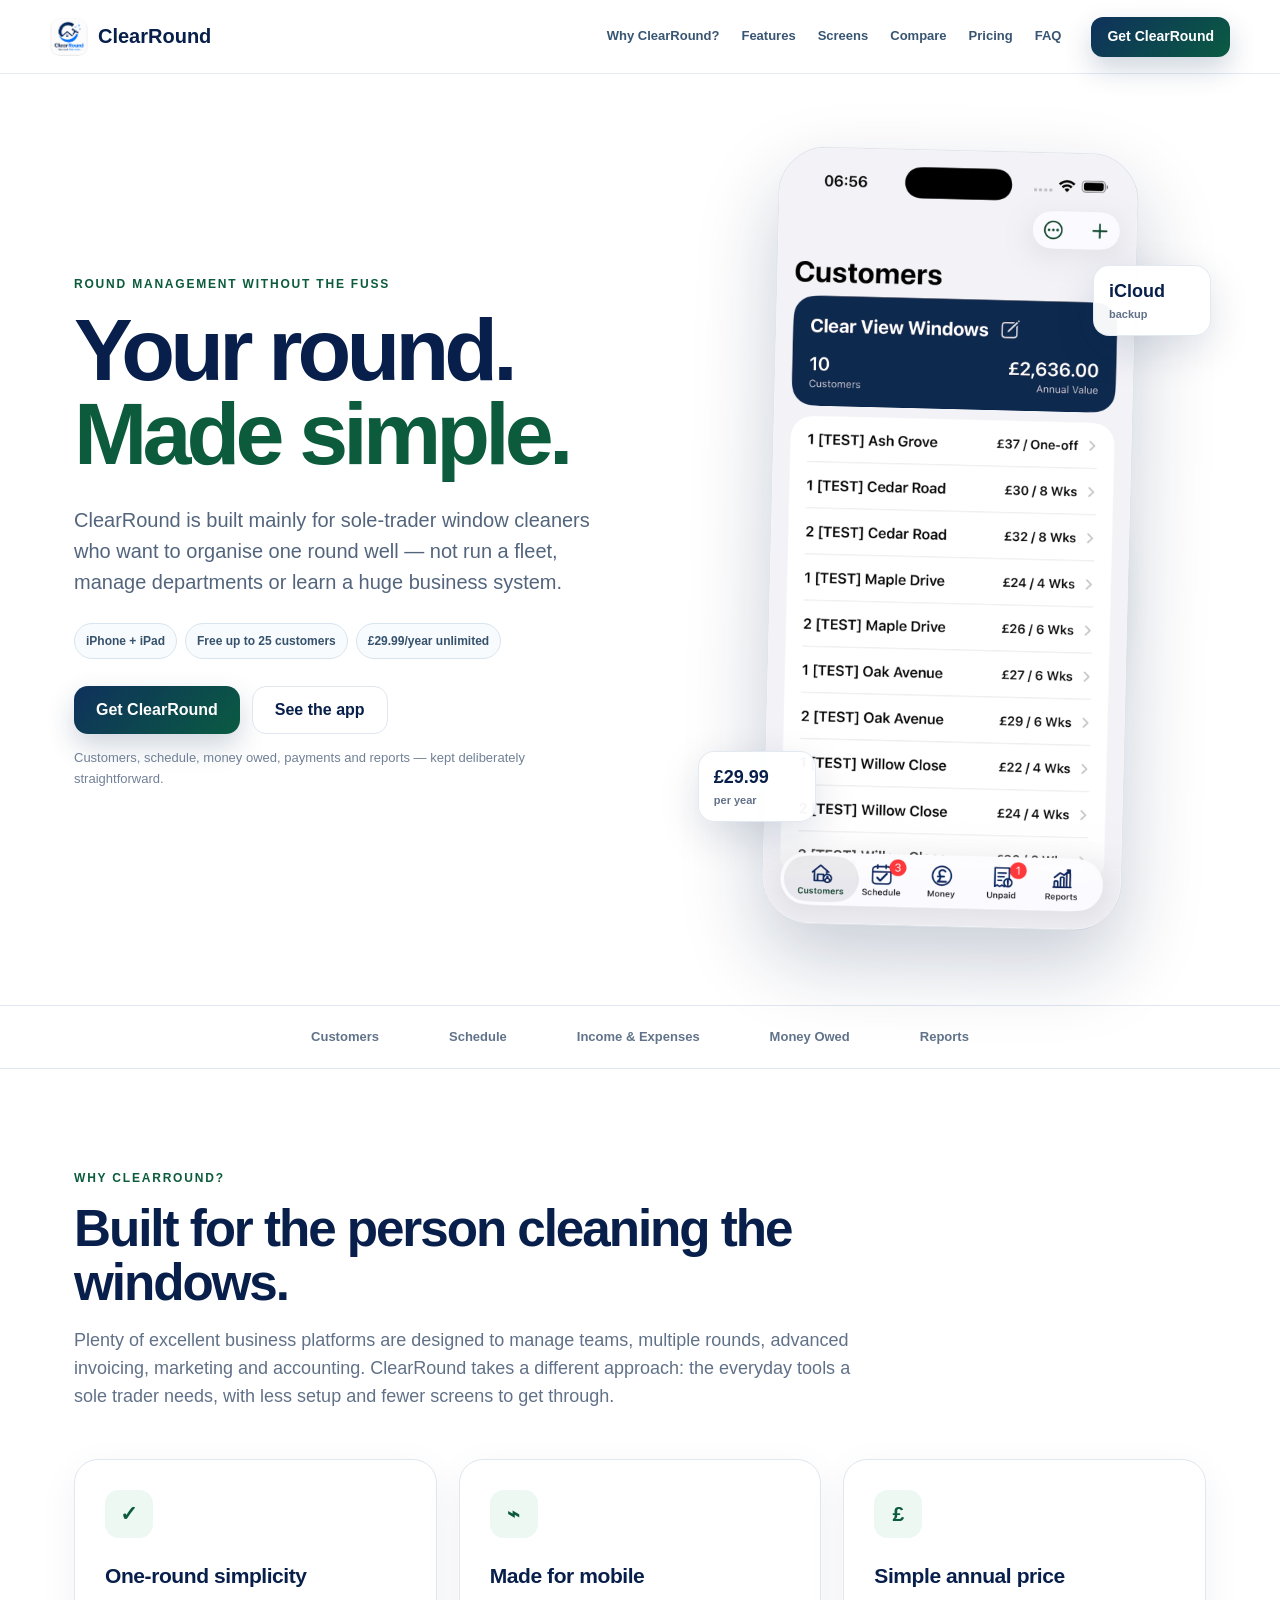
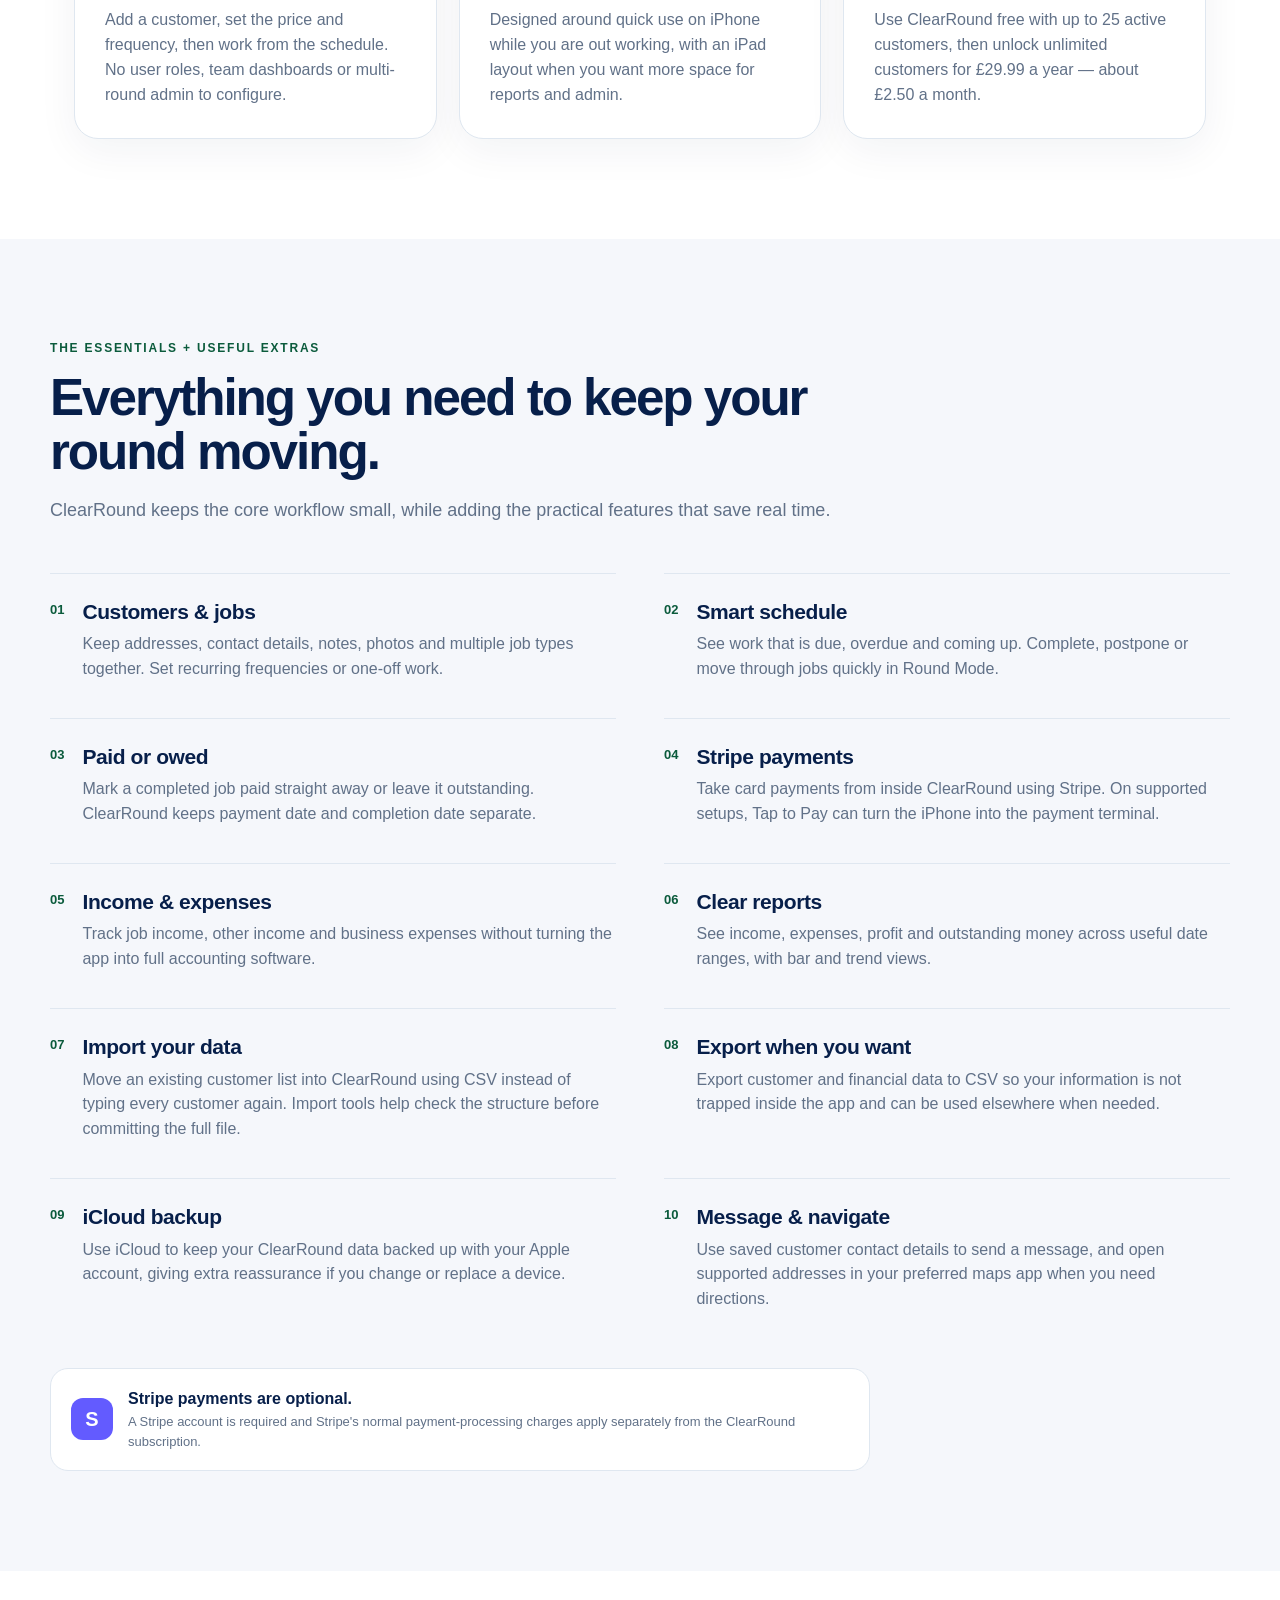
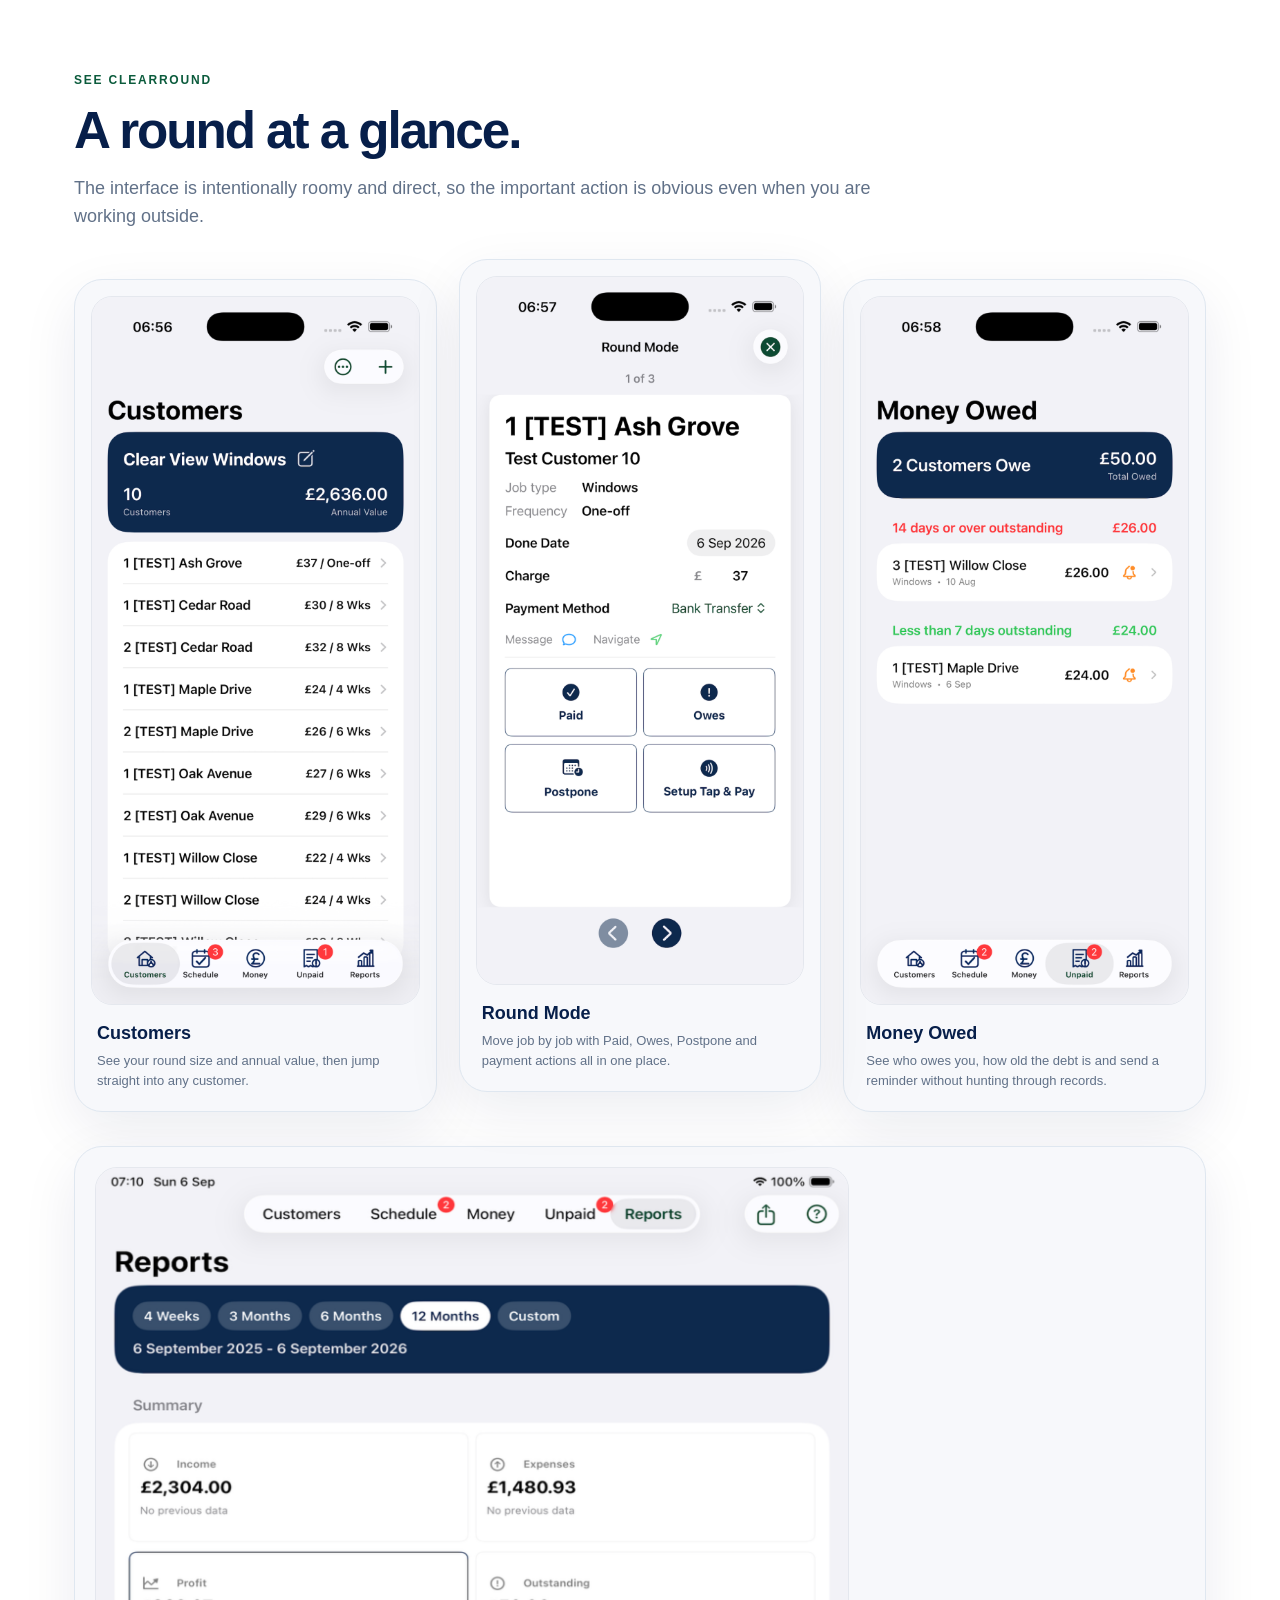
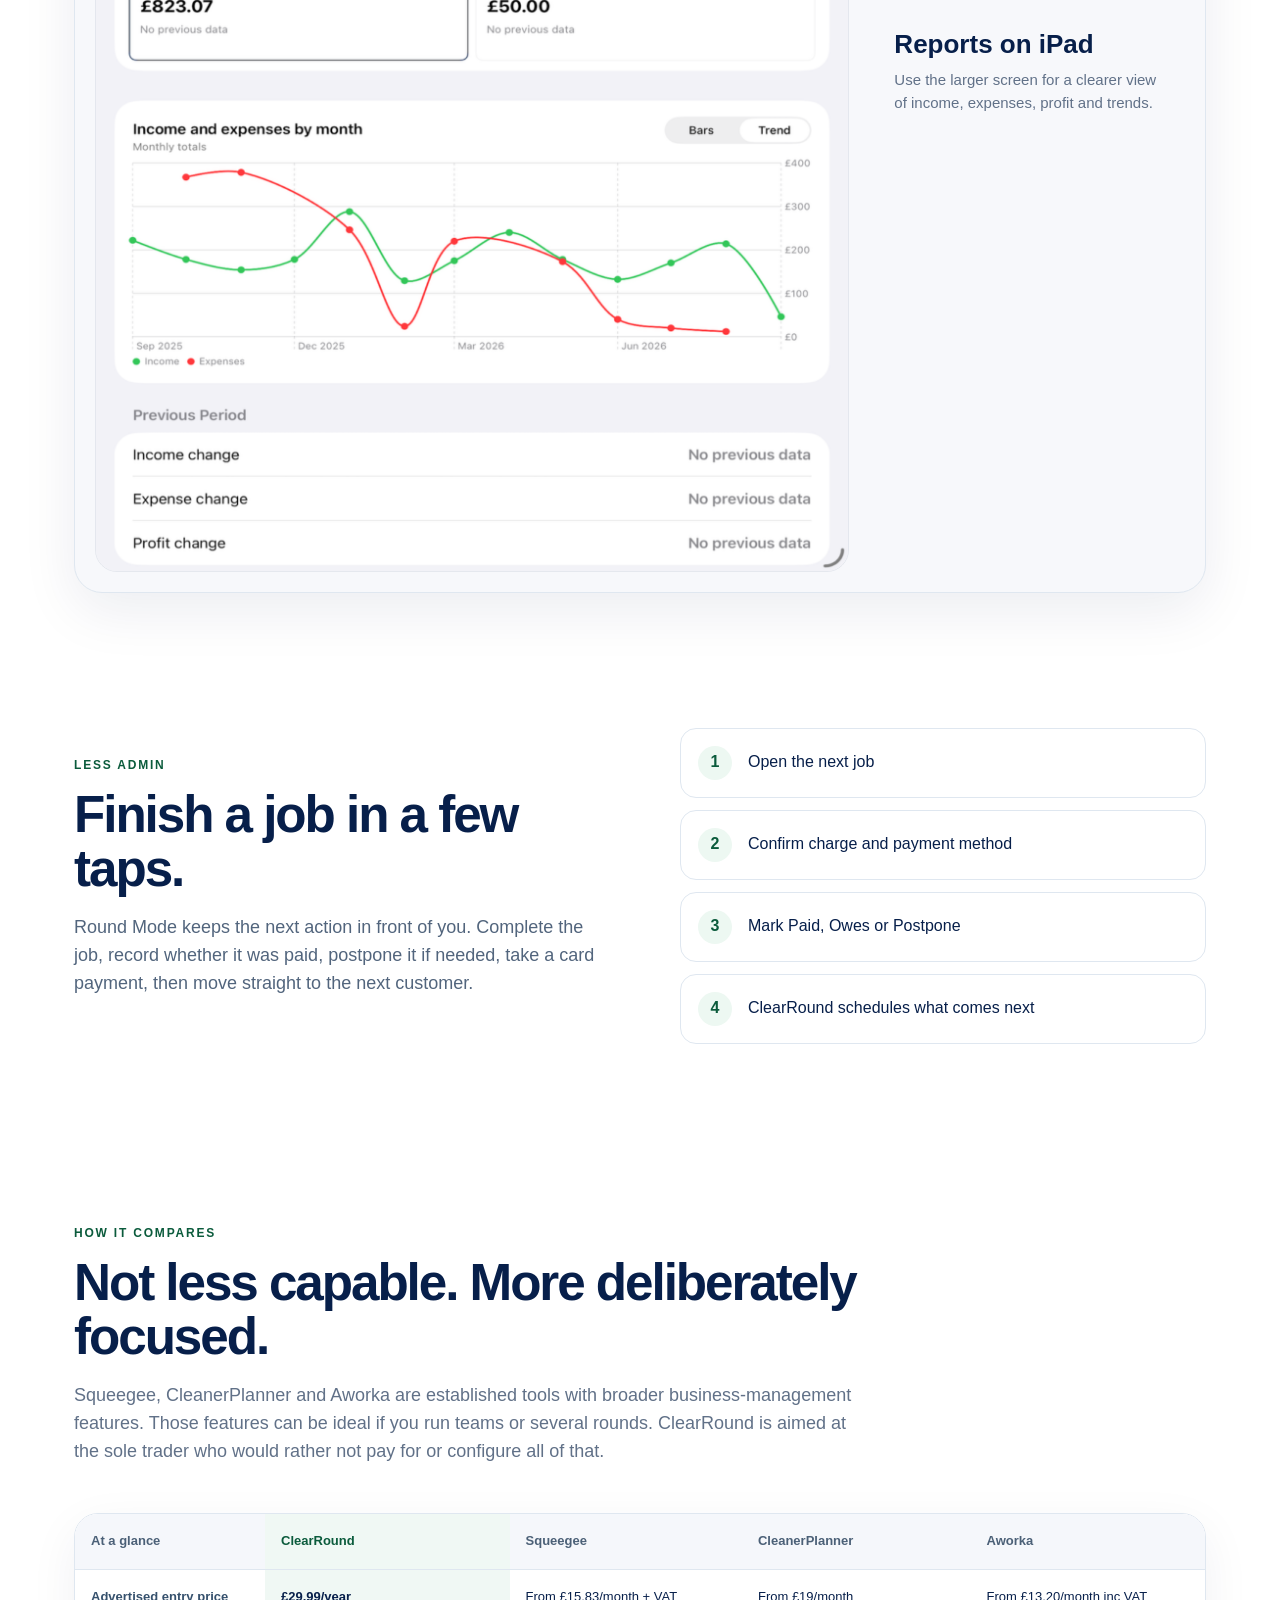
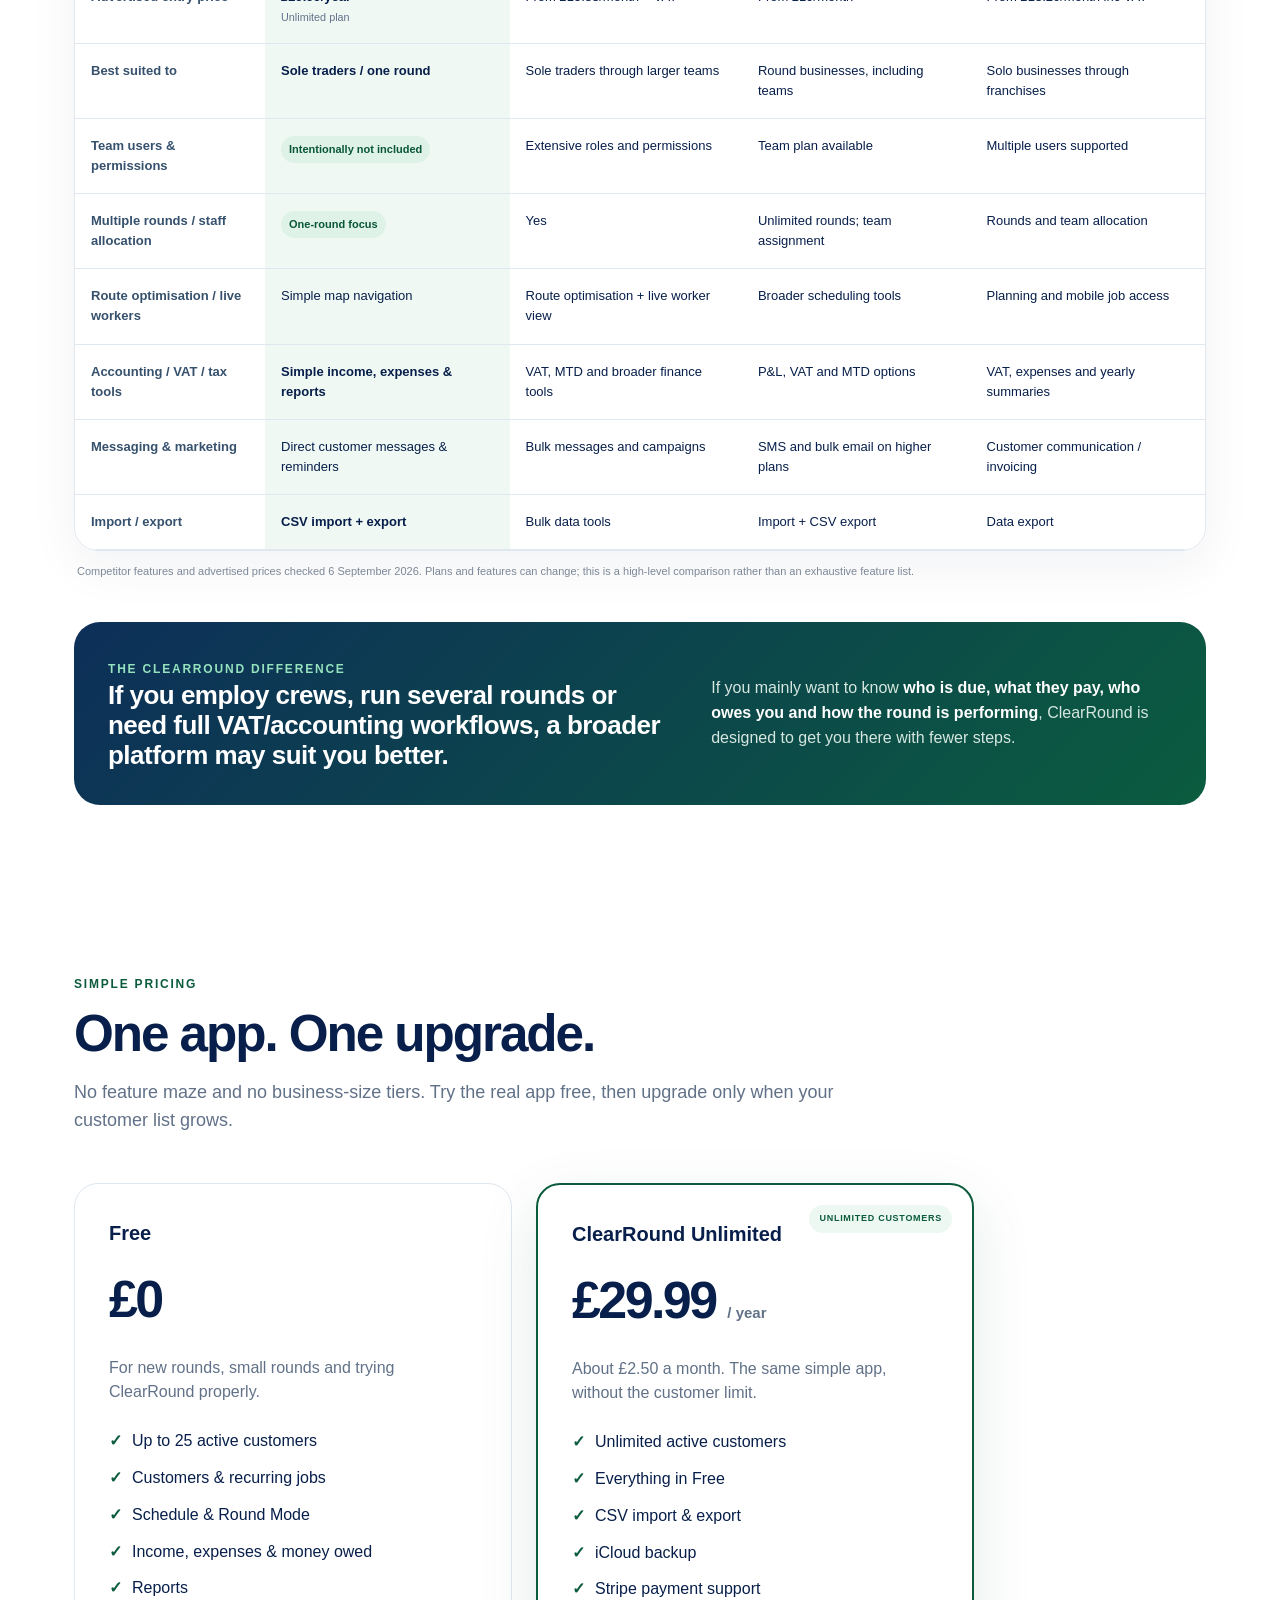
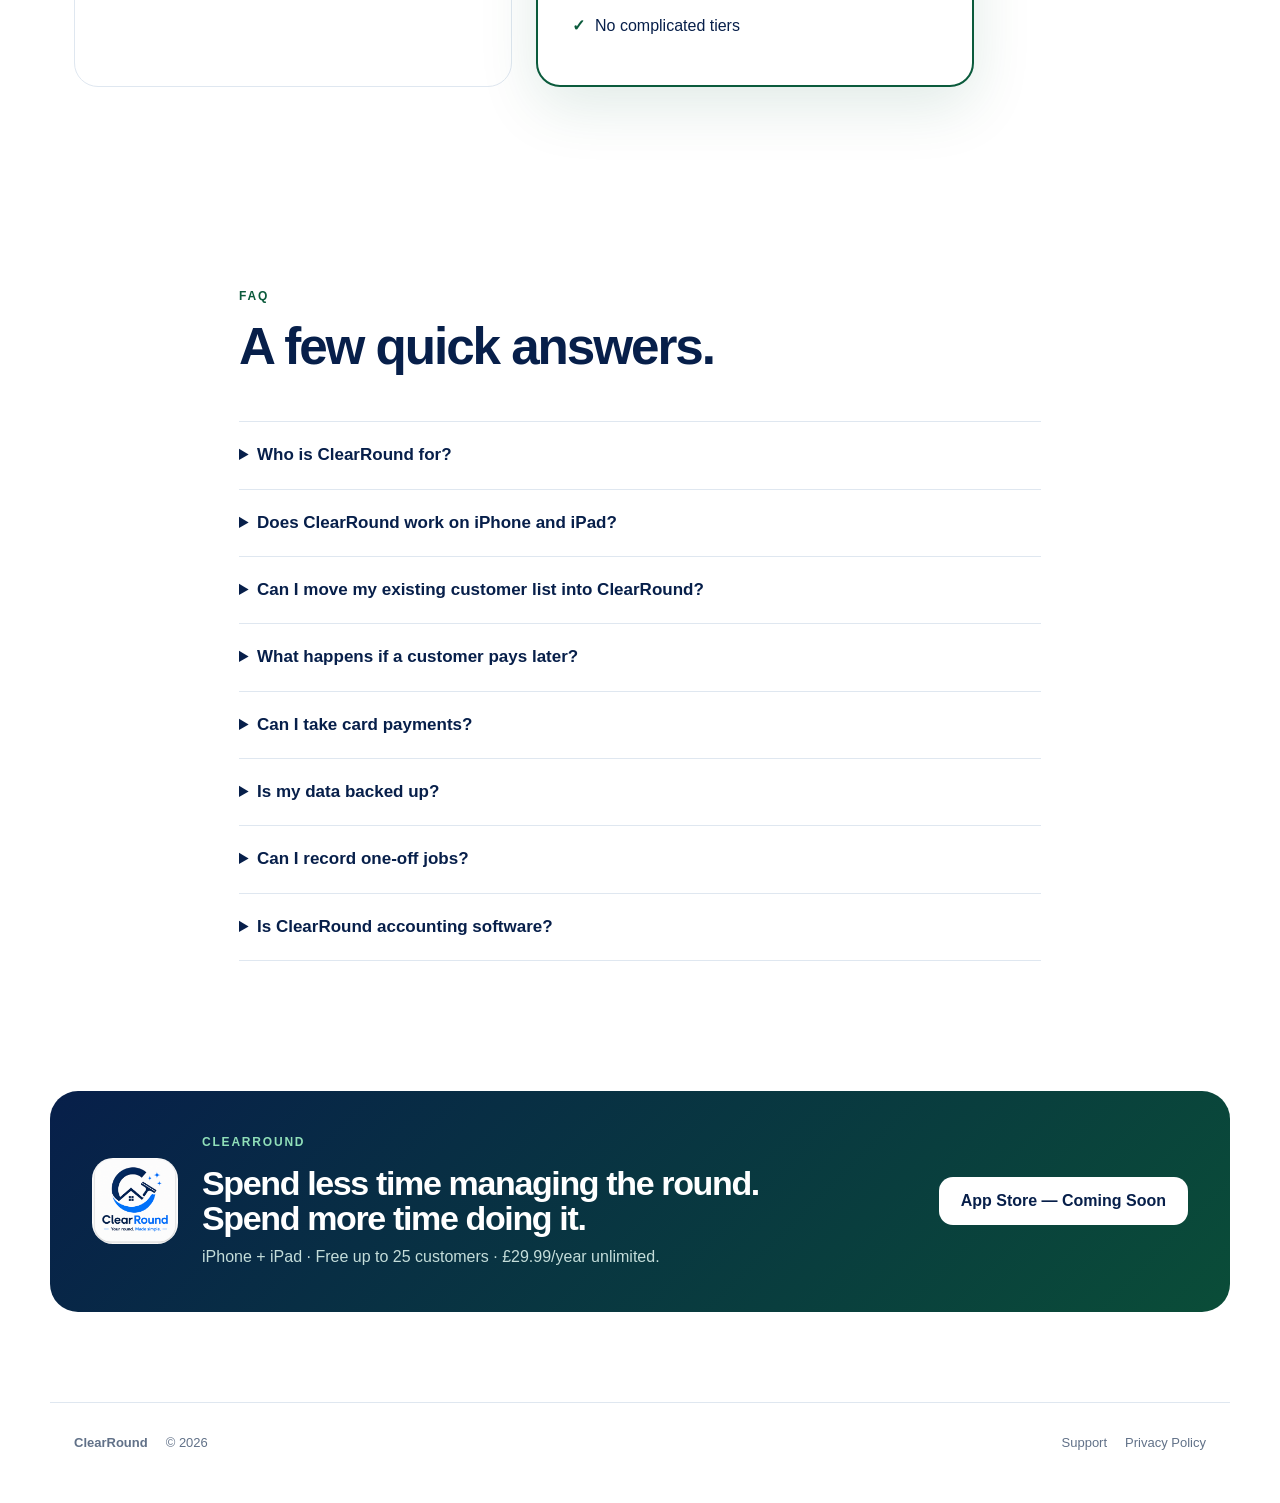
==== index.html @ 06ed22b6 "Add files via upload" ====
<!doctype html>
<html lang="en">
<head>
  <meta charset="utf-8" />
  <meta name="viewport" content="width=device-width, initial-scale=1" />
  <meta name="description" content="ClearRound is the simple iPhone and iPad round-management app for sole-trader window cleaners — customers, schedules, money owed, reports, CSV import/export, iCloud backup and Stripe payments without the business-software clutter." />
  <meta name="theme-color" content="#0f315c" />
  <title>ClearRound — Your round. Made simple.</title>
  <link rel="stylesheet" href="styles.css" />
</head>
<body>
  <header class="nav">
    <a class="brand" href="#top" aria-label="ClearRound home">
      <img src="clearround-logo.png" alt="ClearRound logo" />
      <span>ClearRound</span>
    </a>
    <nav aria-label="Main navigation">
      <a href="#why">Why ClearRound?</a>
      <a href="#features">Features</a>
      <a href="#screens">Screens</a>
      <a href="#compare">Compare</a>
      <a href="#pricing">Pricing</a>
      <a href="#faq">FAQ</a>
    </nav>
    <a class="button small" href="#download">Get ClearRound</a>
  </header>

  <main id="top">
    <section class="hero">
      <div class="hero-copy">
        <div class="eyebrow">ROUND MANAGEMENT WITHOUT THE FUSS</div>
        <h1>Your round.<br><span>Made simple.</span></h1>
        <p class="lead">
          ClearRound is built mainly for sole-trader window cleaners who want to organise one round well — not run a fleet, manage departments or learn a huge business system.
        </p>
        <div class="hero-badges" aria-label="Platform and pricing highlights">
          <span>iPhone + iPad</span>
          <span>Free up to 25 customers</span>
          <span>£29.99/year unlimited</span>
        </div>
        <div class="hero-actions">
          <a class="button" href="#download">Get ClearRound</a>
          <a class="button ghost" href="#screens">See the app</a>
        </div>
        <p class="micro">Customers, schedule, money owed, payments and reports — kept deliberately straightforward.</p>
      </div>

      <div class="hero-visual" aria-label="ClearRound Customers screen on iPhone">
        <div class="device-shadow"></div>
        <img class="hero-shot" src="assets/customers.png" alt="ClearRound Customers screen showing round value, customer addresses and job frequencies" />
        <div class="floating-card float-one"><strong>£29.99</strong><span>per year</span></div>
        <div class="floating-card float-two"><strong>iCloud</strong><span>backup</span></div>
      </div>
    </section>

    <section class="trust" aria-label="Core ClearRound areas">
      <span>Customers</span><span>Schedule</span><span>Income & Expenses</span><span>Money Owed</span><span>Reports</span>
    </section>

    <section class="section" id="why">
      <div class="section-heading">
        <div class="eyebrow">WHY CLEARROUND?</div>
        <h2>Built for the person cleaning the windows.</h2>
        <p>
          Plenty of excellent business platforms are designed to manage teams, multiple rounds, advanced invoicing, marketing and accounting. ClearRound takes a different approach: the everyday tools a sole trader needs, with less setup and fewer screens to get through.
        </p>
      </div>

      <div class="cards three">
        <article class="card">
          <div class="icon">✓</div>
          <h3>One-round simplicity</h3>
          <p>Add a customer, set the price and frequency, then work from the schedule. No user roles, team dashboards or multi-round admin to configure.</p>
        </article>
        <article class="card">
          <div class="icon">⌁</div>
          <h3>Made for mobile</h3>
          <p>Designed around quick use on iPhone while you are out working, with an iPad layout when you want more space for reports and admin.</p>
        </article>
        <article class="card">
          <div class="icon">£</div>
          <h3>Simple annual price</h3>
          <p>Use ClearRound free with up to 25 active customers, then unlock unlimited customers for £29.99 a year — about £2.50 a month.</p>
        </article>
      </div>
    </section>

    <section class="section shaded" id="features">
      <div class="section-heading">
        <div class="eyebrow">THE ESSENTIALS + USEFUL EXTRAS</div>
        <h2>Everything you need to keep your round moving.</h2>
        <p>ClearRound keeps the core workflow small, while adding the practical features that save real time.</p>
      </div>

      <div class="features-grid">
        <article><span>01</span><div><h3>Customers & jobs</h3><p>Keep addresses, contact details, notes, photos and multiple job types together. Set recurring frequencies or one-off work.</p></div></article>
        <article><span>02</span><div><h3>Smart schedule</h3><p>See work that is due, overdue and coming up. Complete, postpone or move through jobs quickly in Round Mode.</p></div></article>
        <article><span>03</span><div><h3>Paid or owed</h3><p>Mark a completed job paid straight away or leave it outstanding. ClearRound keeps payment date and completion date separate.</p></div></article>
        <article><span>04</span><div><h3>Stripe payments</h3><p>Take card payments from inside ClearRound using Stripe. On supported setups, Tap to Pay can turn the iPhone into the payment terminal.</p></div></article>
        <article><span>05</span><div><h3>Income & expenses</h3><p>Track job income, other income and business expenses without turning the app into full accounting software.</p></div></article>
        <article><span>06</span><div><h3>Clear reports</h3><p>See income, expenses, profit and outstanding money across useful date ranges, with bar and trend views.</p></div></article>
        <article><span>07</span><div><h3>Import your data</h3><p>Move an existing customer list into ClearRound using CSV instead of typing every customer again. Import tools help check the structure before committing the full file.</p></div></article>
        <article><span>08</span><div><h3>Export when you want</h3><p>Export customer and financial data to CSV so your information is not trapped inside the app and can be used elsewhere when needed.</p></div></article>
        <article><span>09</span><div><h3>iCloud backup</h3><p>Use iCloud to keep your ClearRound data backed up with your Apple account, giving extra reassurance if you change or replace a device.</p></div></article>
        <article><span>10</span><div><h3>Message & navigate</h3><p>Use saved customer contact details to send a message, and open supported addresses in your preferred maps app when you need directions.</p></div></article>
      </div>

      <div class="stripe-note">
        <div class="stripe-mark">S</div>
        <div><strong>Stripe payments are optional.</strong><span>A Stripe account is required and Stripe's normal payment-processing charges apply separately from the ClearRound subscription.</span></div>
      </div>
    </section>

    <section class="section screens" id="screens">
      <div class="section-heading">
        <div class="eyebrow">SEE CLEARROUND</div>
        <h2>A round at a glance.</h2>
        <p>The interface is intentionally roomy and direct, so the important action is obvious even when you are working outside.</p>
      </div>

      <div class="screen-grid">
        <figure class="screen-card tall">
          <img src="assets/customers.png" alt="ClearRound customer list on iPhone" loading="lazy" />
          <figcaption><strong>Customers</strong><span>See your round size and annual value, then jump straight into any customer.</span></figcaption>
        </figure>
        <figure class="screen-card tall featured-shot">
          <img src="assets/round-mode.png" alt="ClearRound Round Mode on iPhone" loading="lazy" />
          <figcaption><strong>Round Mode</strong><span>Move job by job with Paid, Owes, Postpone and payment actions all in one place.</span></figcaption>
        </figure>
        <figure class="screen-card tall">
          <img src="assets/unpaid.png" alt="ClearRound Money Owed screen on iPhone" loading="lazy" />
          <figcaption><strong>Money Owed</strong><span>See who owes you, how old the debt is and send a reminder without hunting through records.</span></figcaption>
        </figure>
        <figure class="screen-card wide">
          <img src="assets/reports-ipad.png" alt="ClearRound Reports screen on iPad showing income, expenses, profit and trend chart" loading="lazy" />
          <figcaption><strong>Reports on iPad</strong><span>Use the larger screen for a clearer view of income, expenses, profit and trends.</span></figcaption>
        </figure>
      </div>
    </section>

    <section class="section split less-admin">
      <div>
        <div class="eyebrow">LESS ADMIN</div>
        <h2>Finish a job in a few taps.</h2>
        <p class="lead smaller">
          Round Mode keeps the next action in front of you. Complete the job, record whether it was paid, postpone it if needed, take a card payment, then move straight to the next customer.
        </p>
      </div>
      <div class="flow">
        <div><b>1</b><span>Open the next job</span></div>
        <div><b>2</b><span>Confirm charge and payment method</span></div>
        <div><b>3</b><span>Mark Paid, Owes or Postpone</span></div>
        <div><b>4</b><span>ClearRound schedules what comes next</span></div>
      </div>
    </section>

    <section class="section compare" id="compare">
      <div class="section-heading">
        <div class="eyebrow">HOW IT COMPARES</div>
        <h2>Not less capable. More deliberately focused.</h2>
        <p>
          Squeegee, CleanerPlanner and Aworka are established tools with broader business-management features. Those features can be ideal if you run teams or several rounds. ClearRound is aimed at the sole trader who would rather not pay for or configure all of that.
        </p>
      </div>

      <div class="comparison-wrap" role="region" aria-label="ClearRound competitor comparison" tabindex="0">
        <table class="comparison-table">
          <thead>
            <tr>
              <th>At a glance</th>
              <th class="clearround-col">ClearRound</th>
              <th>Squeegee</th>
              <th>CleanerPlanner</th>
              <th>Aworka</th>
            </tr>
          </thead>
          <tbody>
            <tr>
              <th>Advertised entry price</th>
              <td class="clearround-col"><strong>£29.99/year</strong><small>Unlimited plan</small></td>
              <td>From £15.83/month + VAT</td>
              <td>From £19/month</td>
              <td>From £13.20/month inc VAT</td>
            </tr>
            <tr>
              <th>Best suited to</th>
              <td class="clearround-col"><strong>Sole traders / one round</strong></td>
              <td>Sole traders through larger teams</td>
              <td>Round businesses, including teams</td>
              <td>Solo businesses through franchises</td>
            </tr>
            <tr>
              <th>Team users & permissions</th>
              <td class="clearround-col"><span class="simple-badge">Intentionally not included</span></td>
              <td>Extensive roles and permissions</td>
              <td>Team plan available</td>
              <td>Multiple users supported</td>
            </tr>
            <tr>
              <th>Multiple rounds / staff allocation</th>
              <td class="clearround-col"><span class="simple-badge">One-round focus</span></td>
              <td>Yes</td>
              <td>Unlimited rounds; team assignment</td>
              <td>Rounds and team allocation</td>
            </tr>
            <tr>
              <th>Route optimisation / live workers</th>
              <td class="clearround-col">Simple map navigation</td>
              <td>Route optimisation + live worker view</td>
              <td>Broader scheduling tools</td>
              <td>Planning and mobile job access</td>
            </tr>
            <tr>
              <th>Accounting / VAT / tax tools</th>
              <td class="clearround-col"><strong>Simple income, expenses & reports</strong></td>
              <td>VAT, MTD and broader finance tools</td>
              <td>P&amp;L, VAT and MTD options</td>
              <td>VAT, expenses and yearly summaries</td>
            </tr>
            <tr>
              <th>Messaging & marketing</th>
              <td class="clearround-col">Direct customer messages & reminders</td>
              <td>Bulk messages and campaigns</td>
              <td>SMS and bulk email on higher plans</td>
              <td>Customer communication / invoicing</td>
            </tr>
            <tr>
              <th>Import / export</th>
              <td class="clearround-col"><strong>CSV import + export</strong></td>
              <td>Bulk data tools</td>
              <td>Import + CSV export</td>
              <td>Data export</td>
            </tr>
          </tbody>
        </table>
      </div>
      <p class="comparison-note">Competitor features and advertised prices checked 6 September 2026. Plans and features can change; this is a high-level comparison rather than an exhaustive feature list.</p>

      <div class="focus-banner">
        <div><span class="eyebrow">THE CLEARROUND DIFFERENCE</span><h3>If you employ crews, run several rounds or need full VAT/accounting workflows, a broader platform may suit you better.</h3></div>
        <p>If you mainly want to know <strong>who is due, what they pay, who owes you and how the round is performing</strong>, ClearRound is designed to get you there with fewer steps.</p>
      </div>
    </section>

    <section class="section pricing" id="pricing">
      <div class="section-heading">
        <div class="eyebrow">SIMPLE PRICING</div>
        <h2>One app. One upgrade.</h2>
        <p>No feature maze and no business-size tiers. Try the real app free, then upgrade only when your customer list grows.</p>
      </div>
      <div class="pricing-grid">
        <article class="price-card">
          <p class="plan">Free</p>
          <div class="price">£0</div>
          <p>For new rounds, small rounds and trying ClearRound properly.</p>
          <ul>
            <li>Up to 25 active customers</li>
            <li>Customers & recurring jobs</li>
            <li>Schedule & Round Mode</li>
            <li>Income, expenses & money owed</li>
            <li>Reports</li>
          </ul>
        </article>
        <article class="price-card featured">
          <div class="pill">UNLIMITED CUSTOMERS</div>
          <p class="plan">ClearRound Unlimited</p>
          <div class="price">£29.99 <small>/ year</small></div>
          <p>About £2.50 a month. The same simple app, without the customer limit.</p>
          <ul>
            <li>Unlimited active customers</li>
            <li>Everything in Free</li>
            <li>CSV import & export</li>
            <li>iCloud backup</li>
            <li>Stripe payment support</li>
            <li>No complicated tiers</li>
          </ul>
        </article>
      </div>
    </section>

    <section class="section faq" id="faq">
      <div class="section-heading">
        <div class="eyebrow">FAQ</div>
        <h2>A few quick answers.</h2>
      </div>
      <details>
        <summary>Who is ClearRound for?</summary>
        <p>ClearRound is built mainly for independent window cleaners and sole traders running their own round. It is deliberately not trying to be staff-management software for businesses operating several rounds.</p>
      </details>
      <details>
        <summary>Does ClearRound work on iPhone and iPad?</summary>
        <p>Yes. ClearRound works on iPhone and iPad. The iPhone experience is designed for day-to-day use on the round, while iPad gives more room for areas such as reports.</p>
      </details>
      <details>
        <summary>Can I move my existing customer list into ClearRound?</summary>
        <p>Yes. ClearRound supports CSV import so you can bring customer data across instead of entering every customer manually. You can also export data back out to CSV when required.</p>
      </details>
      <details>
        <summary>What happens if a customer pays later?</summary>
        <p>Mark the job as Owes. It remains in the Money Owed list until you record payment, with the payment date kept separate from the job completion date.</p>
      </details>
      <details>
        <summary>Can I take card payments?</summary>
        <p>Yes. ClearRound can use Stripe to take card payments inside the app. You need a Stripe account, and Stripe's own transaction charges apply separately.</p>
      </details>
      <details>
        <summary>Is my data backed up?</summary>
        <p>ClearRound supports iCloud backup using your Apple account. CSV export also gives you a portable copy of key data when you want one.</p>
      </details>
      <details>
        <summary>Can I record one-off jobs?</summary>
        <p>Yes. A job can be recurring or one-off, so occasional gutter, fascia, conservatory or other work can sit alongside regular window-cleaning jobs.</p>
      </details>
      <details>
        <summary>Is ClearRound accounting software?</summary>
        <p>No. It tracks the figures a sole trader commonly wants to see — income, expenses, profit and money owed — and lets you export data. It is intentionally simpler than full bookkeeping, VAT or MTD software.</p>
      </details>
    </section>

    <section class="cta" id="download">
      <img src="clearround-logo.png" alt="" />
      <div>
        <div class="eyebrow">CLEARROUND</div>
        <h2>Spend less time managing the round.<br>Spend more time doing it.</h2>
        <p>iPhone + iPad · Free up to 25 customers · £29.99/year unlimited.</p>
      </div>
      <a class="button inverse" href="#" onclick="return false;">App Store — Coming Soon</a>
    </section>
  </main>

  <footer>
    <div><strong>ClearRound</strong> <span>© <span id="year"></span></span></div>
    <div>
      <a href="mailto:mail@clearroundapp.com">Support</a>
      <a href="privacy.html">Privacy Policy</a>
    </div>
  </footer>

  <script>
    document.getElementById('year').textContent = new Date().getFullYear();
  </script>
</body>
</html>
---- styles.css ----
:root {
  --ink: #0d2d57;
  --ink-deep: #071f4a;
  --green: #0b5b3c;
  --blue: #1678e8;
  --sky: #eef7ff;
  --muted: #617188;
  --line: #dfe7f0;
  --bg: #f5f7fb;
  --white: #ffffff;
  --soft-green: #edf8f2;
  --shadow: 0 24px 70px rgba(7,31,74,.12);
}
* { box-sizing: border-box; }
html { scroll-behavior: smooth; }
body {
  margin: 0;
  font-family: -apple-system, BlinkMacSystemFont, "Segoe UI", Inter, Helvetica, Arial, sans-serif;
  color: var(--ink-deep);
  background: white;
  line-height: 1.55;
  -webkit-font-smoothing: antialiased;
}
a { color: inherit; text-decoration: none; }
img { display: block; max-width: 100%; }
.nav {
  position: sticky; top: 0; z-index: 30;
  min-height: 74px; display: flex; align-items: center; gap: 30px;
  padding: 10px max(24px, calc((100vw - 1180px)/2));
  background: rgba(255,255,255,.90); backdrop-filter: blur(18px);
  border-bottom: 1px solid rgba(223,232,242,.85);
}
.brand { display:flex; align-items:center; gap:10px; font-weight:850; font-size:20px; margin-right:auto; }
.brand img { width:38px; height:38px; object-fit:cover; border-radius:10px; }
nav { display:flex; gap:22px; font-size:13px; font-weight:700; color:#385572; }
nav a:hover { color:var(--green); }
.button {
  display:inline-flex; align-items:center; justify-content:center;
  background:linear-gradient(135deg,#0f315c,#0a5b42); color:white;
  min-height:48px; padding:0 22px; border-radius:14px; font-weight:800;
  box-shadow:0 12px 28px rgba(15,49,92,.20);
  transition: transform .18s ease, box-shadow .18s ease;
}
.button:hover { transform: translateY(-1px); box-shadow:0 16px 34px rgba(15,49,92,.24); }
.button.small { min-height:40px; padding:0 16px; border-radius:12px; font-size:14px; }
.button.ghost { color:var(--ink-deep); background:white; border:1px solid var(--line); box-shadow:none; }
.hero {
  max-width:1180px; margin:0 auto; padding:76px 24px 78px;
  display:grid; grid-template-columns:1.03fr .97fr; align-items:center; gap:76px;
}
.eyebrow { letter-spacing:.15em; font-size:12px; font-weight:900; color:var(--green); margin-bottom:14px; }
h1 { font-size:clamp(54px,7vw,88px); line-height:.96; letter-spacing:-.055em; margin:0 0 28px; }
h1 span { color:var(--green); }
h2 { font-size:clamp(34px,4vw,54px); line-height:1.05; letter-spacing:-.04em; margin:0 0 18px; }
h3 { margin:0 0 8px; font-size:21px; letter-spacing:-.02em; }
.lead { font-size:20px; color:#52657d; max-width:660px; }
.lead.smaller { font-size:18px; }
.hero-badges { display:flex; gap:8px; flex-wrap:wrap; margin:25px 0 0; }
.hero-badges span { border:1px solid #d8e4ee; background:#f8fbfd; border-radius:999px; padding:8px 11px; font-size:12px; font-weight:800; color:#36526d; }
.hero-actions { display:flex; gap:12px; margin:27px 0 14px; flex-wrap:wrap; }
.micro { color:#718096; font-size:13px; }
.hero-visual { position:relative; display:flex; justify-content:center; align-items:center; min-height:650px; }
.hero-shot {
  width:min(360px, 80vw); border-radius:48px; position:relative; z-index:2;
  box-shadow:0 35px 80px rgba(7,31,74,.22); border:1px solid rgba(13,45,87,.12);
  transform:rotate(1.4deg);
}
.device-shadow { position:absolute; width:330px; height:500px; border-radius:50%; background:radial-gradient(circle, rgba(49,107,84,.18), rgba(49,107,84,0) 68%); filter:blur(8px); transform:translate(20px,60px); }
.floating-card {
  position:absolute; z-index:3; background:rgba(255,255,255,.96); border:1px solid rgba(223,231,240,.9);
  box-shadow:0 14px 40px rgba(7,31,74,.13); border-radius:16px; padding:12px 15px; min-width:118px;
  display:flex; flex-direction:column;
}
.floating-card strong { font-size:18px; color:var(--ink-deep); }
.floating-card span { font-size:11px; color:var(--muted); font-weight:700; }
.float-one { left:4px; bottom:105px; }
.float-two { right:-5px; top:115px; }
.trust {
  border-top:1px solid var(--line); border-bottom:1px solid var(--line);
  display:flex; justify-content:center; gap:clamp(18px,6vw,70px); padding:21px 24px;
  color:#61738a; font-size:13px; font-weight:750; flex-wrap:wrap;
}
.section { max-width:1180px; margin:0 auto; padding:100px 24px; }
.section-heading { max-width:800px; margin-bottom:48px; }
.section-heading p { font-size:18px; color:var(--muted); }
.cards { display:grid; gap:22px; }
.cards.three { grid-template-columns:repeat(3,1fr); }
.card { border:1px solid var(--line); border-radius:24px; padding:30px; box-shadow:0 12px 40px rgba(7,31,74,.055); background:#fff; }
.card p, .features-grid p { color:var(--muted); margin-bottom:0; }
.icon {
  width:48px; height:48px; border-radius:14px; display:grid; place-items:center;
  background:var(--soft-green); color:var(--green); font-weight:900; font-size:21px; margin-bottom:22px;
}
.shaded { max-width:none; background:var(--bg); padding-left:max(24px,calc((100vw - 1180px)/2)); padding-right:max(24px,calc((100vw - 1180px)/2)); }
.features-grid { display:grid; grid-template-columns:repeat(2,1fr); gap:14px 48px; }
.features-grid article { display:flex; gap:18px; padding:22px 0; border-top:1px solid var(--line); }
.features-grid > article > span { color:var(--green); font-weight:900; font-size:13px; margin-top:4px; }
.features-grid h3 { margin-bottom:4px; }
.features-grid p { margin-top:0; }
.stripe-note {
  display:flex; align-items:center; gap:15px; background:white; border:1px solid var(--line); border-radius:18px; padding:18px 20px; margin-top:34px; max-width:820px;
}
.stripe-mark { width:42px; height:42px; border-radius:12px; display:grid; place-items:center; background:#635bff; color:#fff; font-weight:900; font-size:20px; flex:0 0 auto; }
.stripe-note div:last-child { display:flex; flex-direction:column; }
.stripe-note span { color:var(--muted); font-size:13px; }
.screens { padding-bottom:80px; }
.screen-grid { display:grid; grid-template-columns:repeat(3,1fr); gap:22px; align-items:start; }
.screen-card { margin:0; border:1px solid var(--line); background:#f7f8fb; border-radius:28px; padding:16px; box-shadow:0 18px 55px rgba(7,31,74,.08); overflow:hidden; }
.screen-card img { width:100%; border-radius:21px; border:1px solid rgba(13,45,87,.08); }
.screen-card figcaption { display:flex; flex-direction:column; gap:3px; padding:15px 6px 3px; }
.screen-card figcaption strong { font-size:18px; }
.screen-card figcaption span { color:var(--muted); font-size:13px; }
.screen-card.featured-shot { transform:translateY(-20px); }
.screen-card.wide { grid-column:1 / -1; display:grid; grid-template-columns:minmax(0,1.7fr) minmax(220px,.7fr); gap:25px; align-items:center; padding:20px; margin-top:12px; }
.screen-card.wide img { border-radius:22px; }
.screen-card.wide figcaption { padding:20px; }
.screen-card.wide figcaption strong { font-size:26px; }
.screen-card.wide figcaption span { font-size:15px; }
.split { display:grid; grid-template-columns:1fr 1fr; gap:80px; align-items:center; }
.less-admin { padding-top:55px; }
.flow { display:grid; gap:12px; }
.flow div { display:flex; align-items:center; gap:16px; border:1px solid var(--line); padding:17px; border-radius:16px; }
.flow b { width:34px;height:34px;border-radius:50%;background:var(--soft-green);color:var(--green);display:grid;place-items:center; flex:0 0 auto; }
.compare { padding-top:80px; }
.comparison-wrap { border:1px solid var(--line); border-radius:24px; overflow:auto; box-shadow:0 15px 50px rgba(7,31,74,.06); }
.comparison-table { width:100%; border-collapse:collapse; min-width:930px; background:#fff; font-size:13px; }
.comparison-table th, .comparison-table td { padding:17px 16px; text-align:left; border-bottom:1px solid var(--line); vertical-align:top; }
.comparison-table thead th { background:#f5f7fb; font-size:13px; color:#4b6077; }
.comparison-table tbody th { width:190px; font-size:13px; color:#36516d; }
.comparison-table .clearround-col { background:#f0f8f4; }
.comparison-table thead .clearround-col { color:var(--green); }
.comparison-table td small { display:block; color:var(--muted); margin-top:2px; }
.simple-badge { display:inline-block; border-radius:999px; padding:5px 8px; background:#dff2e7; color:#095639; font-weight:800; font-size:11px; }
.comparison-note { color:#7c8898; font-size:11px; margin:12px 3px 0; }
.focus-banner { margin-top:42px; border-radius:26px; padding:34px; background:linear-gradient(135deg,#0d2f59,#0b5c3f); color:white; display:grid; grid-template-columns:1.1fr .9fr; gap:40px; align-items:center; }
.focus-banner .eyebrow { color:#95e2bf; margin-bottom:10px; }
.focus-banner h3 { font-size:26px; line-height:1.15; margin:0; }
.focus-banner p { color:#d6e7e0; margin:0; font-size:16px; }
.focus-banner p strong { color:#fff; }
.pricing { padding-top:70px; }
.pricing-grid { display:grid; grid-template-columns:1fr 1fr; gap:24px; max-width:900px; }
.price-card { border:1px solid var(--line); border-radius:24px; padding:34px; position:relative; background:#fff; }
.price-card.featured { border:2px solid var(--green); box-shadow:0 20px 60px rgba(11,91,60,.12); }
.plan { font-weight:850; font-size:20px; margin:0; }
.price { font-size:52px; font-weight:900; letter-spacing:-.05em; margin:10px 0; }
.price small { font-size:15px; color:var(--muted); letter-spacing:0; }
.price-card > p:not(.plan) { color:var(--muted); }
.price-card ul { list-style:none; padding:0; margin:24px 0 0; }
.price-card li { margin:12px 0; }
.price-card li:before { content:"✓"; color:var(--green); font-weight:900; margin-right:10px; }
.pill { position:absolute; right:20px; top:20px; background:var(--soft-green); color:var(--green); border-radius:999px; font-size:9px; font-weight:900; letter-spacing:.08em; padding:7px 10px; }
.faq { max-width:850px; }
details { border-top:1px solid var(--line); padding:20px 0; }
details:last-child { border-bottom:1px solid var(--line); }
summary { cursor:pointer; font-weight:800; font-size:17px; }
details p { color:var(--muted); max-width:720px; }
.cta {
  max-width:1180px; margin:30px auto 90px; padding:42px; border-radius:28px;
  background:linear-gradient(135deg,#071f4a,#0a4d38); color:white; display:grid;
  grid-template-columns:auto 1fr auto; gap:24px; align-items:center;
}
.cta img { width:86px; height:86px; border-radius:21px; object-fit:cover; }
.cta .eyebrow { color:#90dfb9; }
.cta h2 { font-size:34px; margin-bottom:8px; }
.cta p { color:#c4ddda; margin:0; }
.button.inverse { background:white;color:var(--ink-deep);box-shadow:none; }
footer {
  max-width:1180px; margin:0 auto; padding:30px 24px 50px; border-top:1px solid var(--line);
  display:flex; justify-content:space-between; color:var(--muted); font-size:13px;
}
footer div { display:flex; gap:18px; }

@media (max-width: 1040px) {
  nav { gap:14px; }
  nav a:nth-child(4) { display:none; }
  .hero { gap:42px; }
  .float-one { left:-8px; }
  .float-two { right:-8px; }
}
@media (max-width: 850px) {
  .nav nav { display:none; }
  .hero { grid-template-columns:1fr; padding-top:55px; text-align:center; gap:38px; }
  .hero-copy .lead { margin-left:auto; margin-right:auto; }
  .hero-actions, .hero-badges { justify-content:center; }
  .hero-visual { min-height:auto; padding:20px 0 35px; }
  .hero-shot { width:min(330px, 78vw); }
  .float-one { left:calc(50% - 210px); bottom:80px; }
  .float-two { right:calc(50% - 205px); top:80px; }
  .cards.three, .features-grid, .split, .pricing-grid { grid-template-columns:1fr; }
  .split { gap:40px; }
  .screen-grid { grid-template-columns:1fr 1fr; }
  .screen-card.featured-shot { transform:none; }
  .screen-card.wide { grid-template-columns:1fr; }
  .focus-banner { grid-template-columns:1fr; gap:18px; }
  .cta { margin:20px 16px 70px; grid-template-columns:1fr; text-align:center; }
  .cta img { margin:auto; }
}
@media (max-width: 560px) {
  .nav { min-height:66px; padding:8px 16px; }
  .brand span { font-size:18px; }
  .nav .button.small { display:none; }
  .hero { padding:48px 18px 52px; }
  h1 { font-size:54px; }
  .hero-visual { overflow:visible; }
  .hero-shot { width:286px; border-radius:39px; }
  .floating-card { padding:9px 11px; min-width:100px; }
  .floating-card strong { font-size:15px; }
  .float-one { left:2px; bottom:70px; }
  .float-two { right:0; top:62px; }
  .section { padding:75px 18px; }
  .shaded { padding-left:18px; padding-right:18px; }
  .screen-grid { grid-template-columns:1fr; }
  .screen-card { max-width:390px; width:100%; margin-left:auto; margin-right:auto; }
  .screen-card.wide { grid-column:auto; max-width:none; }
  .screen-card.wide figcaption { padding:8px 4px 3px; }
  .screen-card.wide figcaption strong { font-size:20px; }
  .focus-banner { padding:26px; }
  .focus-banner h3 { font-size:22px; }
  .price { font-size:46px; }
  .pill { position:static; display:inline-block; margin-bottom:14px; }
  .cta h2 { font-size:28px; }
  footer { margin:0 18px; padding-left:0; padding-right:0; flex-direction:column; gap:14px; }
}
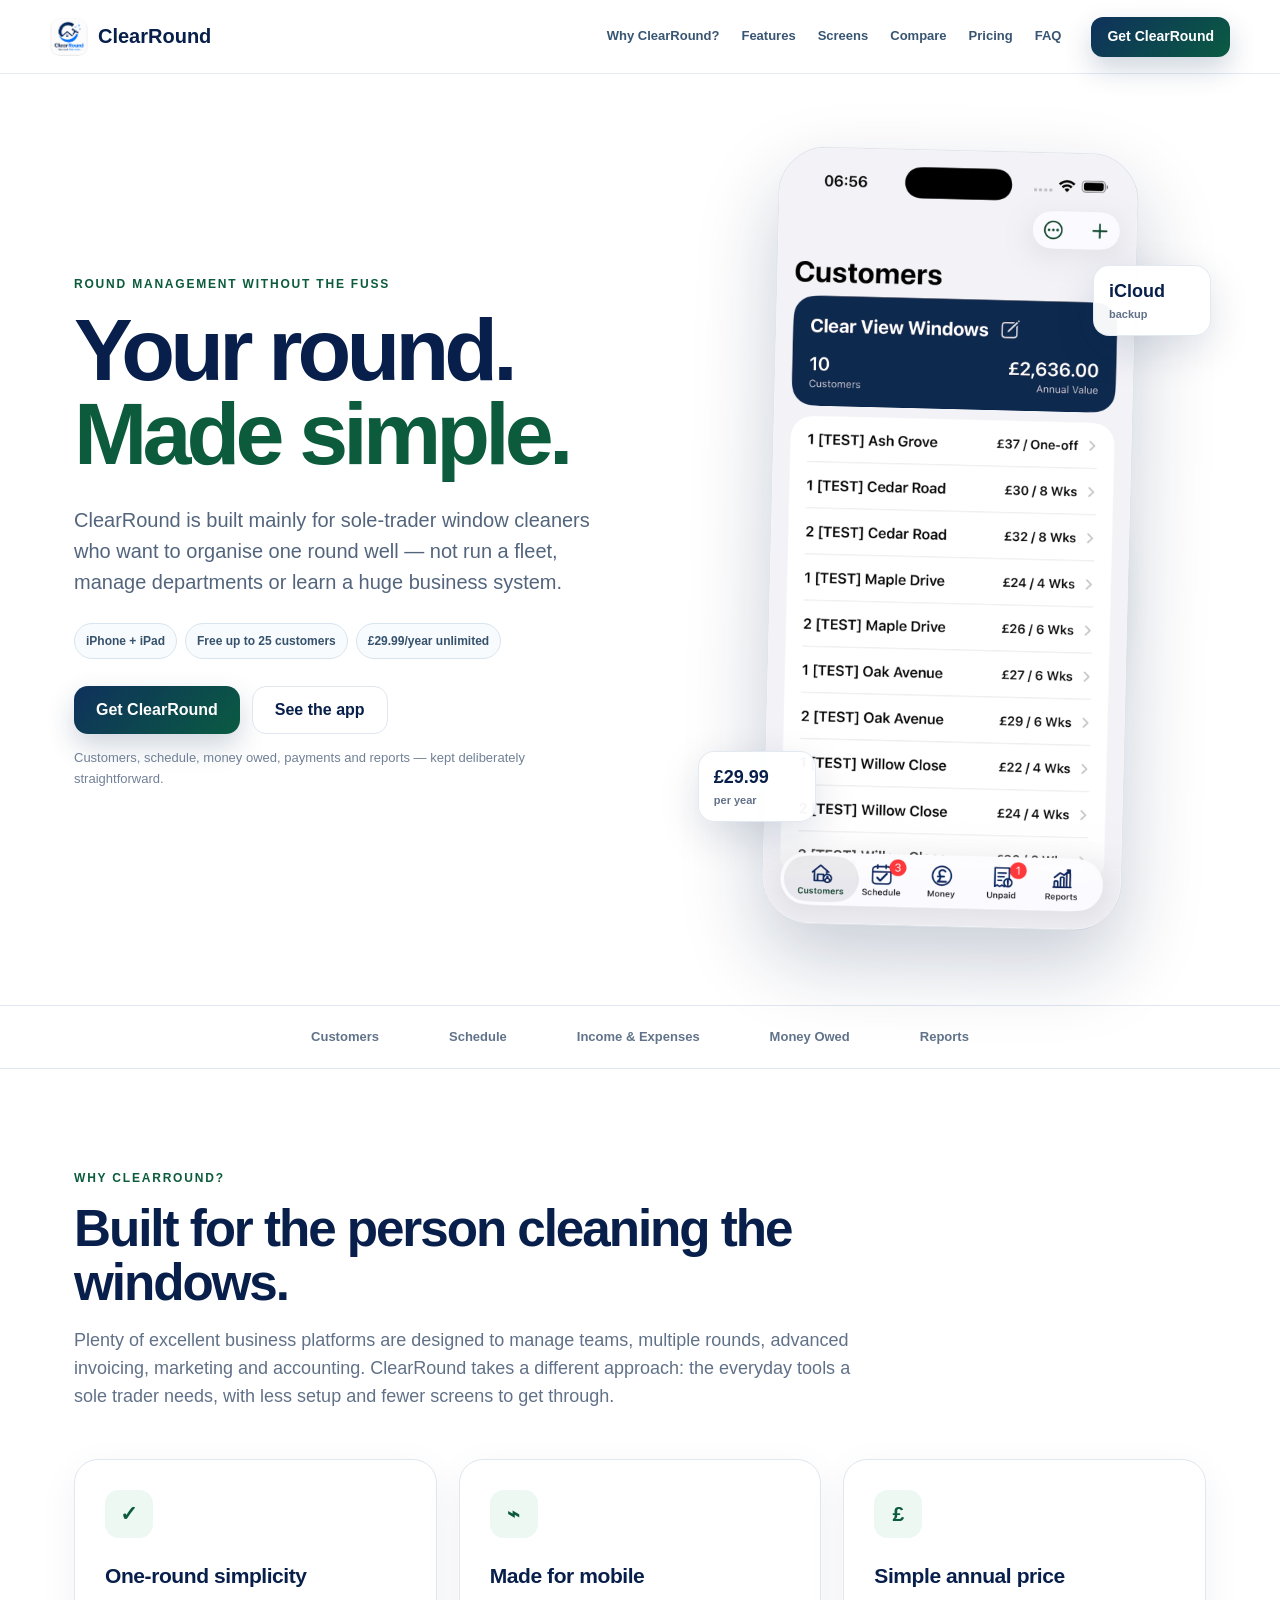
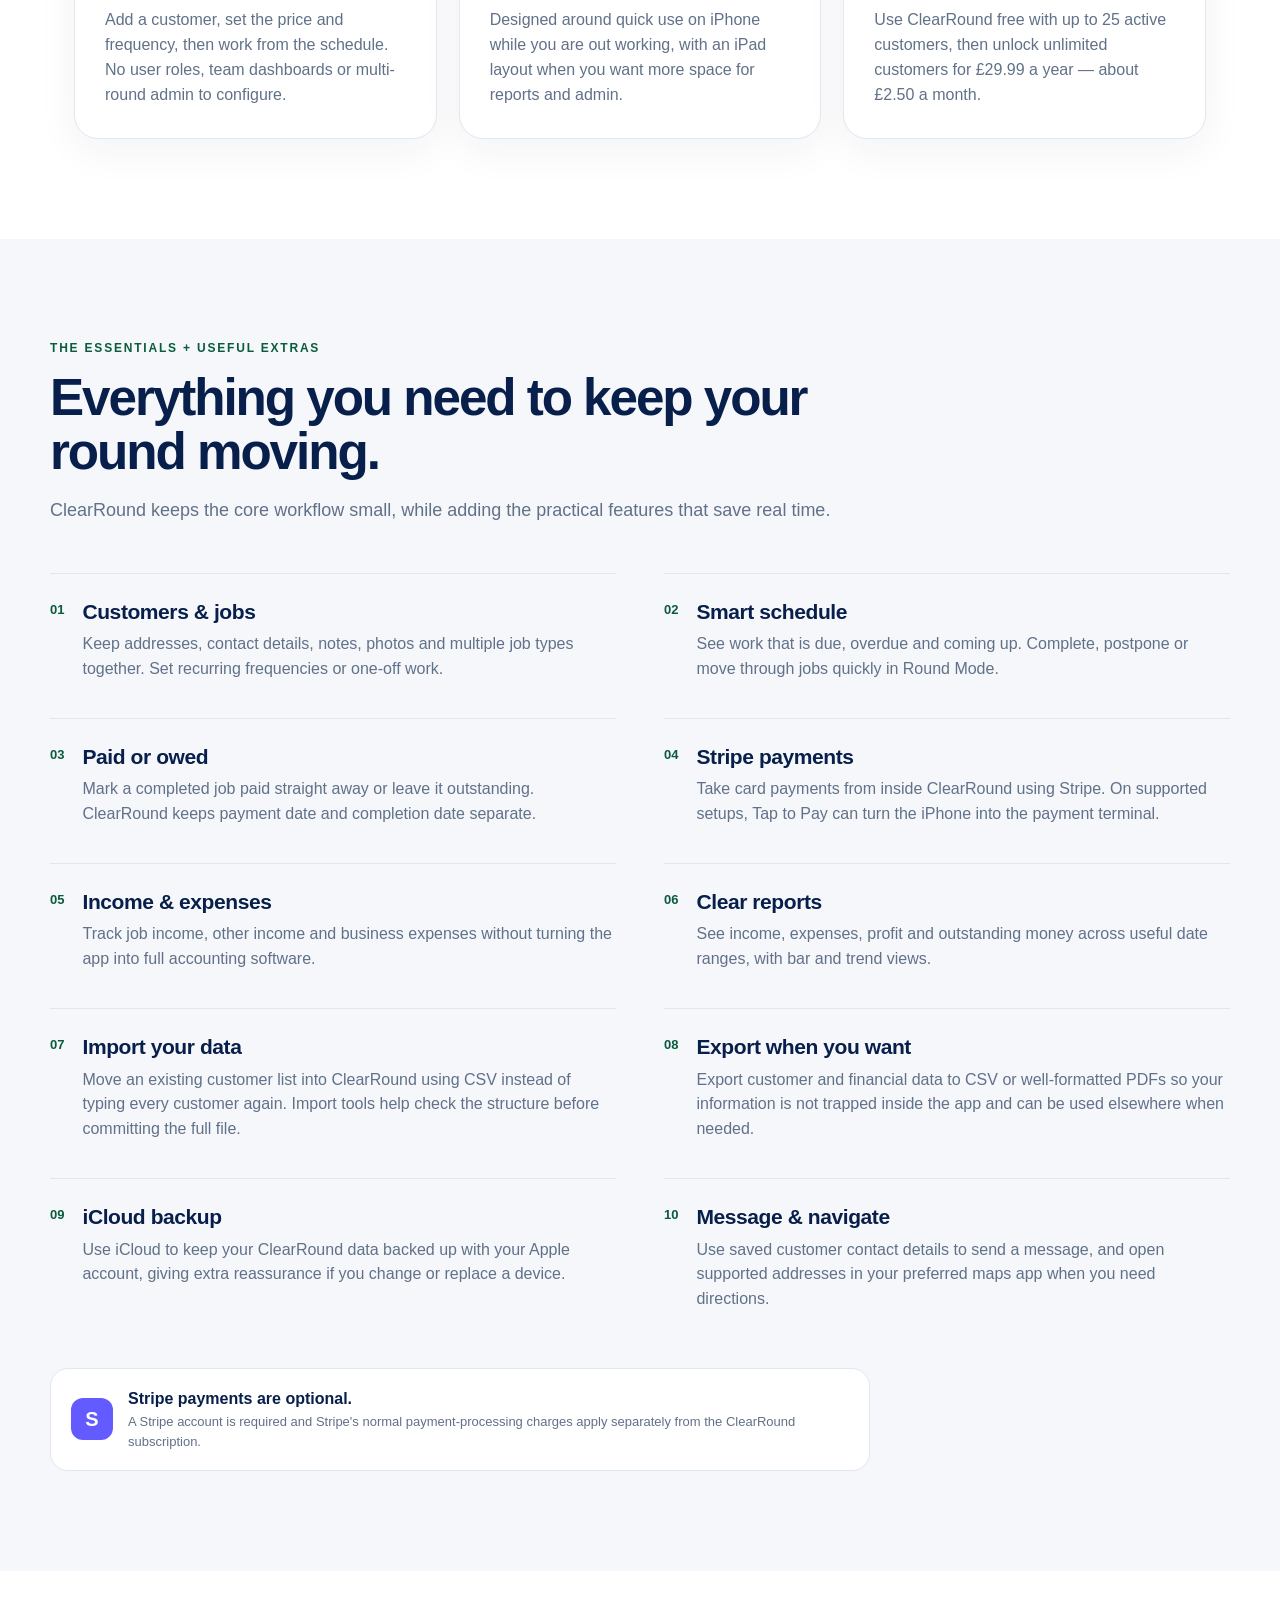
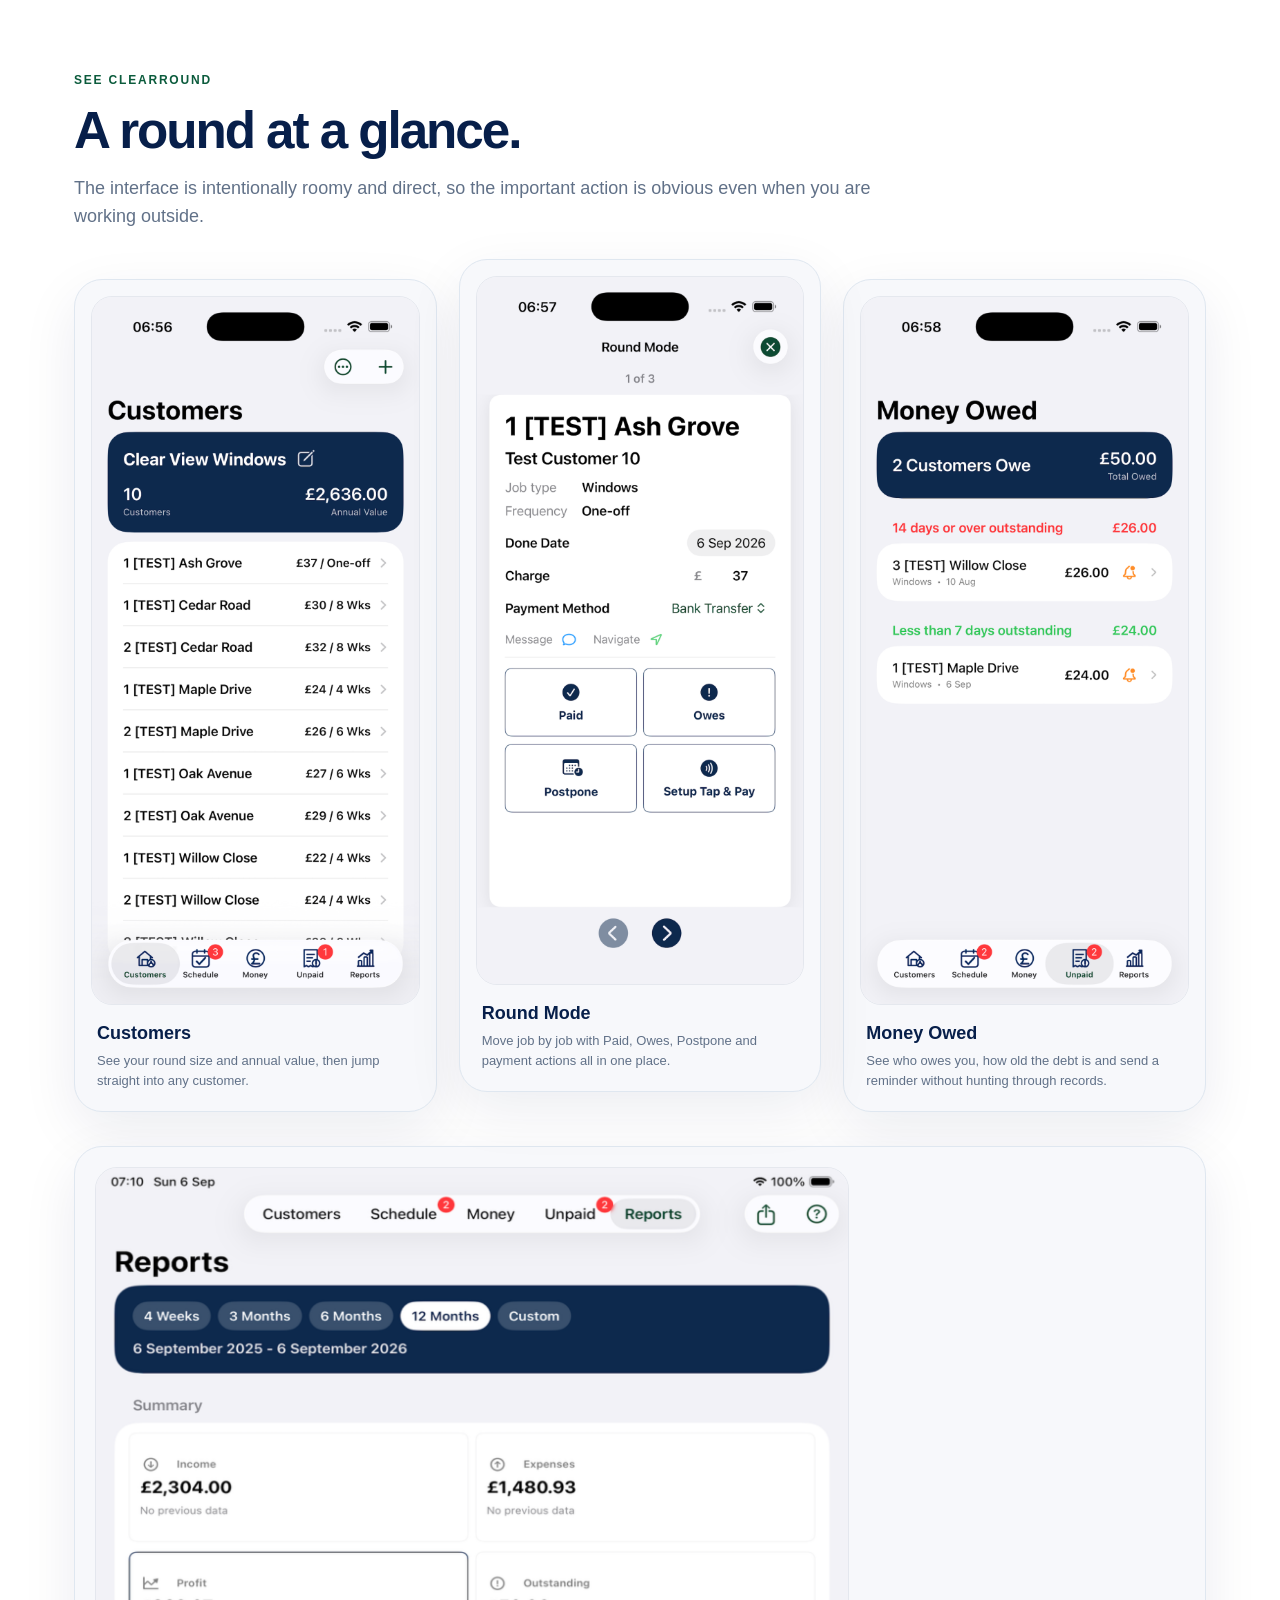
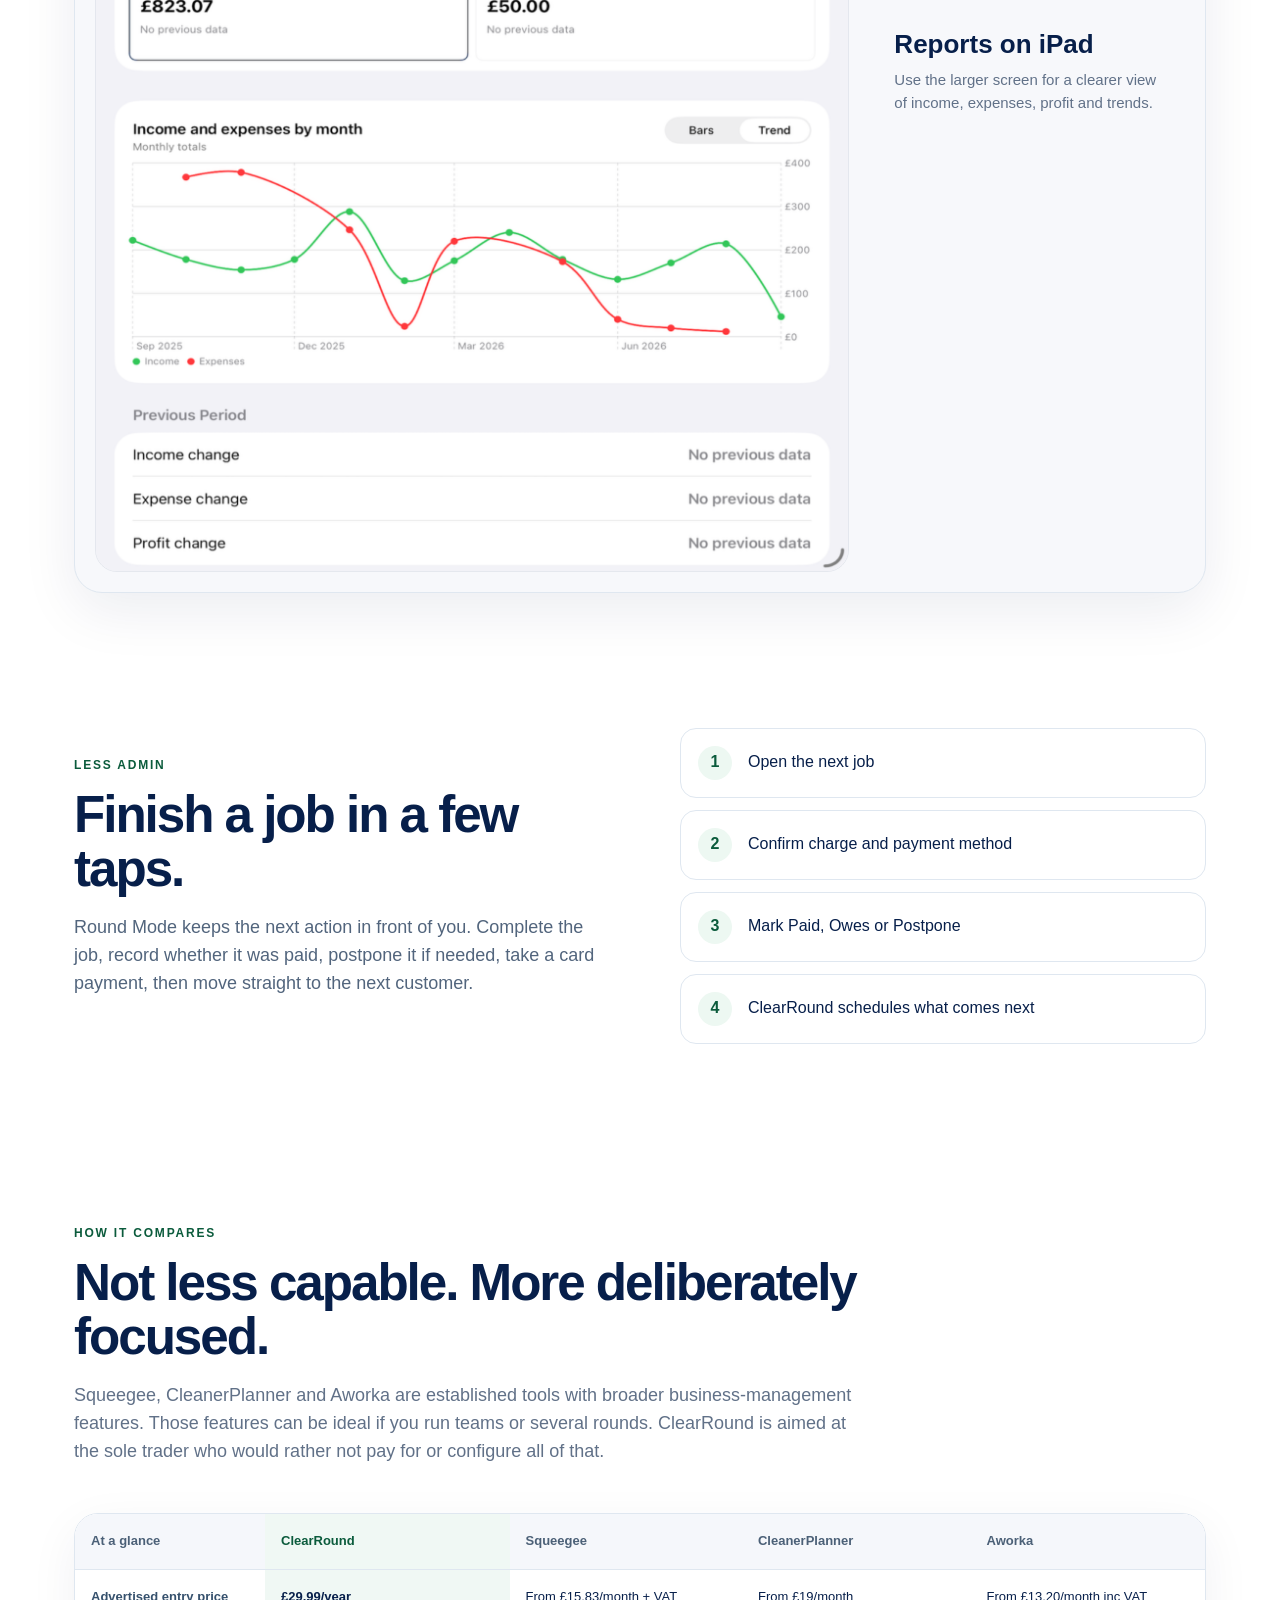
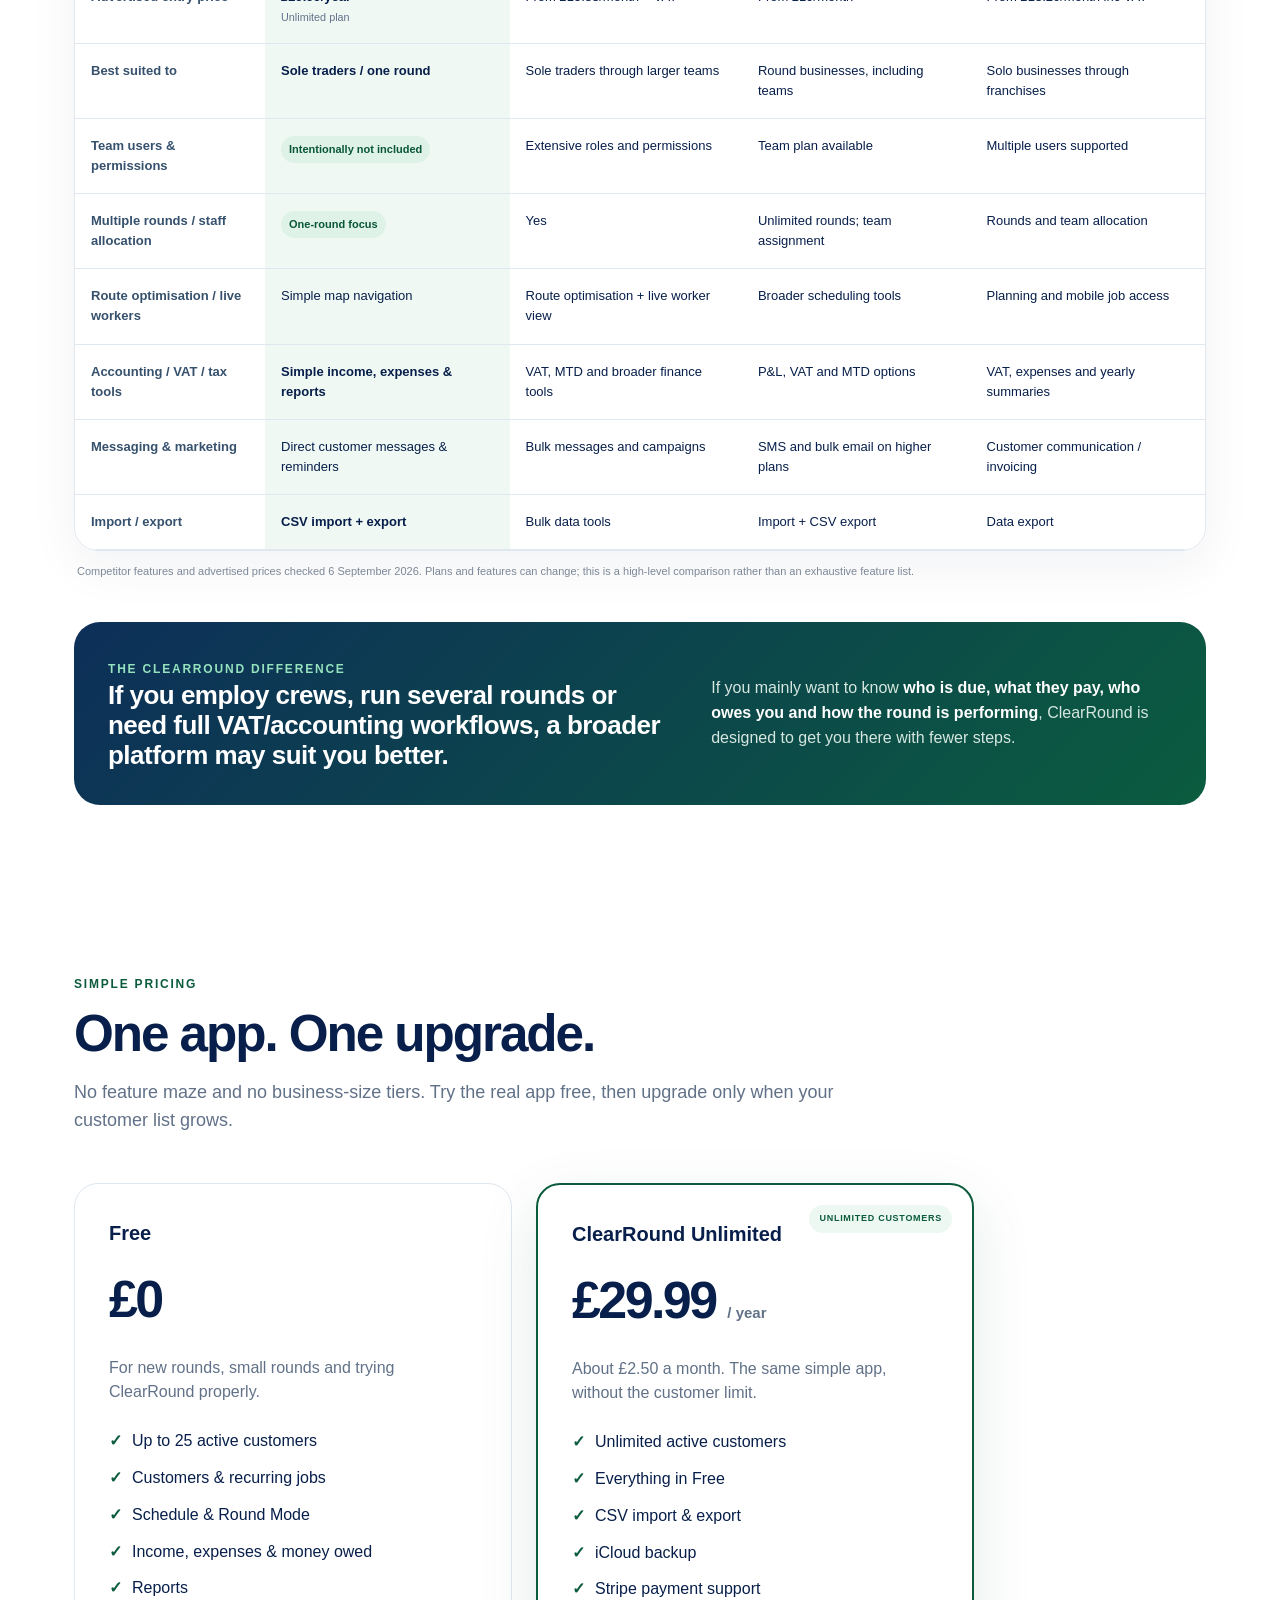
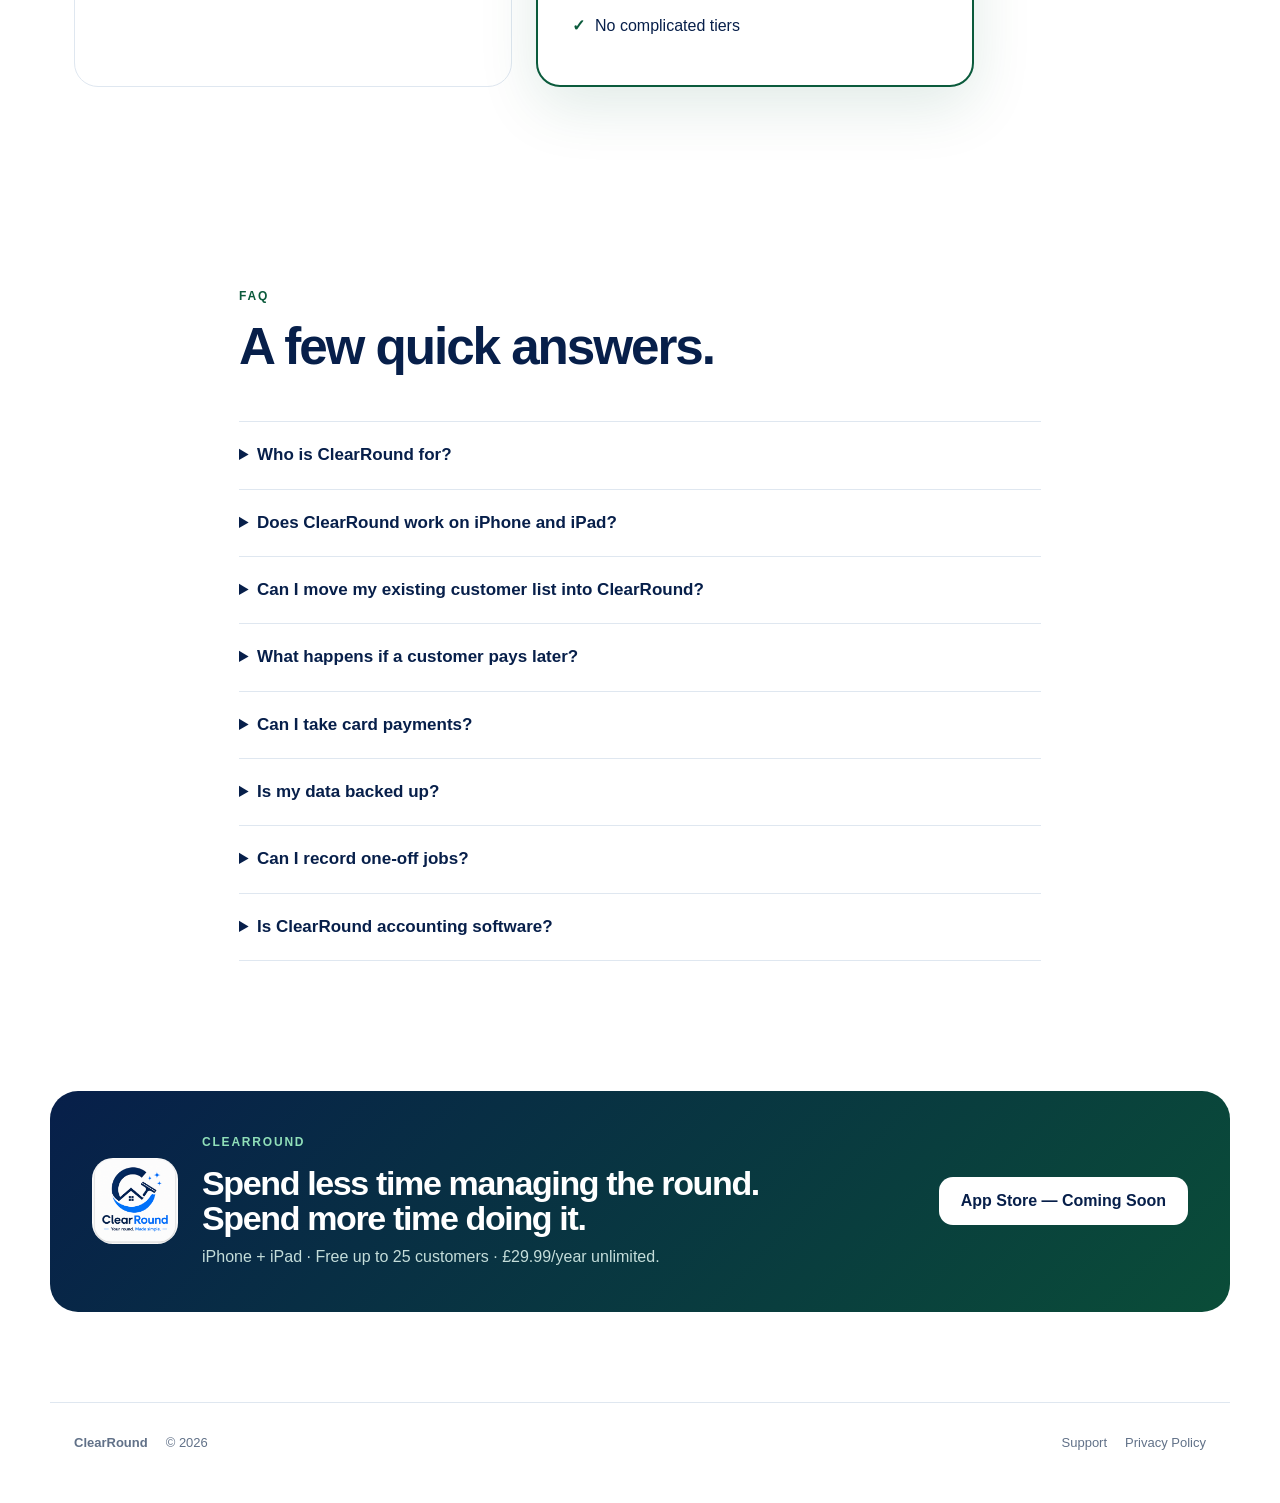
==== commit ddfd0a1d: "Update index.html" ====
--- a/index.html
+++ b/index.html
@@ -100,7 +100,7 @@
         <article><span>05</span><div><h3>Income & expenses</h3><p>Track job income, other income and business expenses without turning the app into full accounting software.</p></div></article>
         <article><span>06</span><div><h3>Clear reports</h3><p>See income, expenses, profit and outstanding money across useful date ranges, with bar and trend views.</p></div></article>
         <article><span>07</span><div><h3>Import your data</h3><p>Move an existing customer list into ClearRound using CSV instead of typing every customer again. Import tools help check the structure before committing the full file.</p></div></article>
-        <article><span>08</span><div><h3>Export when you want</h3><p>Export customer and financial data to CSV so your information is not trapped inside the app and can be used elsewhere when needed.</p></div></article>
+        <article><span>08</span><div><h3>Export when you want</h3><p>Export customer and financial data to CSV or well-formatted PDFs so your information is not trapped inside the app and can be used elsewhere when needed.</p></div></article>
         <article><span>09</span><div><h3>iCloud backup</h3><p>Use iCloud to keep your ClearRound data backed up with your Apple account, giving extra reassurance if you change or replace a device.</p></div></article>
         <article><span>10</span><div><h3>Message & navigate</h3><p>Use saved customer contact details to send a message, and open supported addresses in your preferred maps app when you need directions.</p></div></article>
       </div>
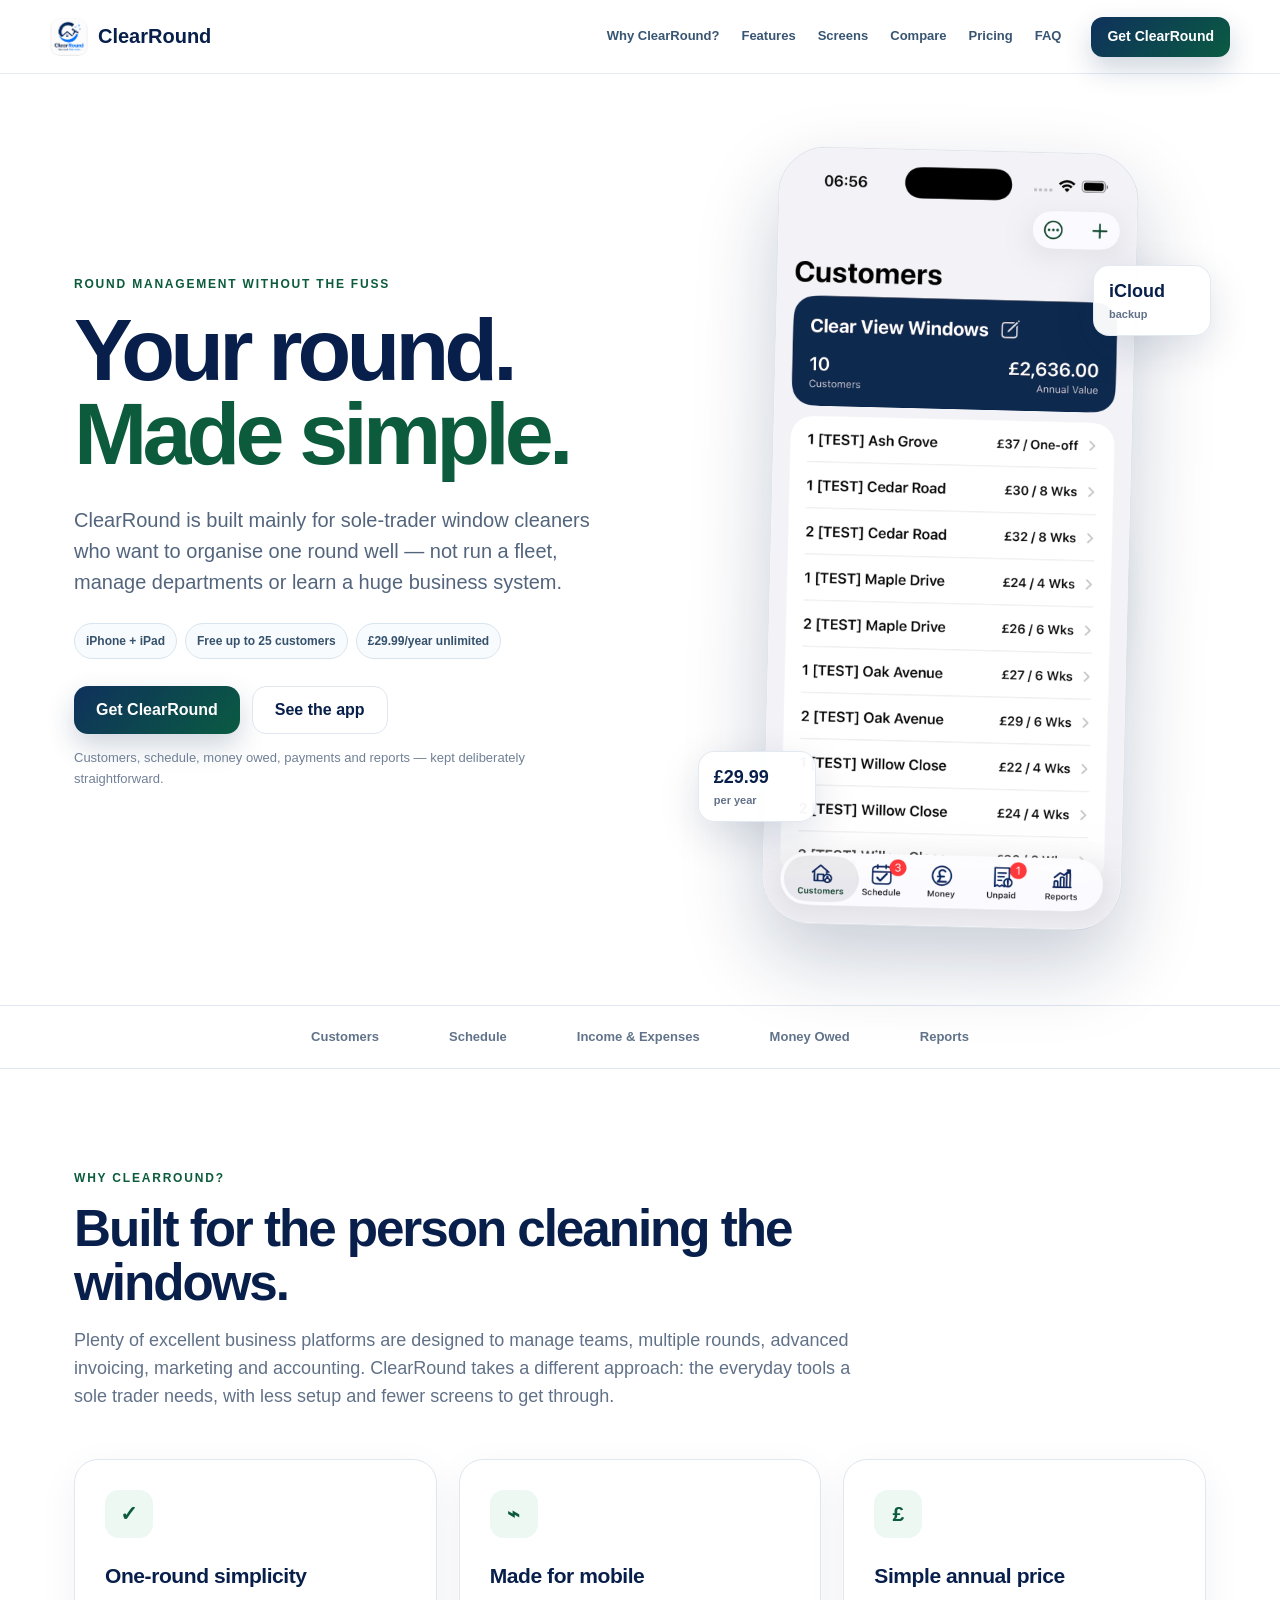
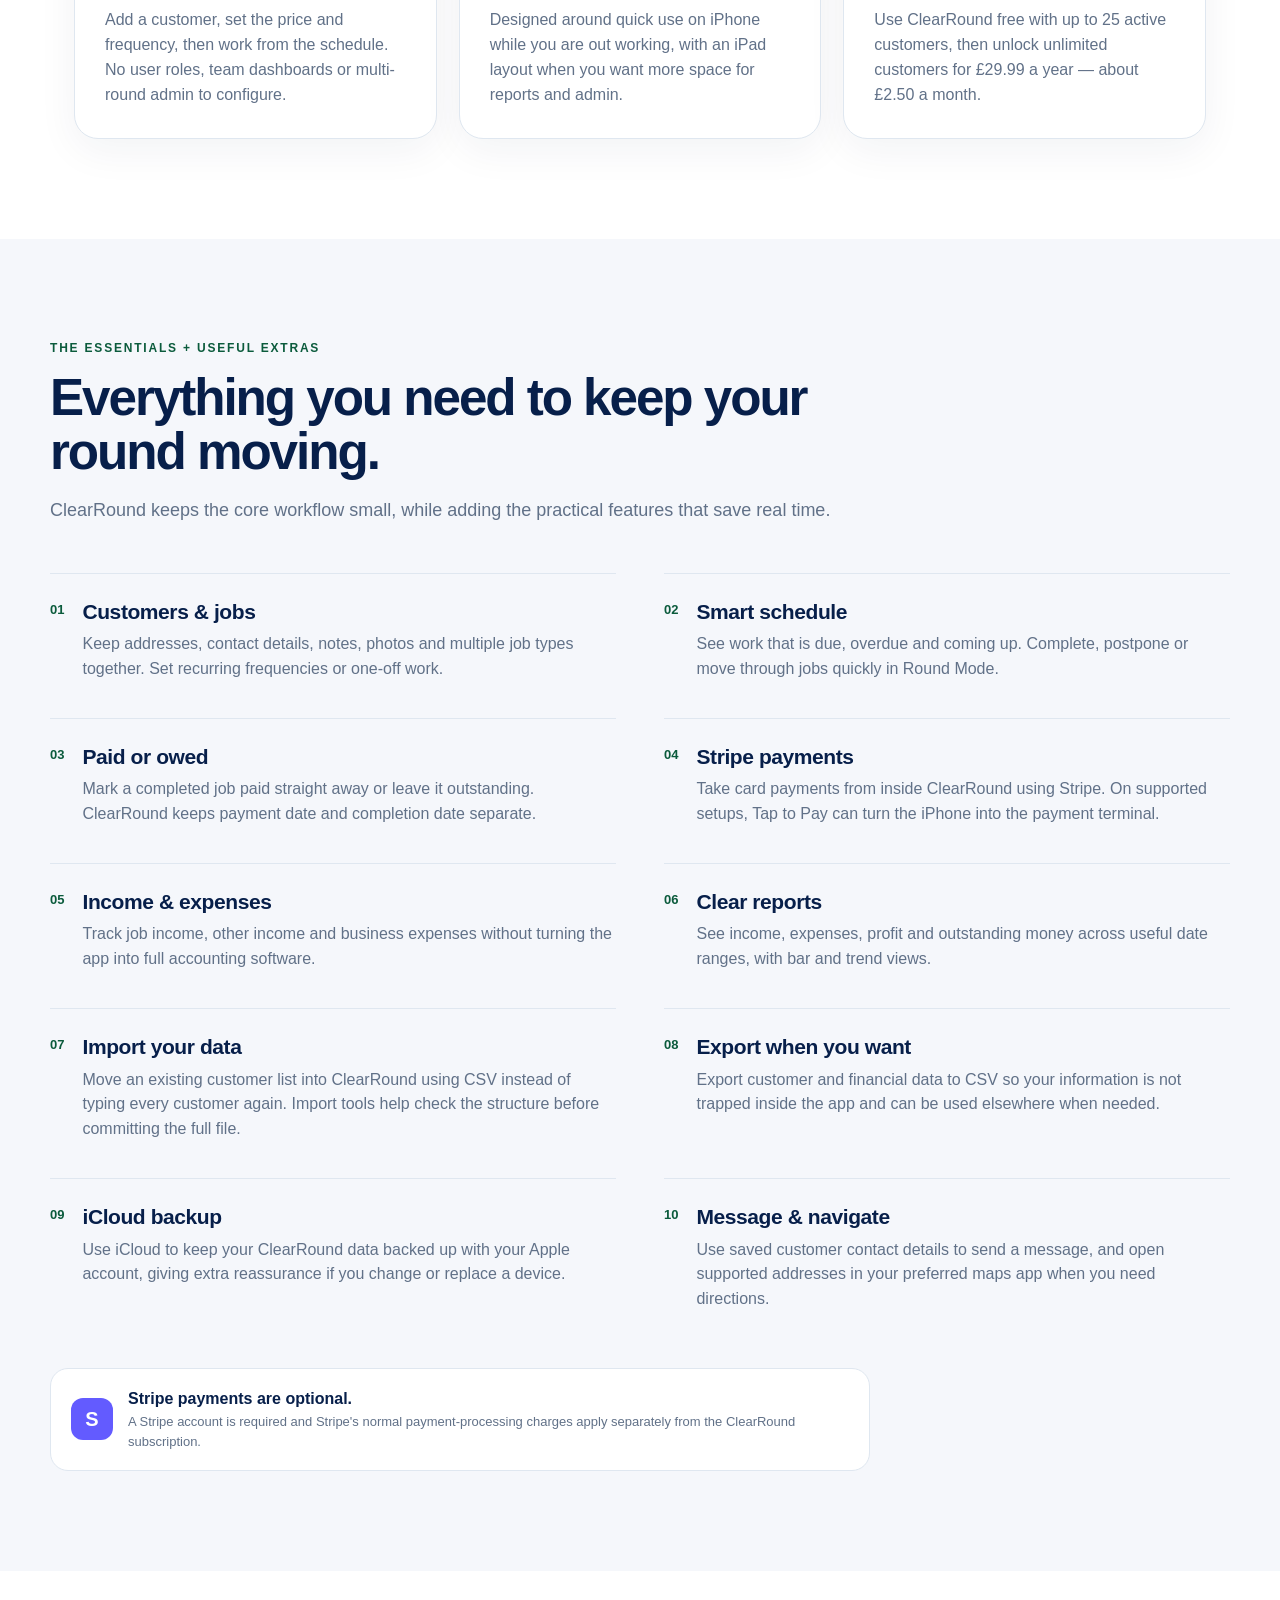
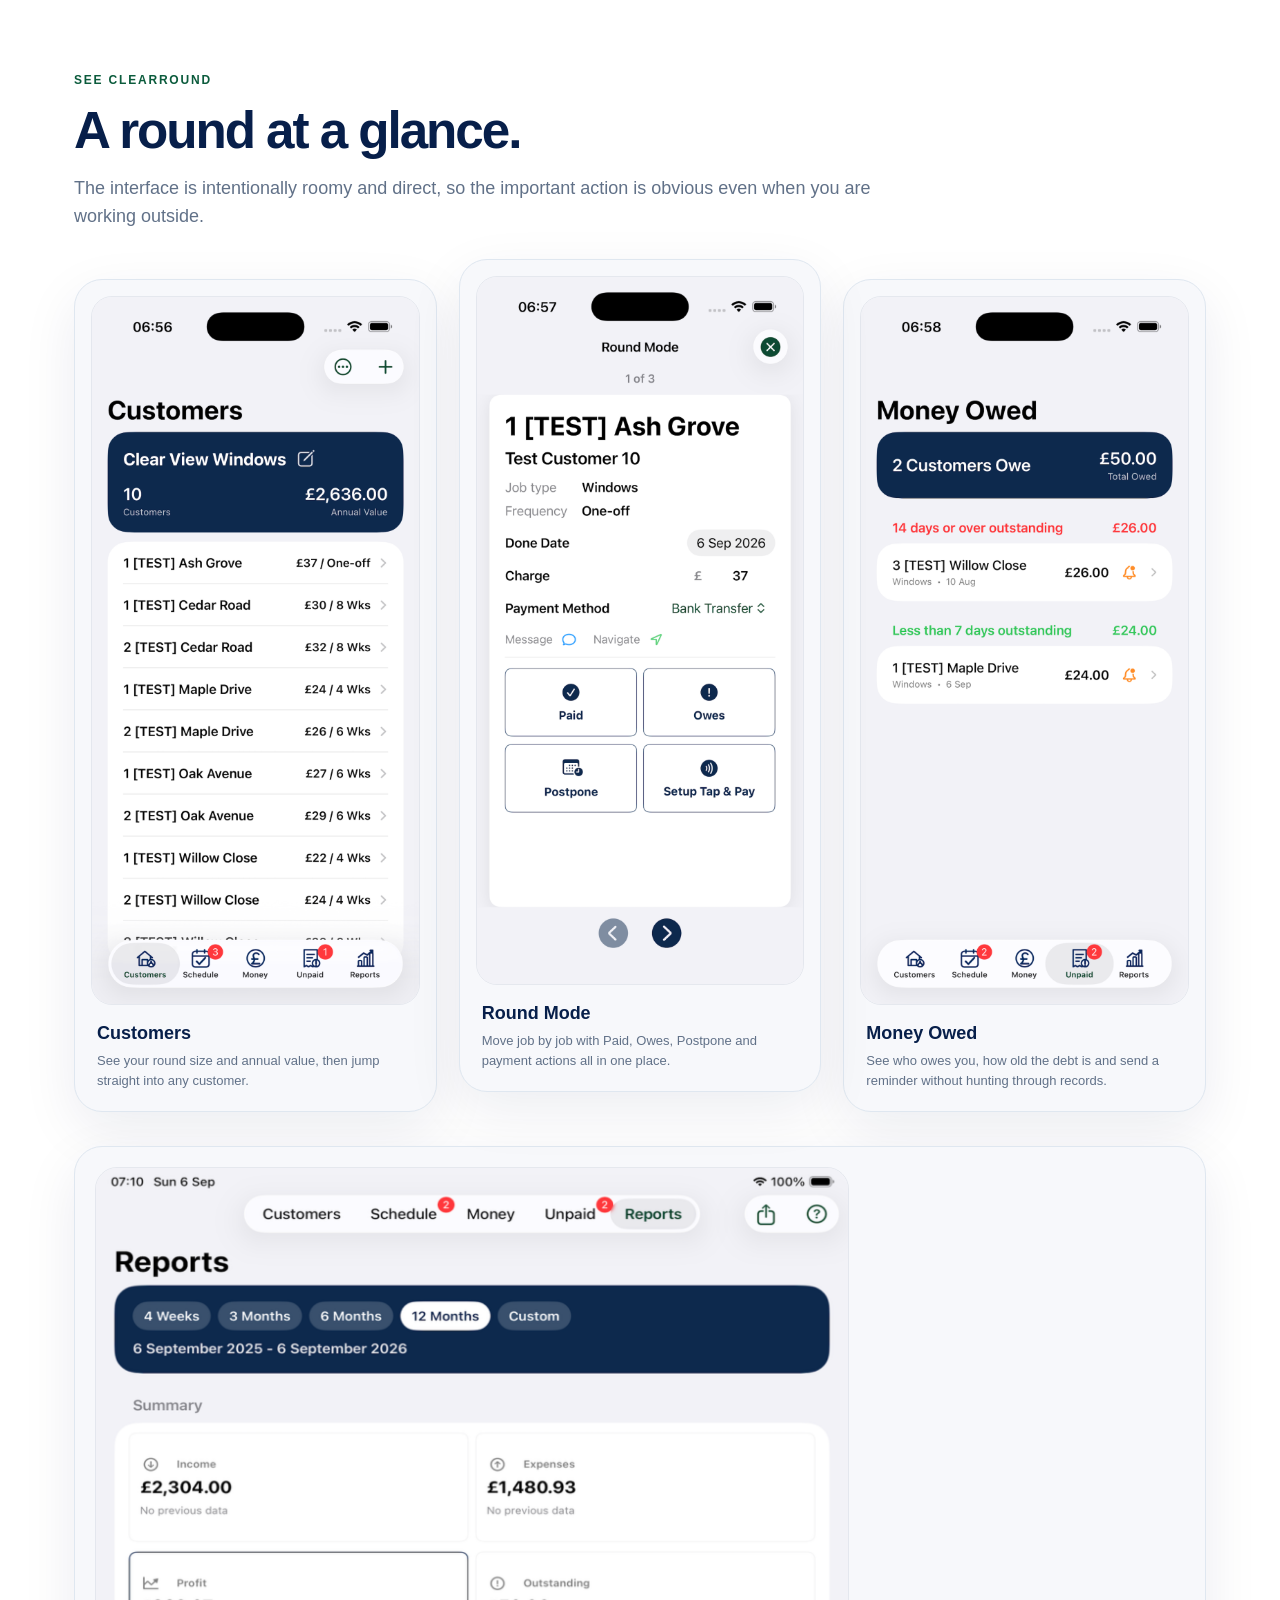
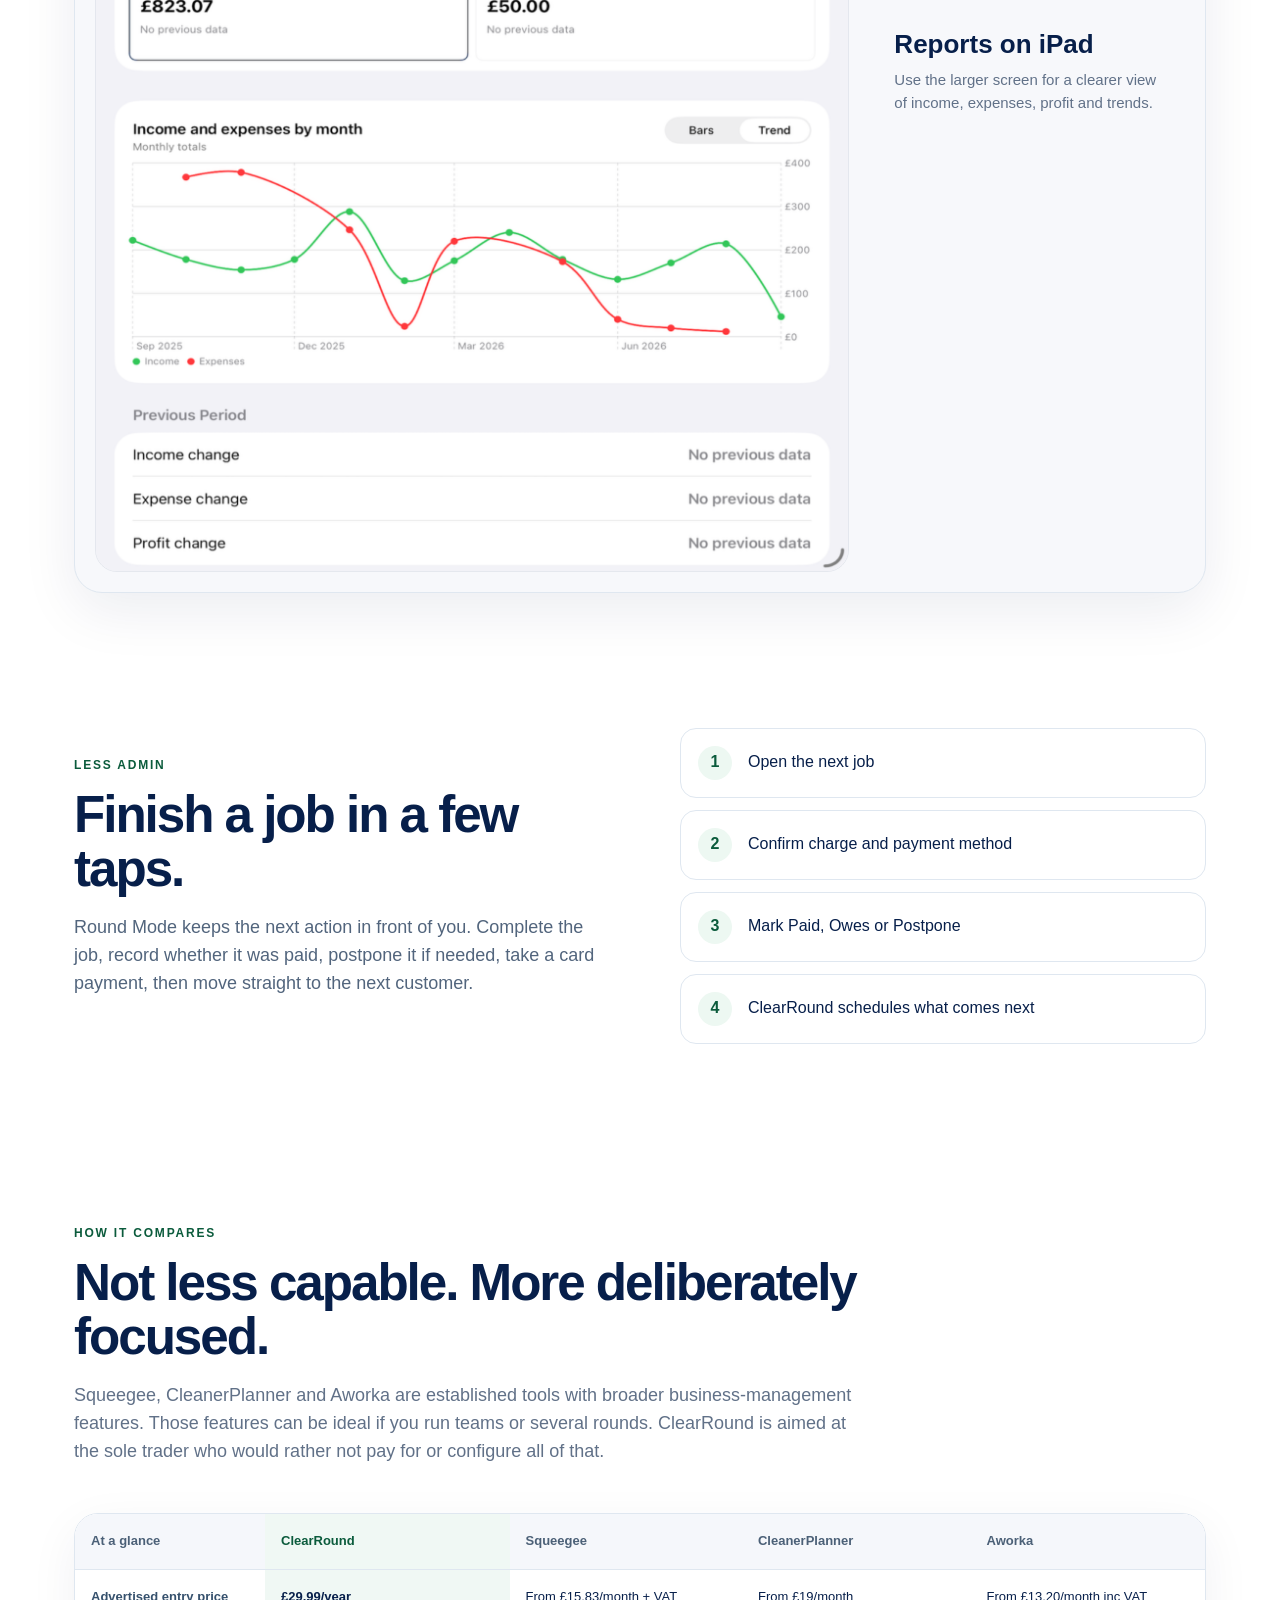
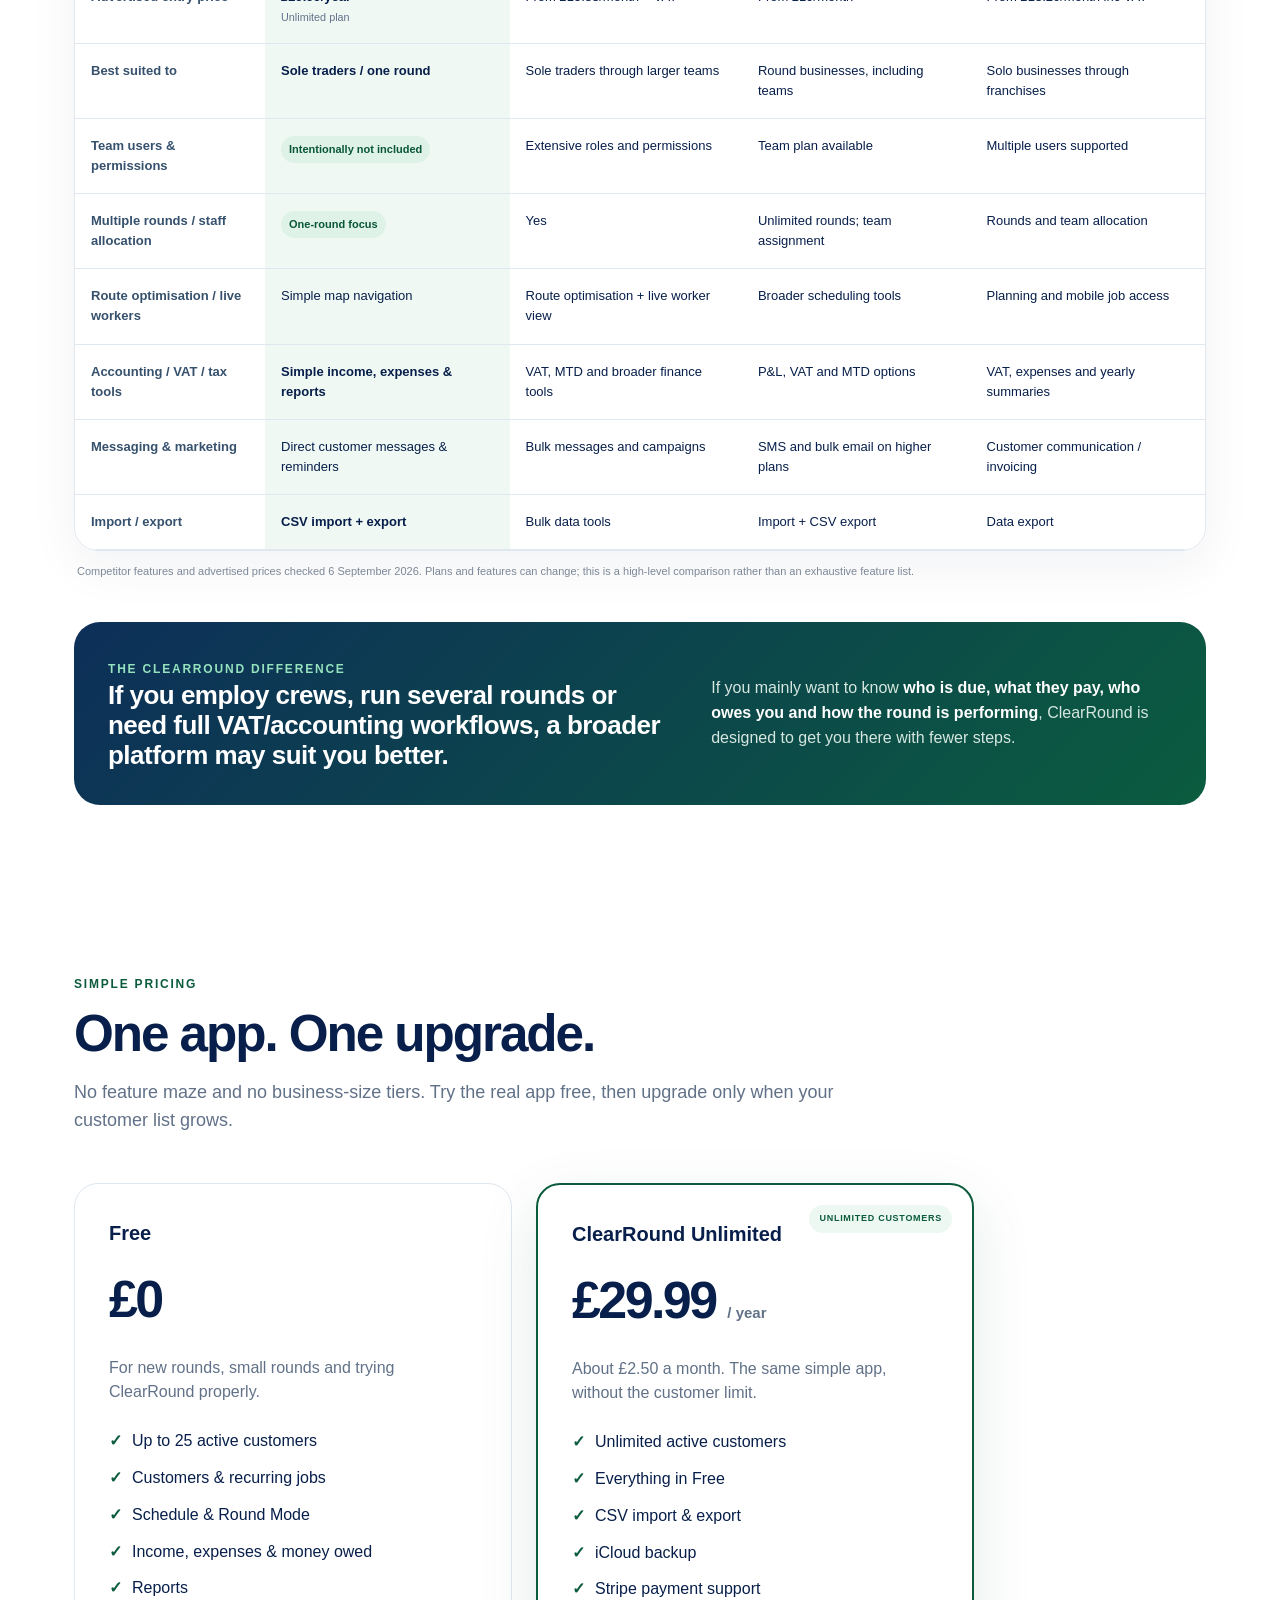
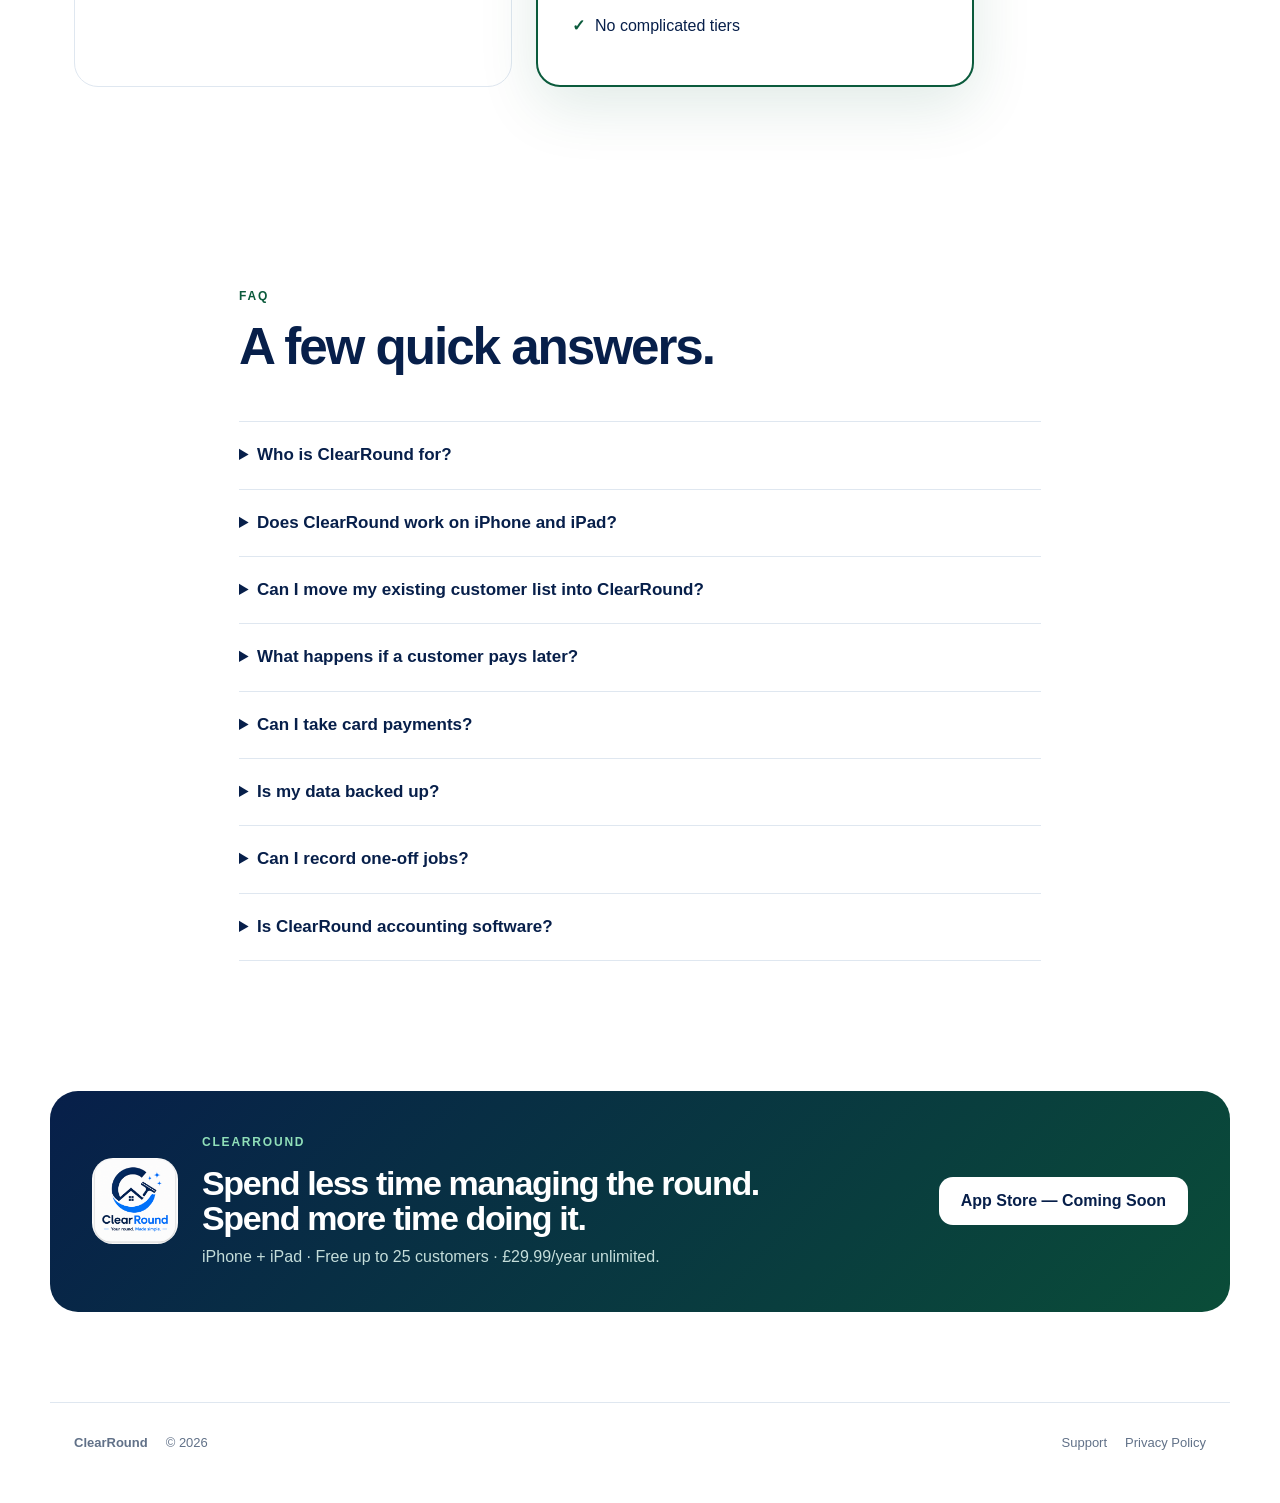
==== commit 92d9cf42: "Add files via upload" ====
--- a/index.html
+++ b/index.html
@@ -100,7 +100,7 @@
         <article><span>05</span><div><h3>Income & expenses</h3><p>Track job income, other income and business expenses without turning the app into full accounting software.</p></div></article>
         <article><span>06</span><div><h3>Clear reports</h3><p>See income, expenses, profit and outstanding money across useful date ranges, with bar and trend views.</p></div></article>
         <article><span>07</span><div><h3>Import your data</h3><p>Move an existing customer list into ClearRound using CSV instead of typing every customer again. Import tools help check the structure before committing the full file.</p></div></article>
-        <article><span>08</span><div><h3>Export when you want</h3><p>Export customer and financial data to CSV or well-formatted PDFs so your information is not trapped inside the app and can be used elsewhere when needed.</p></div></article>
+        <article><span>08</span><div><h3>Export when you want</h3><p>Export customer and financial data to CSV so your information is not trapped inside the app and can be used elsewhere when needed.</p></div></article>
         <article><span>09</span><div><h3>iCloud backup</h3><p>Use iCloud to keep your ClearRound data backed up with your Apple account, giving extra reassurance if you change or replace a device.</p></div></article>
         <article><span>10</span><div><h3>Message & navigate</h3><p>Use saved customer contact details to send a message, and open supported addresses in your preferred maps app when you need directions.</p></div></article>
       </div>
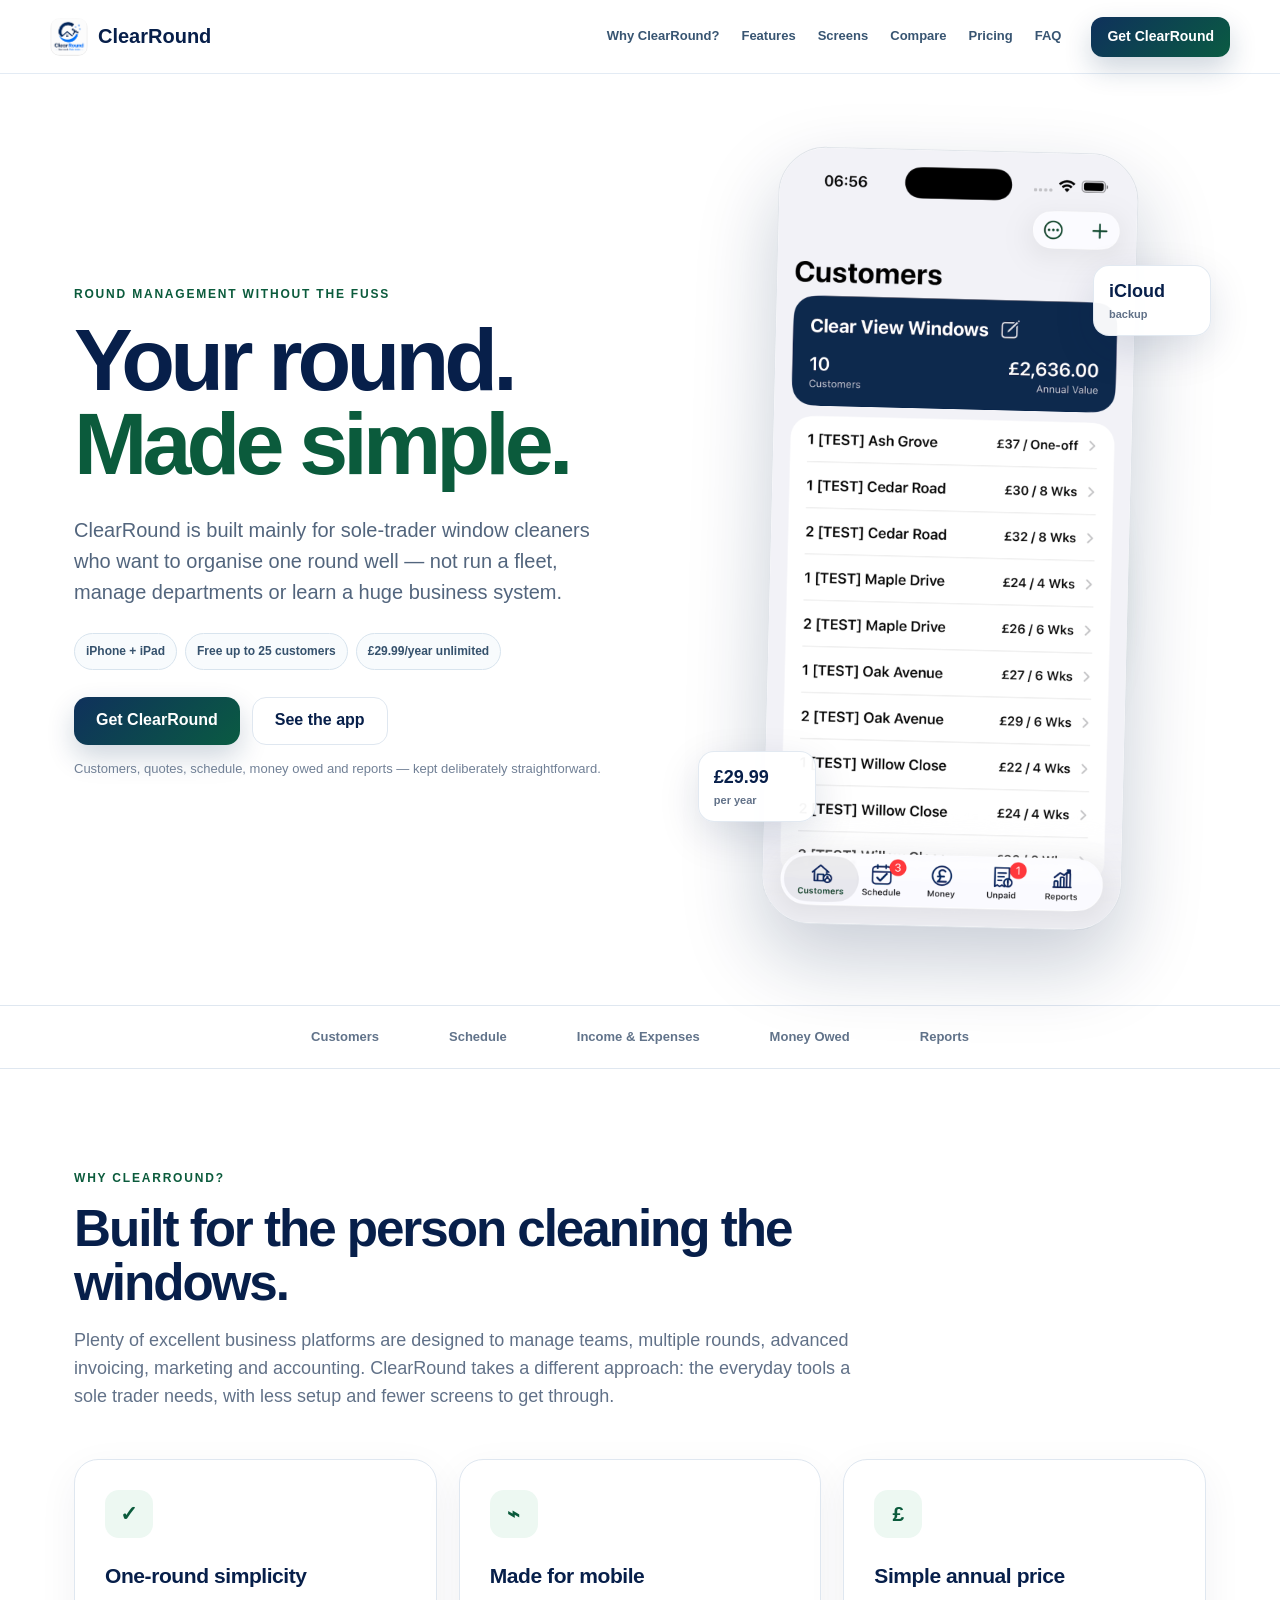
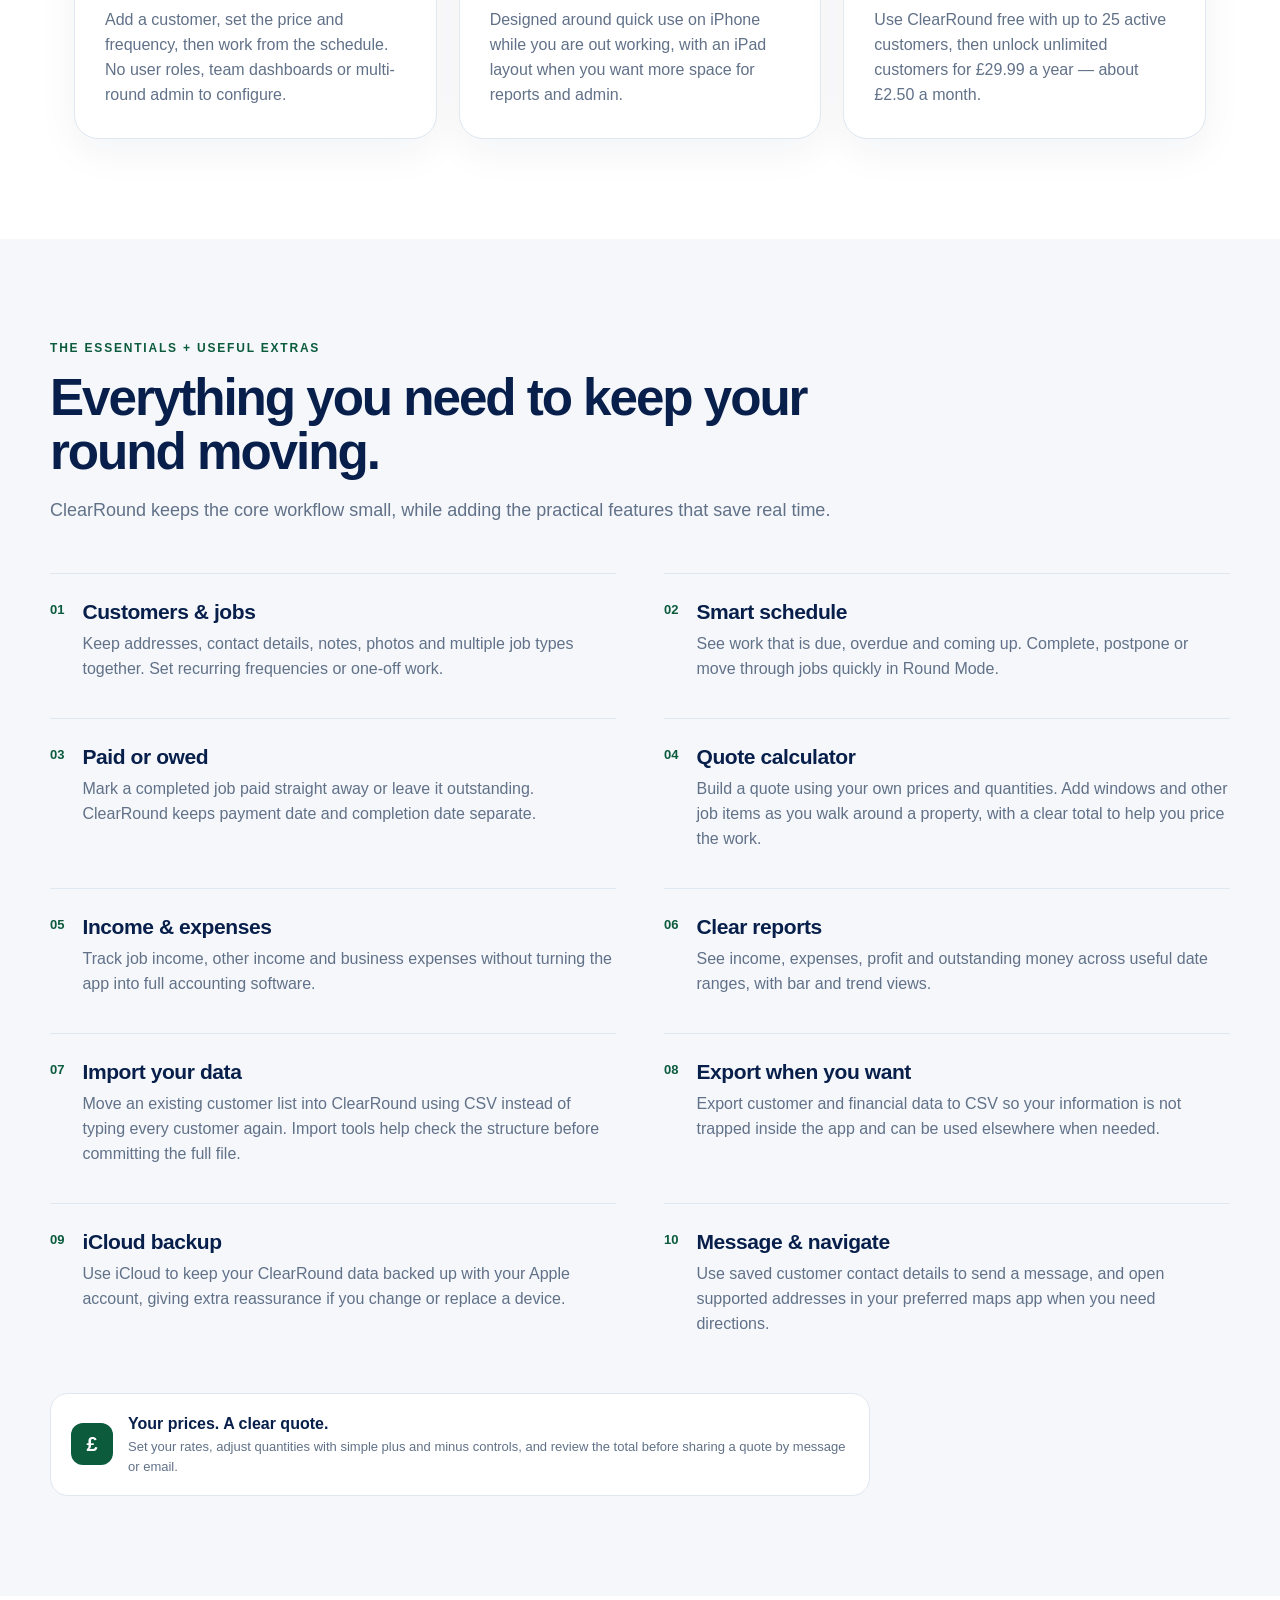
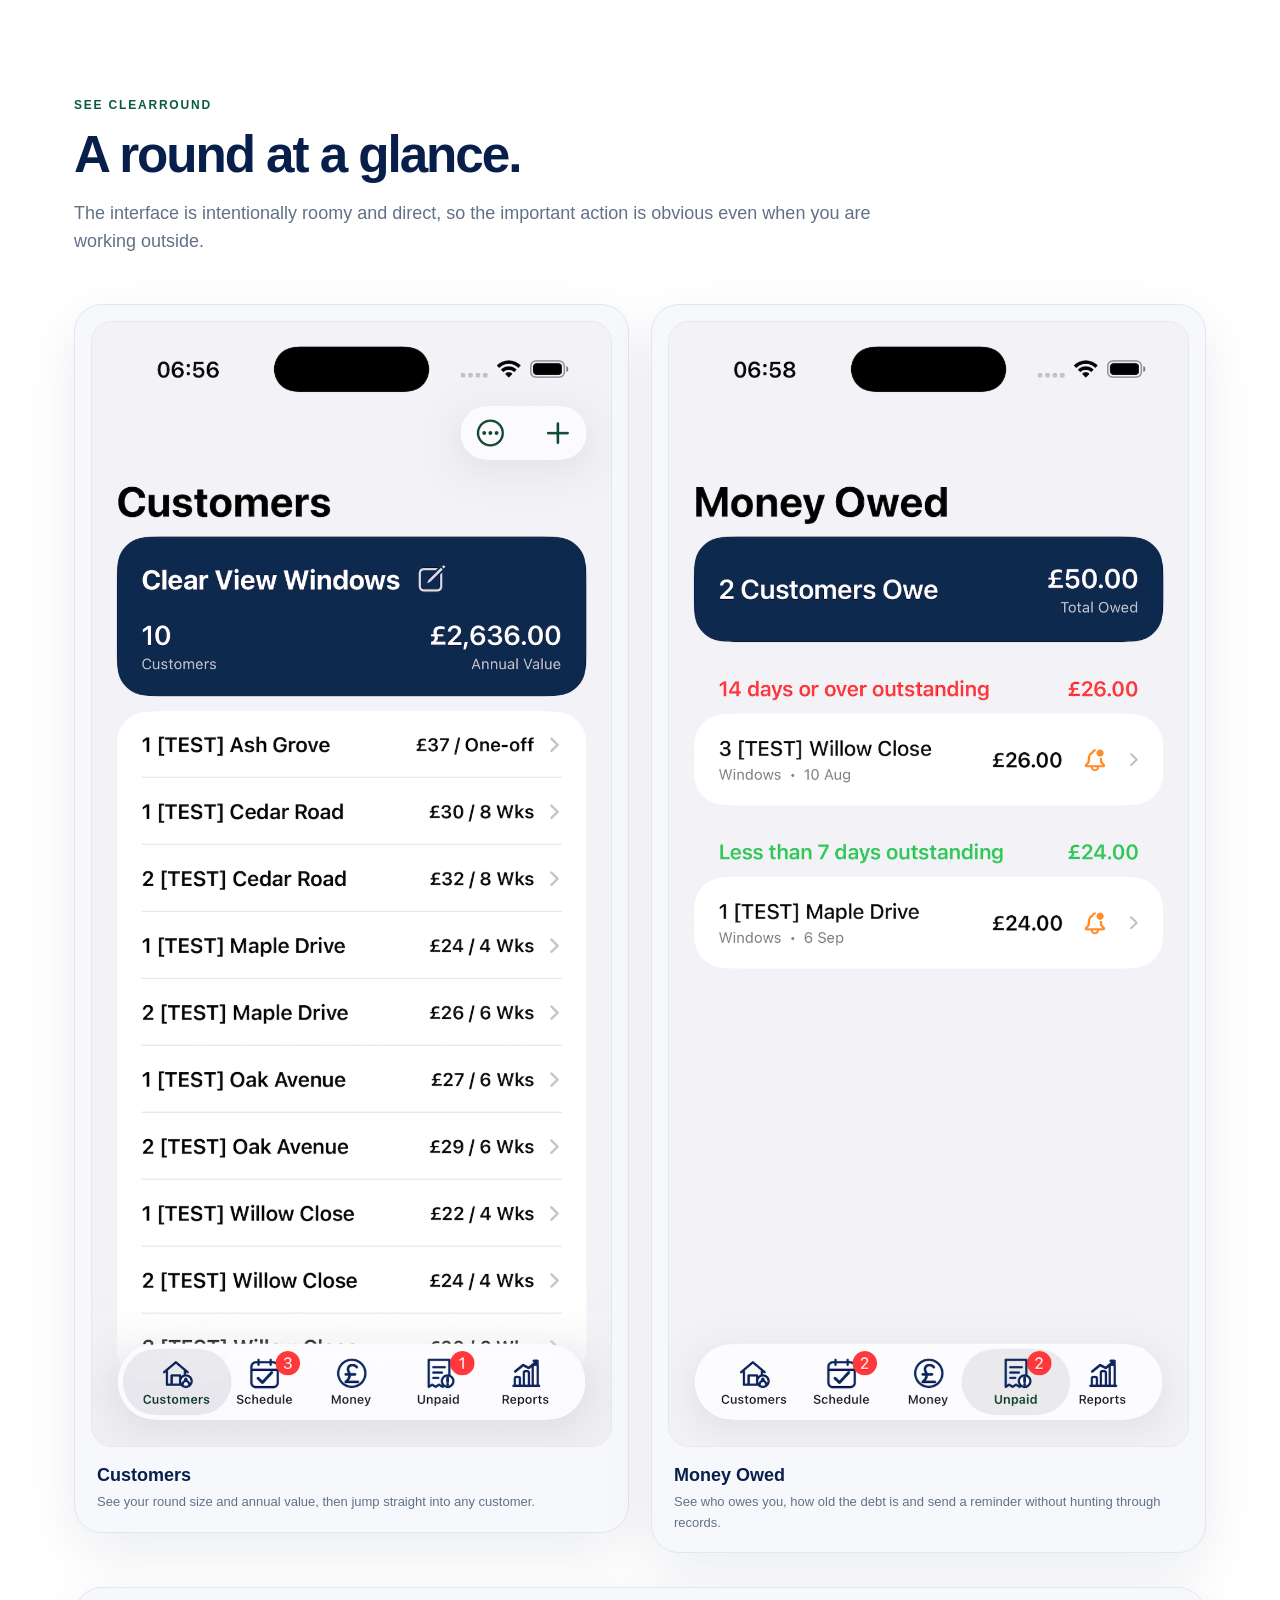
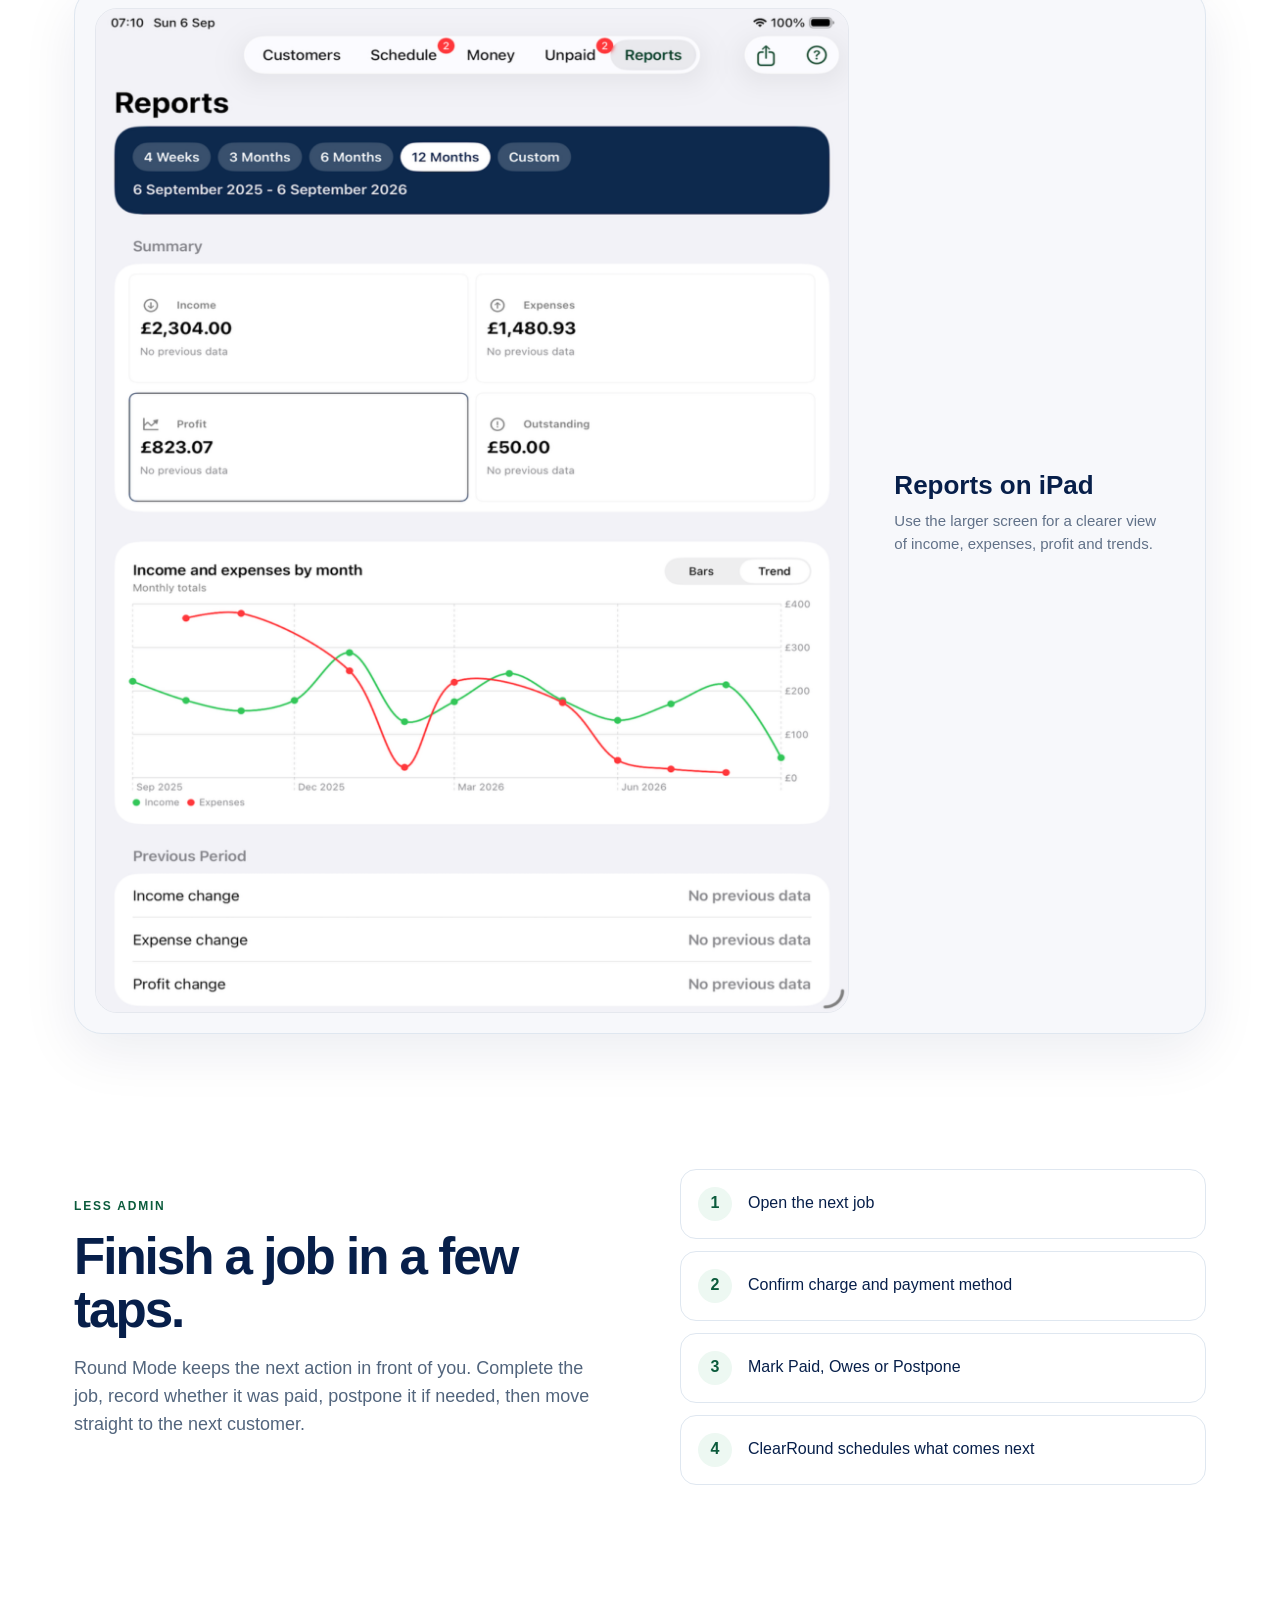
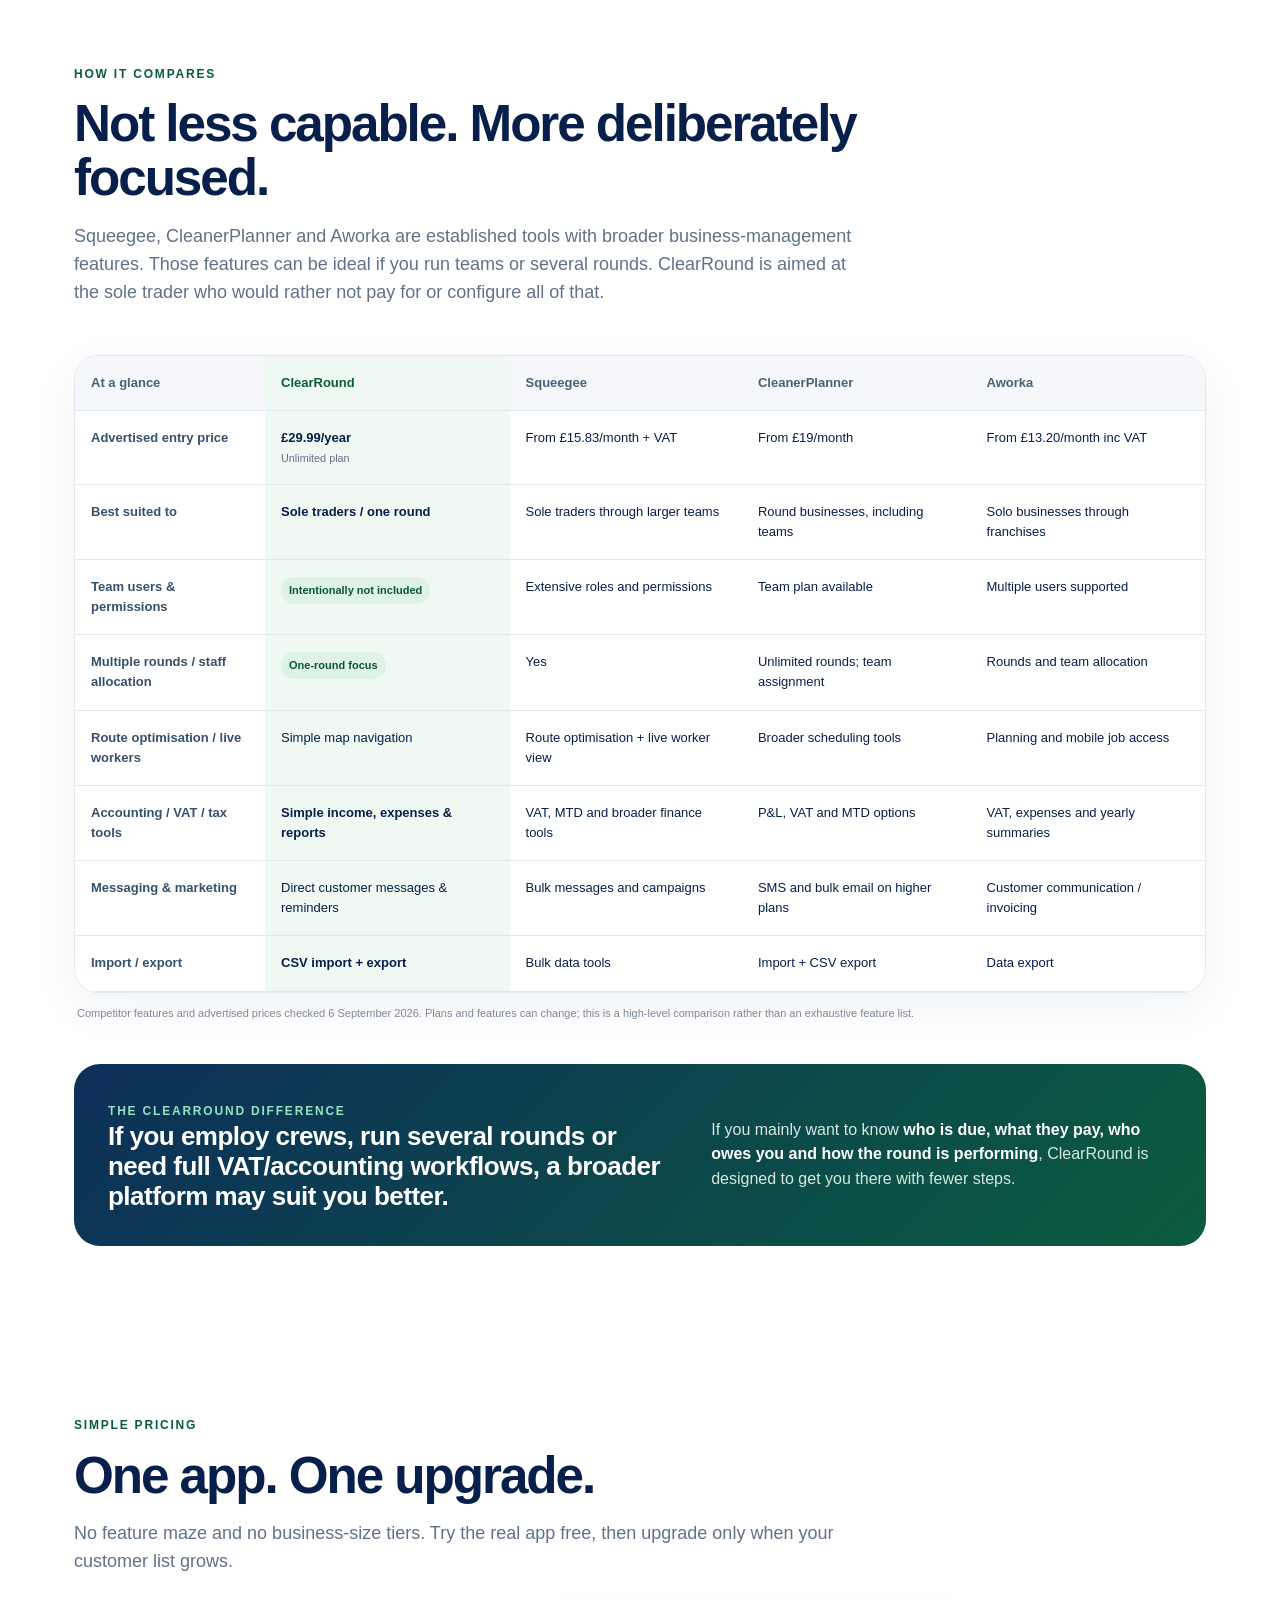
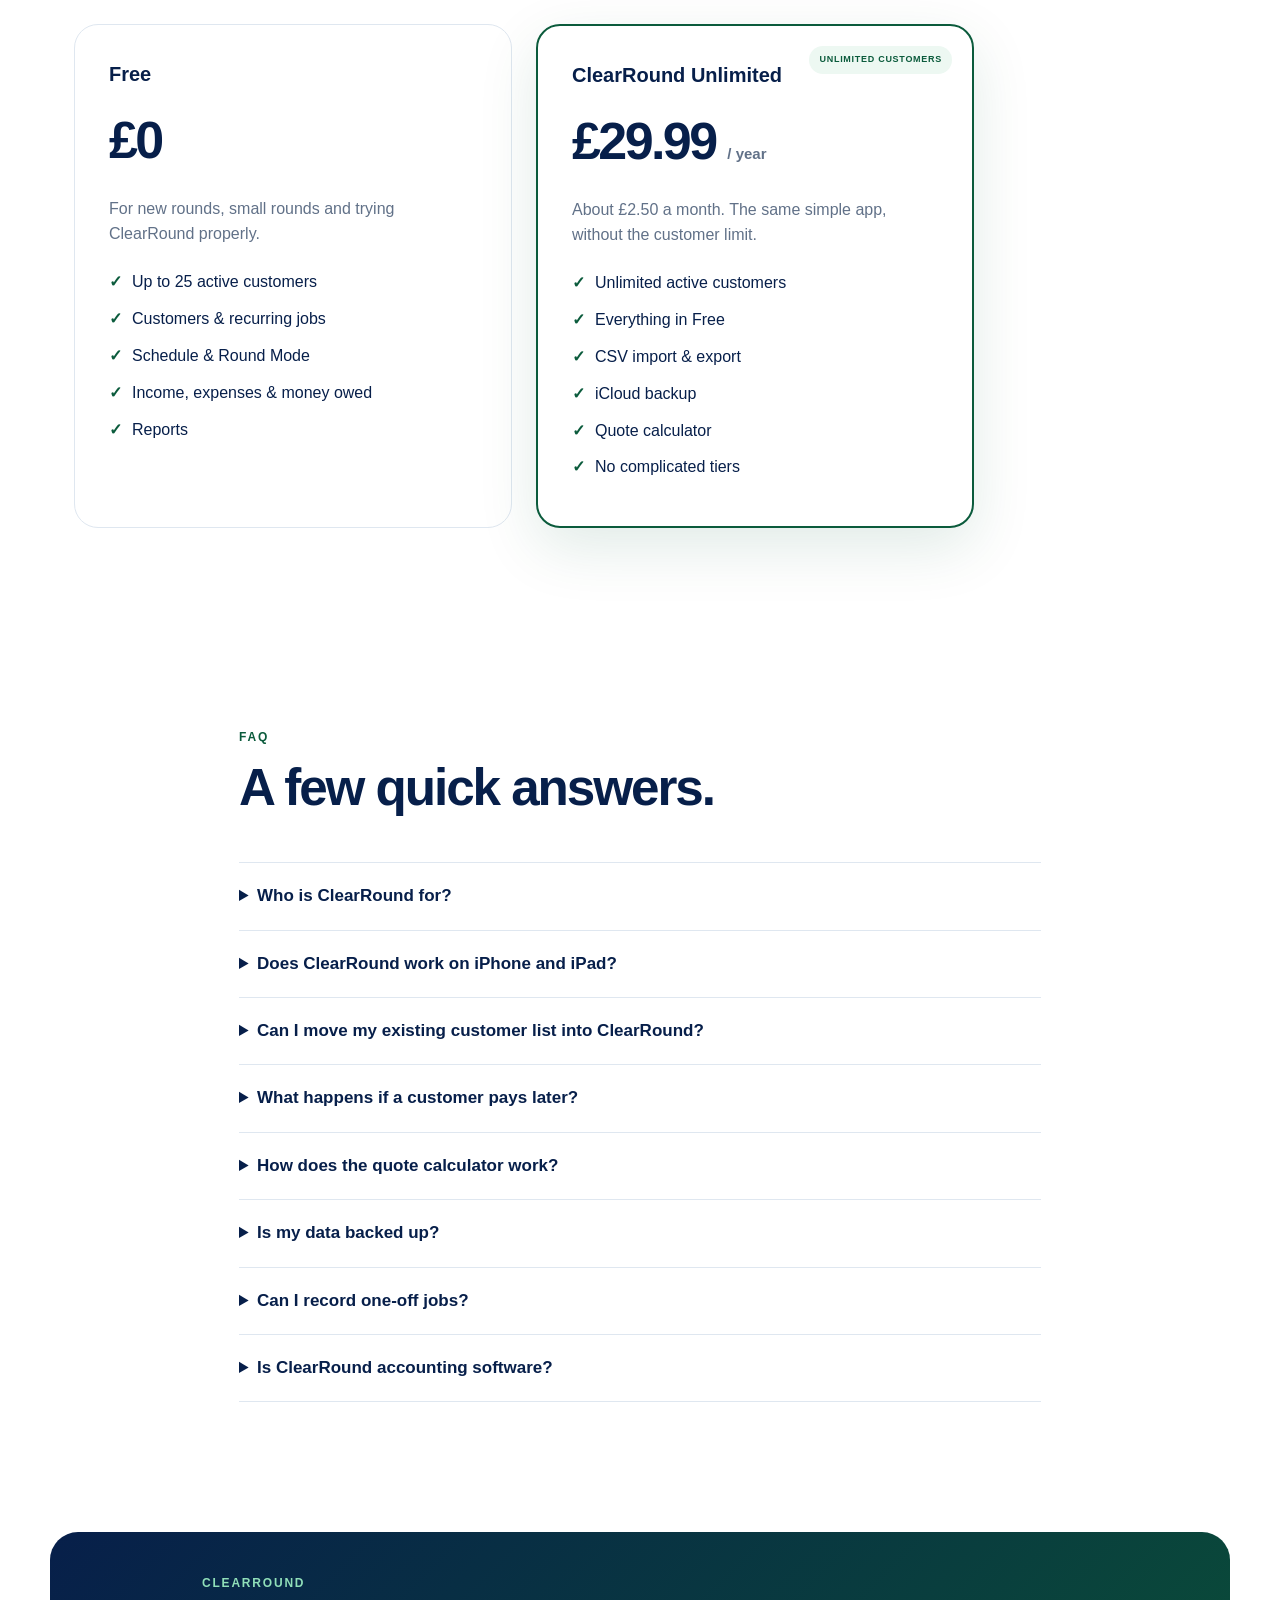
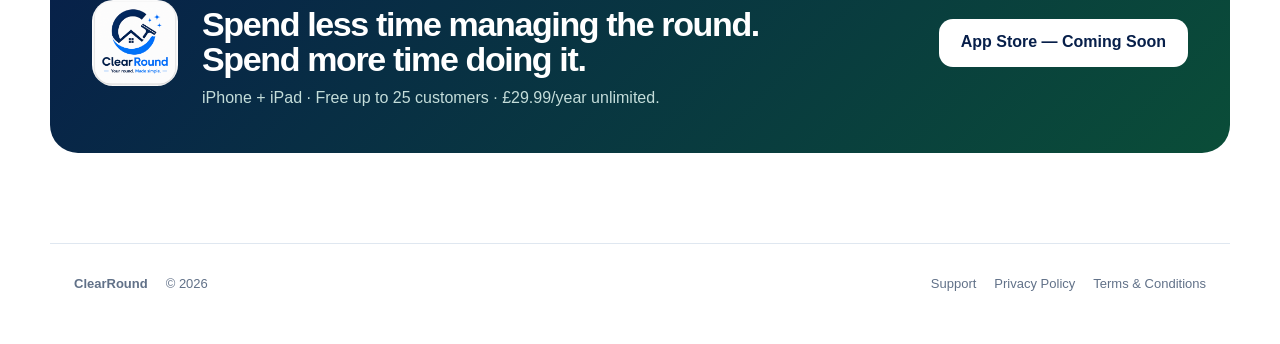
==== commit 2c682da9: "Replace payment integration marketing with quote calculator; update privacy and add terms" ====
--- a/index.html
+++ b/index.html
@@ -3,7 +3,7 @@
 <head>
   <meta charset="utf-8" />
   <meta name="viewport" content="width=device-width, initial-scale=1" />
-  <meta name="description" content="ClearRound is the simple iPhone and iPad round-management app for sole-trader window cleaners — customers, schedules, money owed, reports, CSV import/export, iCloud backup and Stripe payments without the business-software clutter." />
+  <meta name="description" content="ClearRound is the simple iPhone and iPad round-management app for sole-trader window cleaners — customers, schedules, money owed, reports, CSV import/export, iCloud backup and a simple quote calculator without the business-software clutter." />
   <meta name="theme-color" content="#0f315c" />
   <title>ClearRound — Your round. Made simple.</title>
   <link rel="stylesheet" href="styles.css" />
@@ -42,7 +42,7 @@
           <a class="button" href="#download">Get ClearRound</a>
           <a class="button ghost" href="#screens">See the app</a>
         </div>
-        <p class="micro">Customers, schedule, money owed, payments and reports — kept deliberately straightforward.</p>
+        <p class="micro">Customers, quotes, schedule, money owed and reports — kept deliberately straightforward.</p>
       </div>
 
       <div class="hero-visual" aria-label="ClearRound Customers screen on iPhone">
@@ -96,7 +96,7 @@
         <article><span>01</span><div><h3>Customers & jobs</h3><p>Keep addresses, contact details, notes, photos and multiple job types together. Set recurring frequencies or one-off work.</p></div></article>
         <article><span>02</span><div><h3>Smart schedule</h3><p>See work that is due, overdue and coming up. Complete, postpone or move through jobs quickly in Round Mode.</p></div></article>
         <article><span>03</span><div><h3>Paid or owed</h3><p>Mark a completed job paid straight away or leave it outstanding. ClearRound keeps payment date and completion date separate.</p></div></article>
-        <article><span>04</span><div><h3>Stripe payments</h3><p>Take card payments from inside ClearRound using Stripe. On supported setups, Tap to Pay can turn the iPhone into the payment terminal.</p></div></article>
+        <article><span>04</span><div><h3>Quote calculator</h3><p>Build a quote using your own prices and quantities. Add windows and other job items as you walk around a property, with a clear total to help you price the work.</p></div></article>
         <article><span>05</span><div><h3>Income & expenses</h3><p>Track job income, other income and business expenses without turning the app into full accounting software.</p></div></article>
         <article><span>06</span><div><h3>Clear reports</h3><p>See income, expenses, profit and outstanding money across useful date ranges, with bar and trend views.</p></div></article>
         <article><span>07</span><div><h3>Import your data</h3><p>Move an existing customer list into ClearRound using CSV instead of typing every customer again. Import tools help check the structure before committing the full file.</p></div></article>
@@ -105,9 +105,9 @@
         <article><span>10</span><div><h3>Message & navigate</h3><p>Use saved customer contact details to send a message, and open supported addresses in your preferred maps app when you need directions.</p></div></article>
       </div>
 
-      <div class="stripe-note">
-        <div class="stripe-mark">S</div>
-        <div><strong>Stripe payments are optional.</strong><span>A Stripe account is required and Stripe's normal payment-processing charges apply separately from the ClearRound subscription.</span></div>
+      <div class="quote-note">
+        <div class="quote-mark">£</div>
+        <div><strong>Your prices. A clear quote.</strong><span>Set your rates, adjust quantities with simple plus and minus controls, and review the total before sharing a quote by message or email.</span></div>
       </div>
     </section>
 
@@ -122,10 +122,6 @@
         <figure class="screen-card tall">
           <img src="assets/customers.png" alt="ClearRound customer list on iPhone" loading="lazy" />
           <figcaption><strong>Customers</strong><span>See your round size and annual value, then jump straight into any customer.</span></figcaption>
-        </figure>
-        <figure class="screen-card tall featured-shot">
-          <img src="assets/round-mode.png" alt="ClearRound Round Mode on iPhone" loading="lazy" />
-          <figcaption><strong>Round Mode</strong><span>Move job by job with Paid, Owes, Postpone and payment actions all in one place.</span></figcaption>
         </figure>
         <figure class="screen-card tall">
           <img src="assets/unpaid.png" alt="ClearRound Money Owed screen on iPhone" loading="lazy" />
@@ -143,7 +139,7 @@
         <div class="eyebrow">LESS ADMIN</div>
         <h2>Finish a job in a few taps.</h2>
         <p class="lead smaller">
-          Round Mode keeps the next action in front of you. Complete the job, record whether it was paid, postpone it if needed, take a card payment, then move straight to the next customer.
+          Round Mode keeps the next action in front of you. Complete the job, record whether it was paid, postpone it if needed, then move straight to the next customer.
         </p>
       </div>
       <div class="flow">
@@ -271,7 +267,7 @@
             <li>Everything in Free</li>
             <li>CSV import & export</li>
             <li>iCloud backup</li>
-            <li>Stripe payment support</li>
+            <li>Quote calculator</li>
             <li>No complicated tiers</li>
           </ul>
         </article>
@@ -300,8 +296,8 @@
         <p>Mark the job as Owes. It remains in the Money Owed list until you record payment, with the payment date kept separate from the job completion date.</p>
       </details>
       <details>
-        <summary>Can I take card payments?</summary>
-        <p>Yes. ClearRound can use Stripe to take card payments inside the app. You need a Stripe account, and Stripe's own transaction charges apply separately.</p>
+        <summary>How does the quote calculator work?</summary>
+        <p>Set your own prices, add quantities for windows and other job items, and adjust them with plus and minus controls as you assess a property. Review the total and share your quote by message or email. You stay in control of the final price.</p>
       </details>
       <details>
         <summary>Is my data backed up?</summary>
@@ -333,6 +329,7 @@
     <div>
       <a href="mailto:mail@clearroundapp.com">Support</a>
       <a href="privacy.html">Privacy Policy</a>
+      <a href="terms.html">Terms &amp; Conditions</a>
     </div>
   </footer>
 
--- a/styles.css
+++ b/styles.css
@@ -97,12 +97,12 @@
 .features-grid > article > span { color:var(--green); font-weight:900; font-size:13px; margin-top:4px; }
 .features-grid h3 { margin-bottom:4px; }
 .features-grid p { margin-top:0; }
-.stripe-note {
+.quote-note {
   display:flex; align-items:center; gap:15px; background:white; border:1px solid var(--line); border-radius:18px; padding:18px 20px; margin-top:34px; max-width:820px;
 }
-.stripe-mark { width:42px; height:42px; border-radius:12px; display:grid; place-items:center; background:#635bff; color:#fff; font-weight:900; font-size:20px; flex:0 0 auto; }
-.stripe-note div:last-child { display:flex; flex-direction:column; }
-.stripe-note span { color:var(--muted); font-size:13px; }
+.quote-mark { width:42px; height:42px; border-radius:12px; display:grid; place-items:center; background:var(--green); color:#fff; font-weight:900; font-size:20px; flex:0 0 auto; }
+.quote-note div:last-child { display:flex; flex-direction:column; }
+.quote-note span { color:var(--muted); font-size:13px; }
 .screens { padding-bottom:80px; }
 .screen-grid { display:grid; grid-template-columns:repeat(3,1fr); gap:22px; align-items:start; }
 .screen-card { margin:0; border:1px solid var(--line); background:#f7f8fb; border-radius:28px; padding:16px; box-shadow:0 18px 55px rgba(7,31,74,.08); overflow:hidden; }
@@ -221,3 +221,7 @@
   .cta h2 { font-size:28px; }
   footer { margin:0 18px; padding-left:0; padding-right:0; flex-direction:column; gap:14px; }
 }
+
+/* Two current phone screenshots; reports retain a full-width row. */
+.screen-grid { grid-template-columns: repeat(2, minmax(0, 1fr)); }
+@media (max-width: 640px) { .screen-grid { grid-template-columns: 1fr; } }
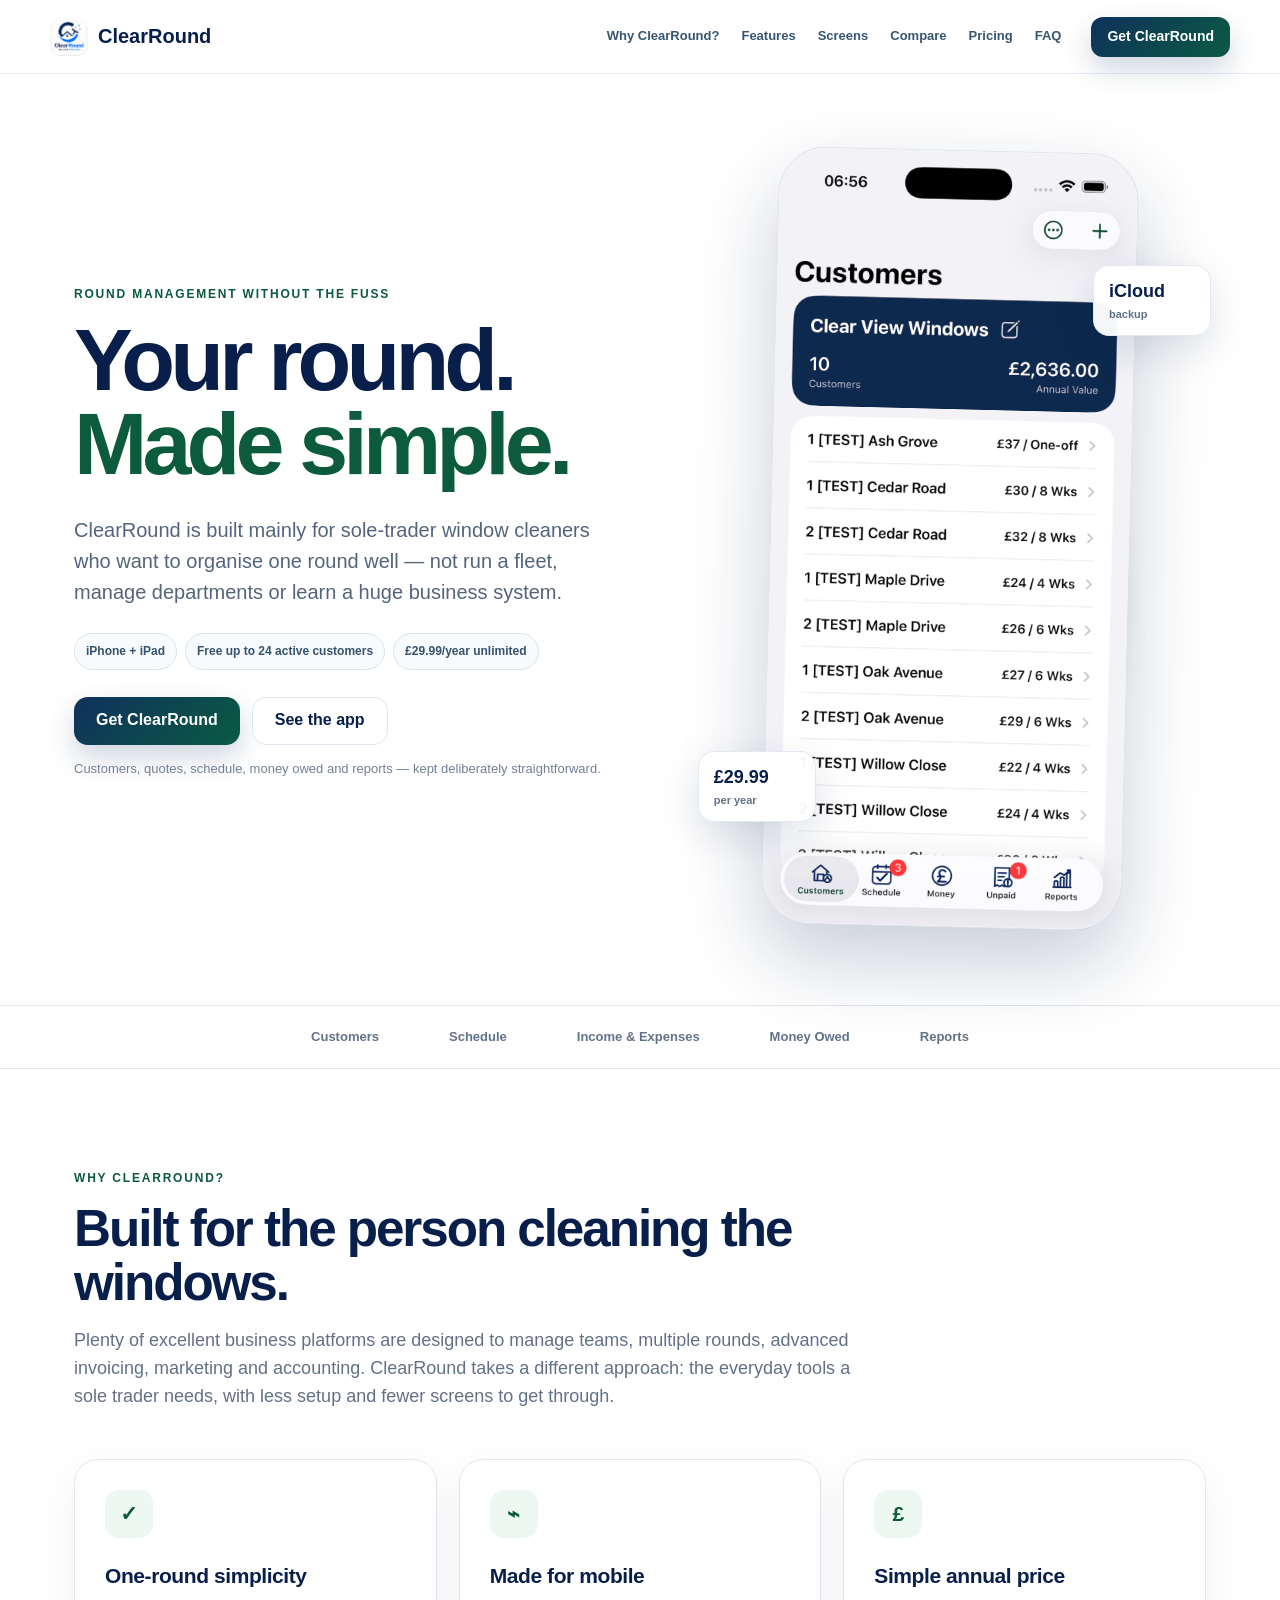
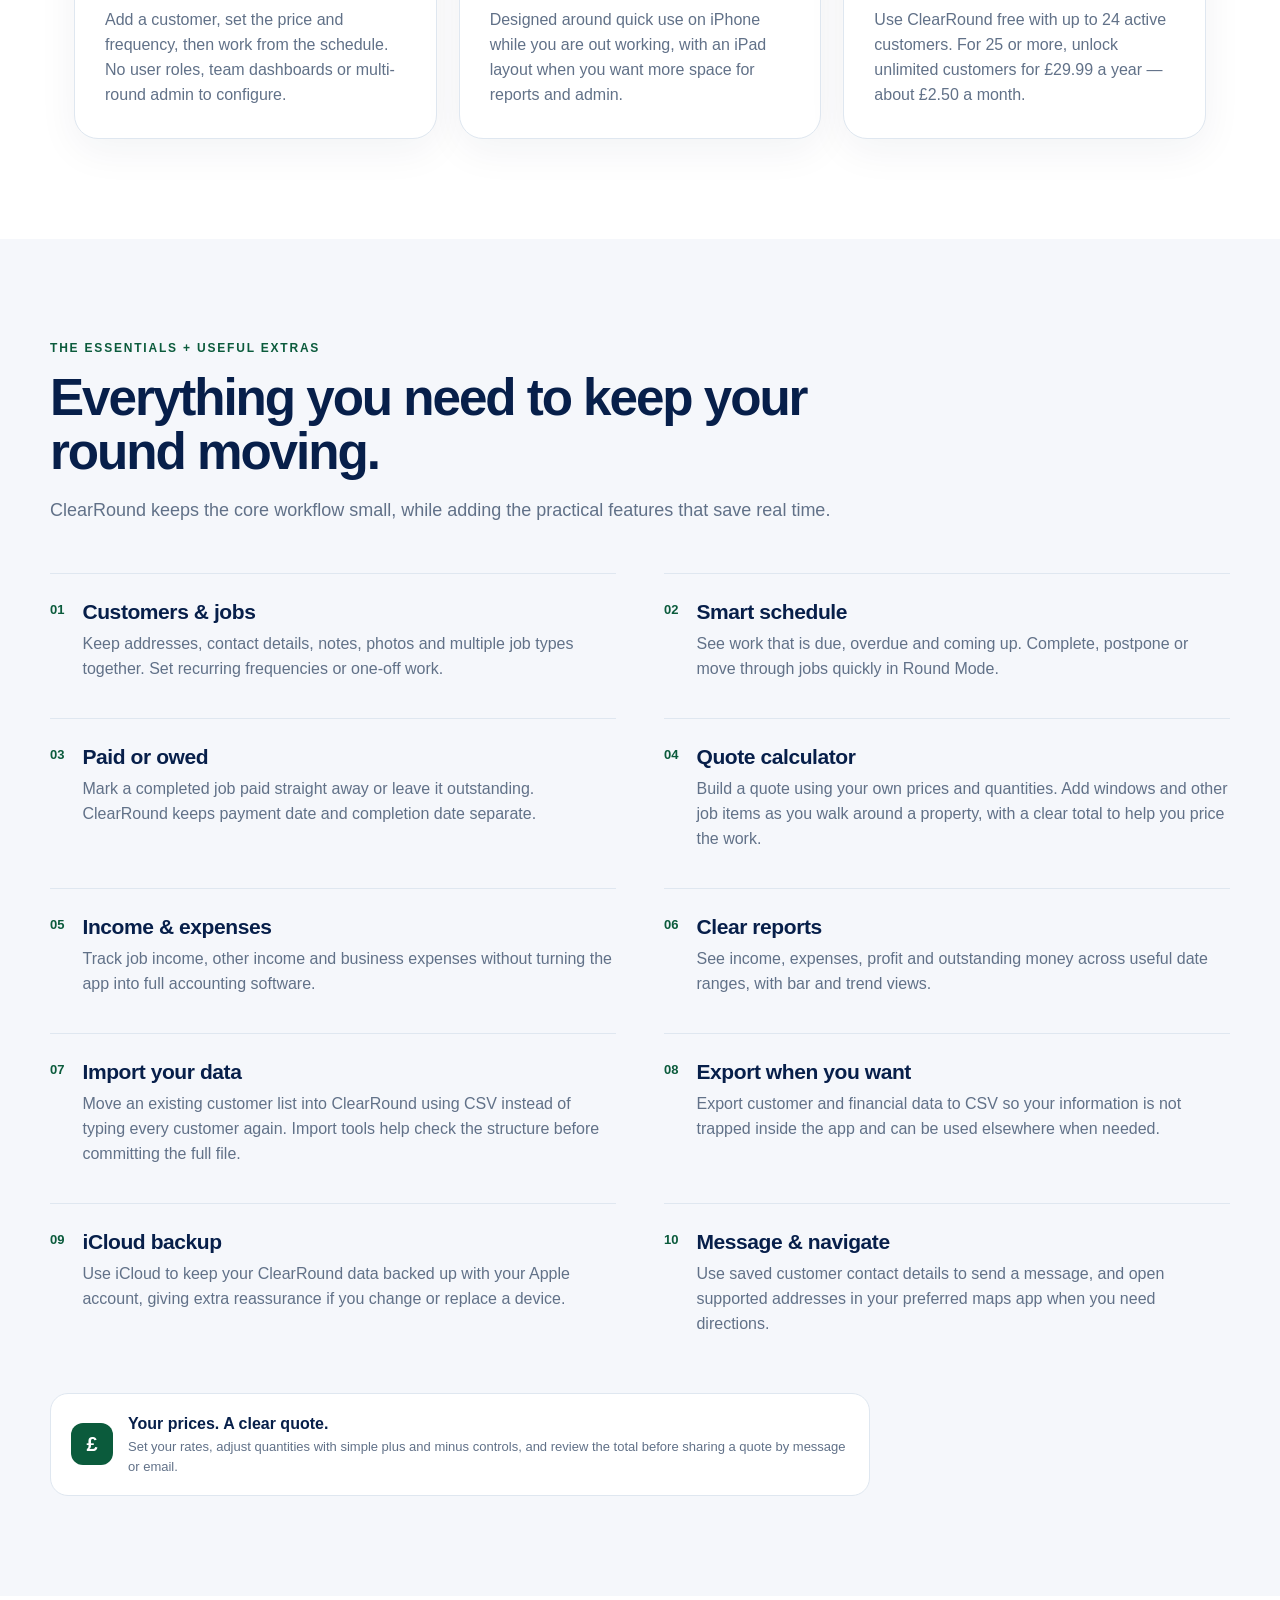
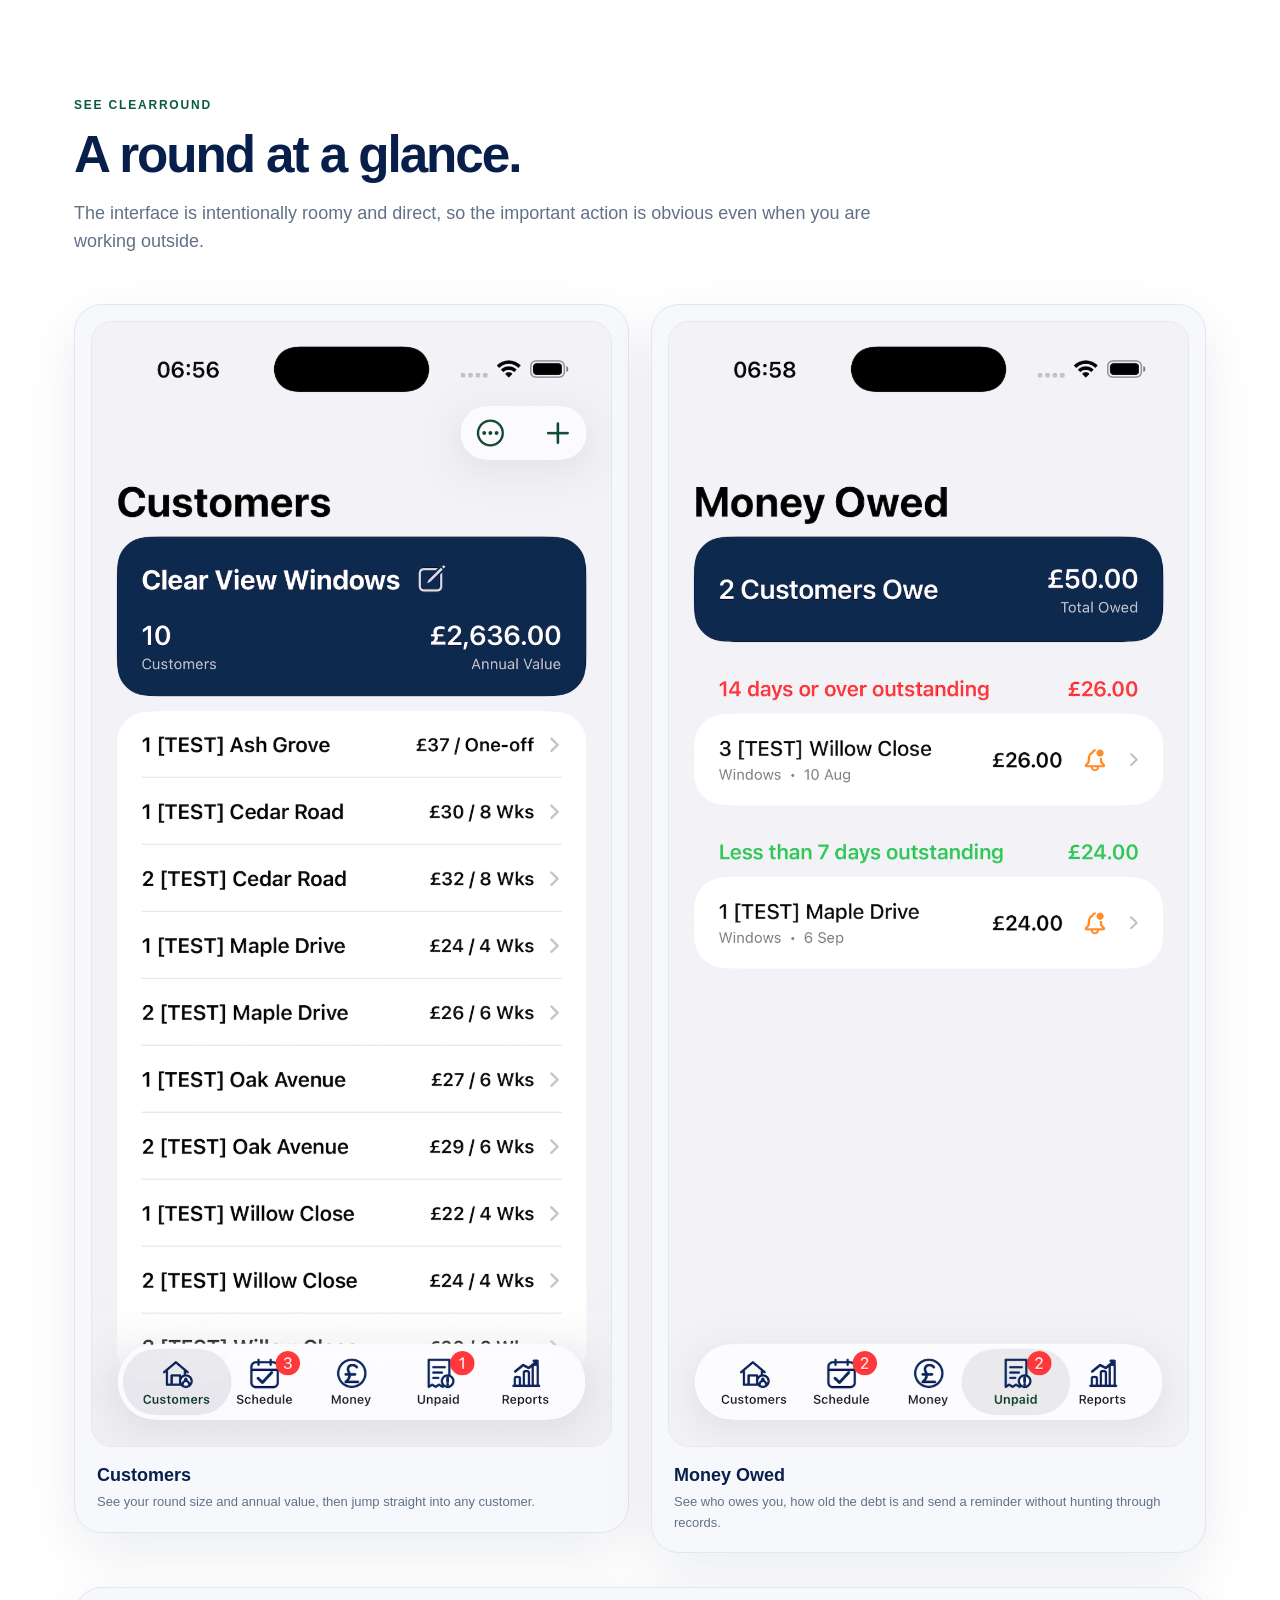
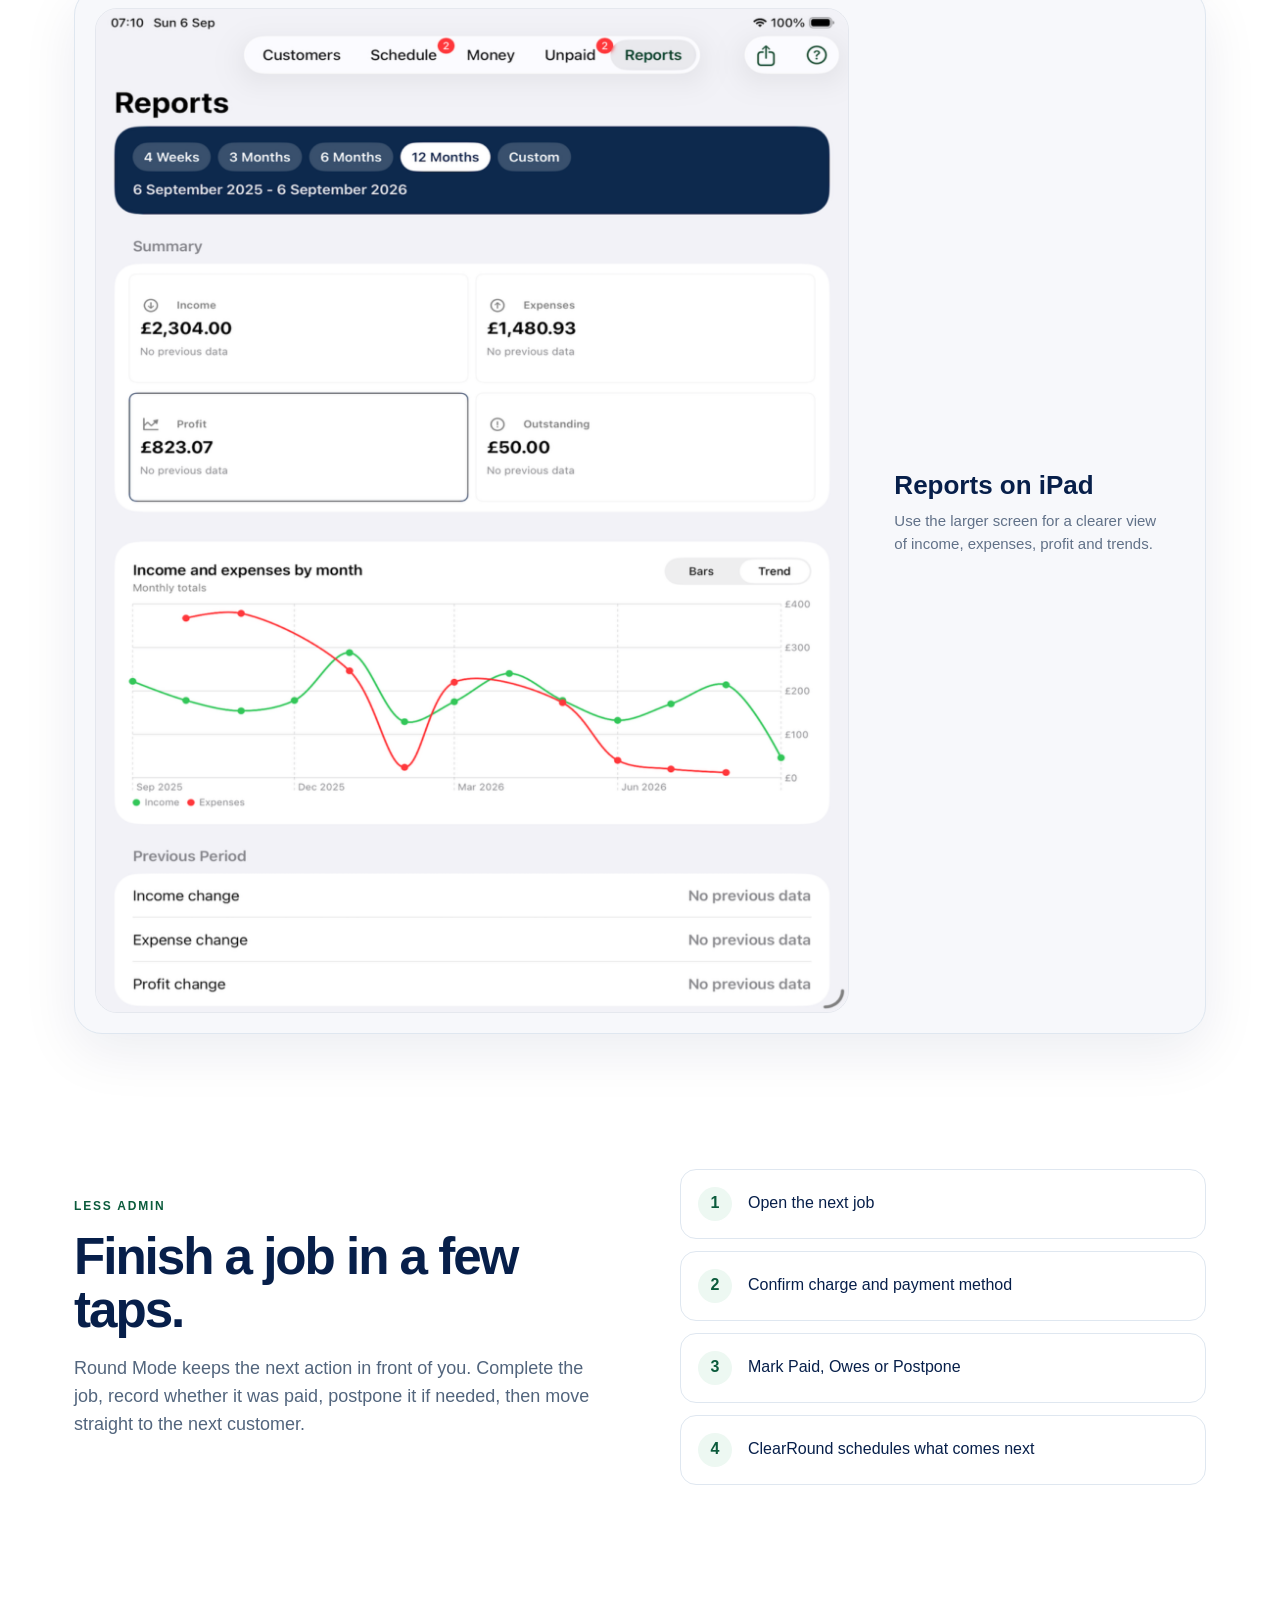
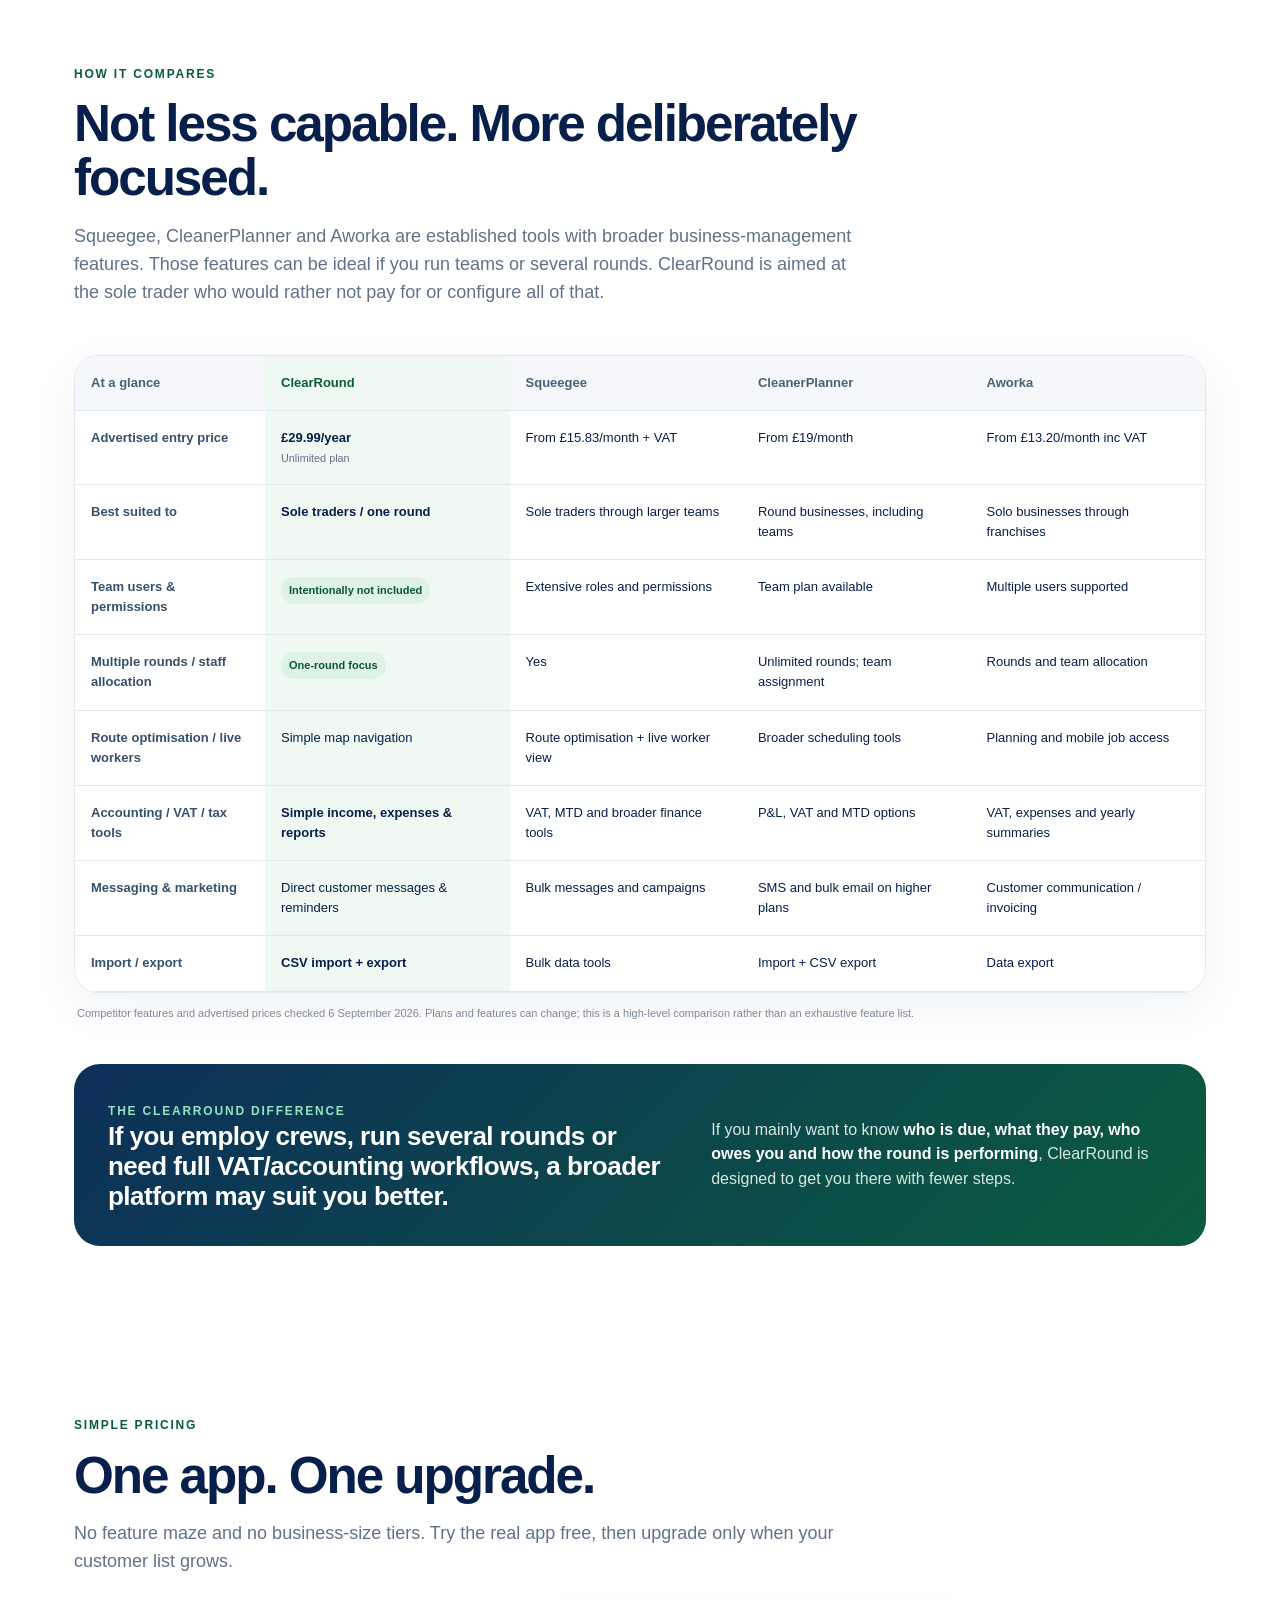
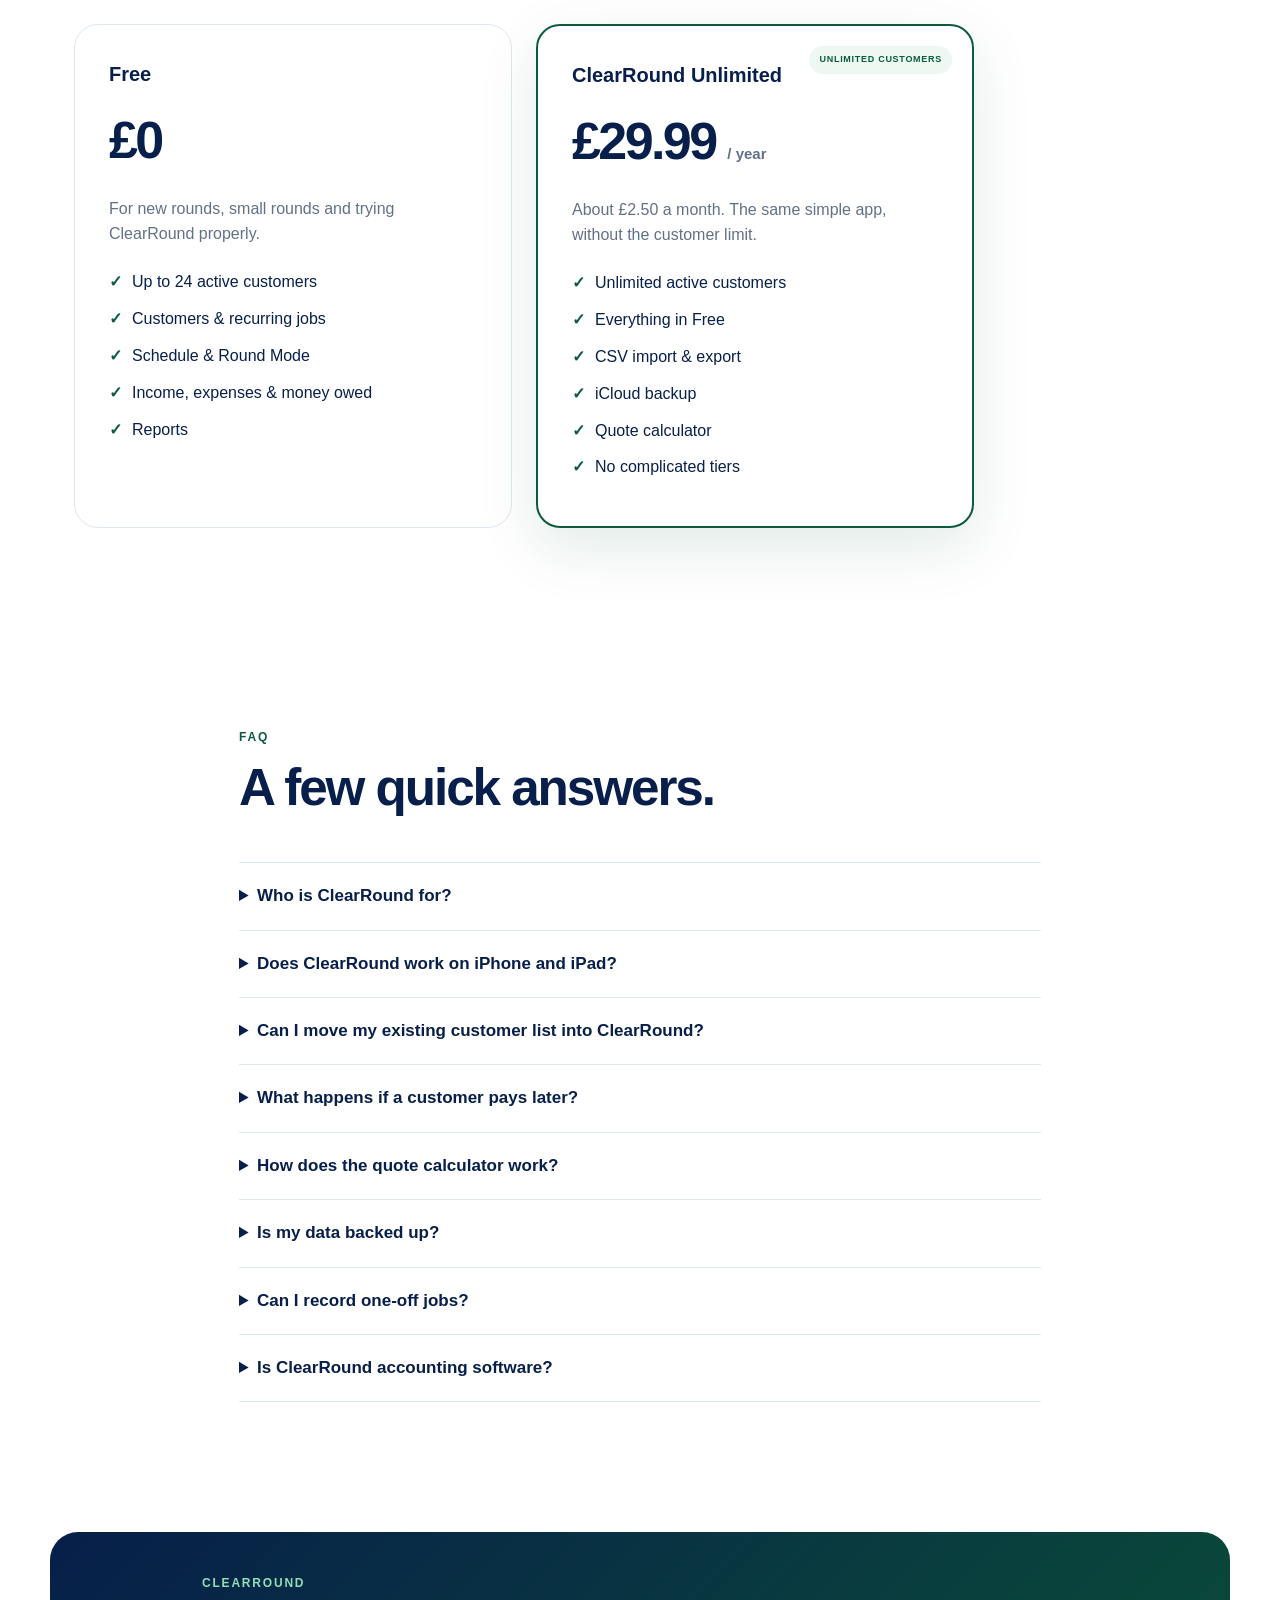
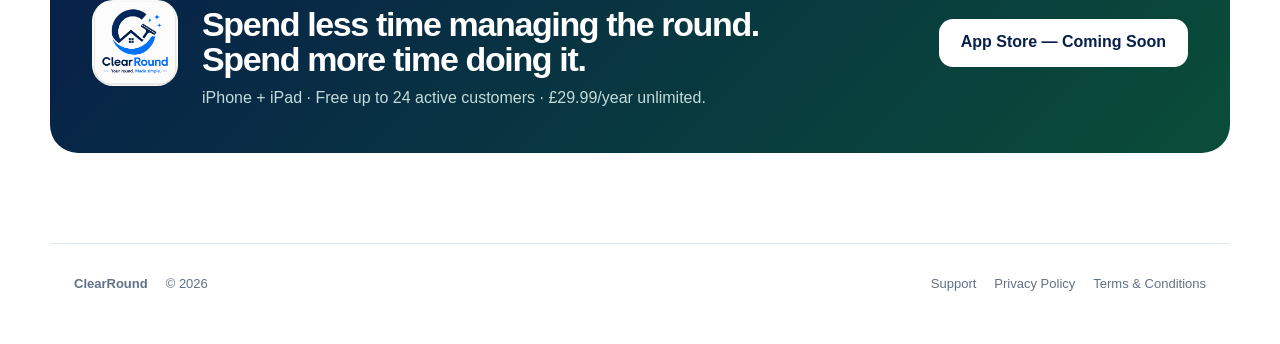
==== commit d97cd33b: "Clarify free allowance of 24 active customers and upgrade at customer 25" ====
--- a/index.html
+++ b/index.html
@@ -35,7 +35,7 @@
         </p>
         <div class="hero-badges" aria-label="Platform and pricing highlights">
           <span>iPhone + iPad</span>
-          <span>Free up to 25 customers</span>
+          <span>Free up to 24 active customers</span>
           <span>£29.99/year unlimited</span>
         </div>
         <div class="hero-actions">
@@ -80,7 +80,7 @@
         <article class="card">
           <div class="icon">£</div>
           <h3>Simple annual price</h3>
-          <p>Use ClearRound free with up to 25 active customers, then unlock unlimited customers for £29.99 a year — about £2.50 a month.</p>
+          <p>Use ClearRound free with up to 24 active customers. For 25 or more, unlock unlimited customers for £29.99 a year — about £2.50 a month.</p>
         </article>
       </div>
     </section>
@@ -250,7 +250,7 @@
           <div class="price">£0</div>
           <p>For new rounds, small rounds and trying ClearRound properly.</p>
           <ul>
-            <li>Up to 25 active customers</li>
+            <li>Up to 24 active customers</li>
             <li>Customers & recurring jobs</li>
             <li>Schedule & Round Mode</li>
             <li>Income, expenses & money owed</li>
@@ -318,7 +318,7 @@
       <div>
         <div class="eyebrow">CLEARROUND</div>
         <h2>Spend less time managing the round.<br>Spend more time doing it.</h2>
-        <p>iPhone + iPad · Free up to 25 customers · £29.99/year unlimited.</p>
+        <p>iPhone + iPad · Free up to 24 active customers · £29.99/year unlimited.</p>
       </div>
       <a class="button inverse" href="#" onclick="return false;">App Store — Coming Soon</a>
     </section>
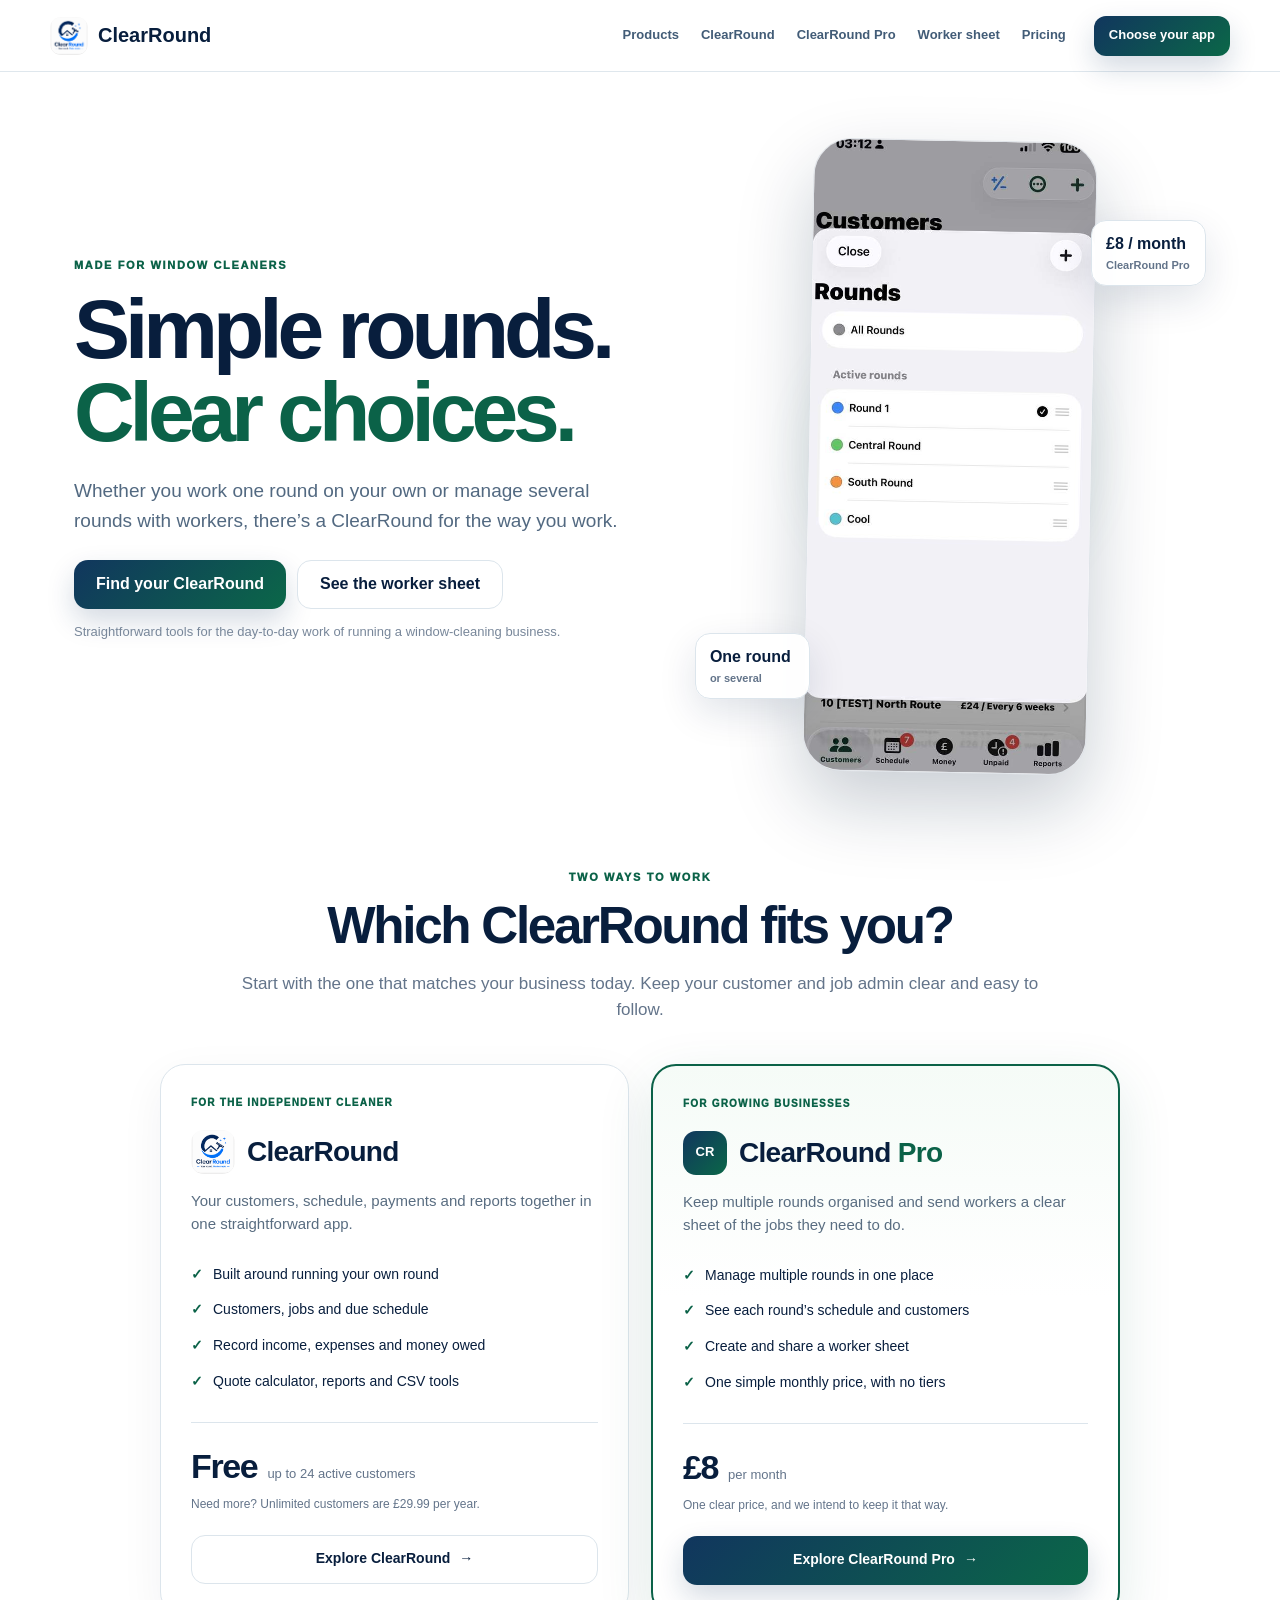
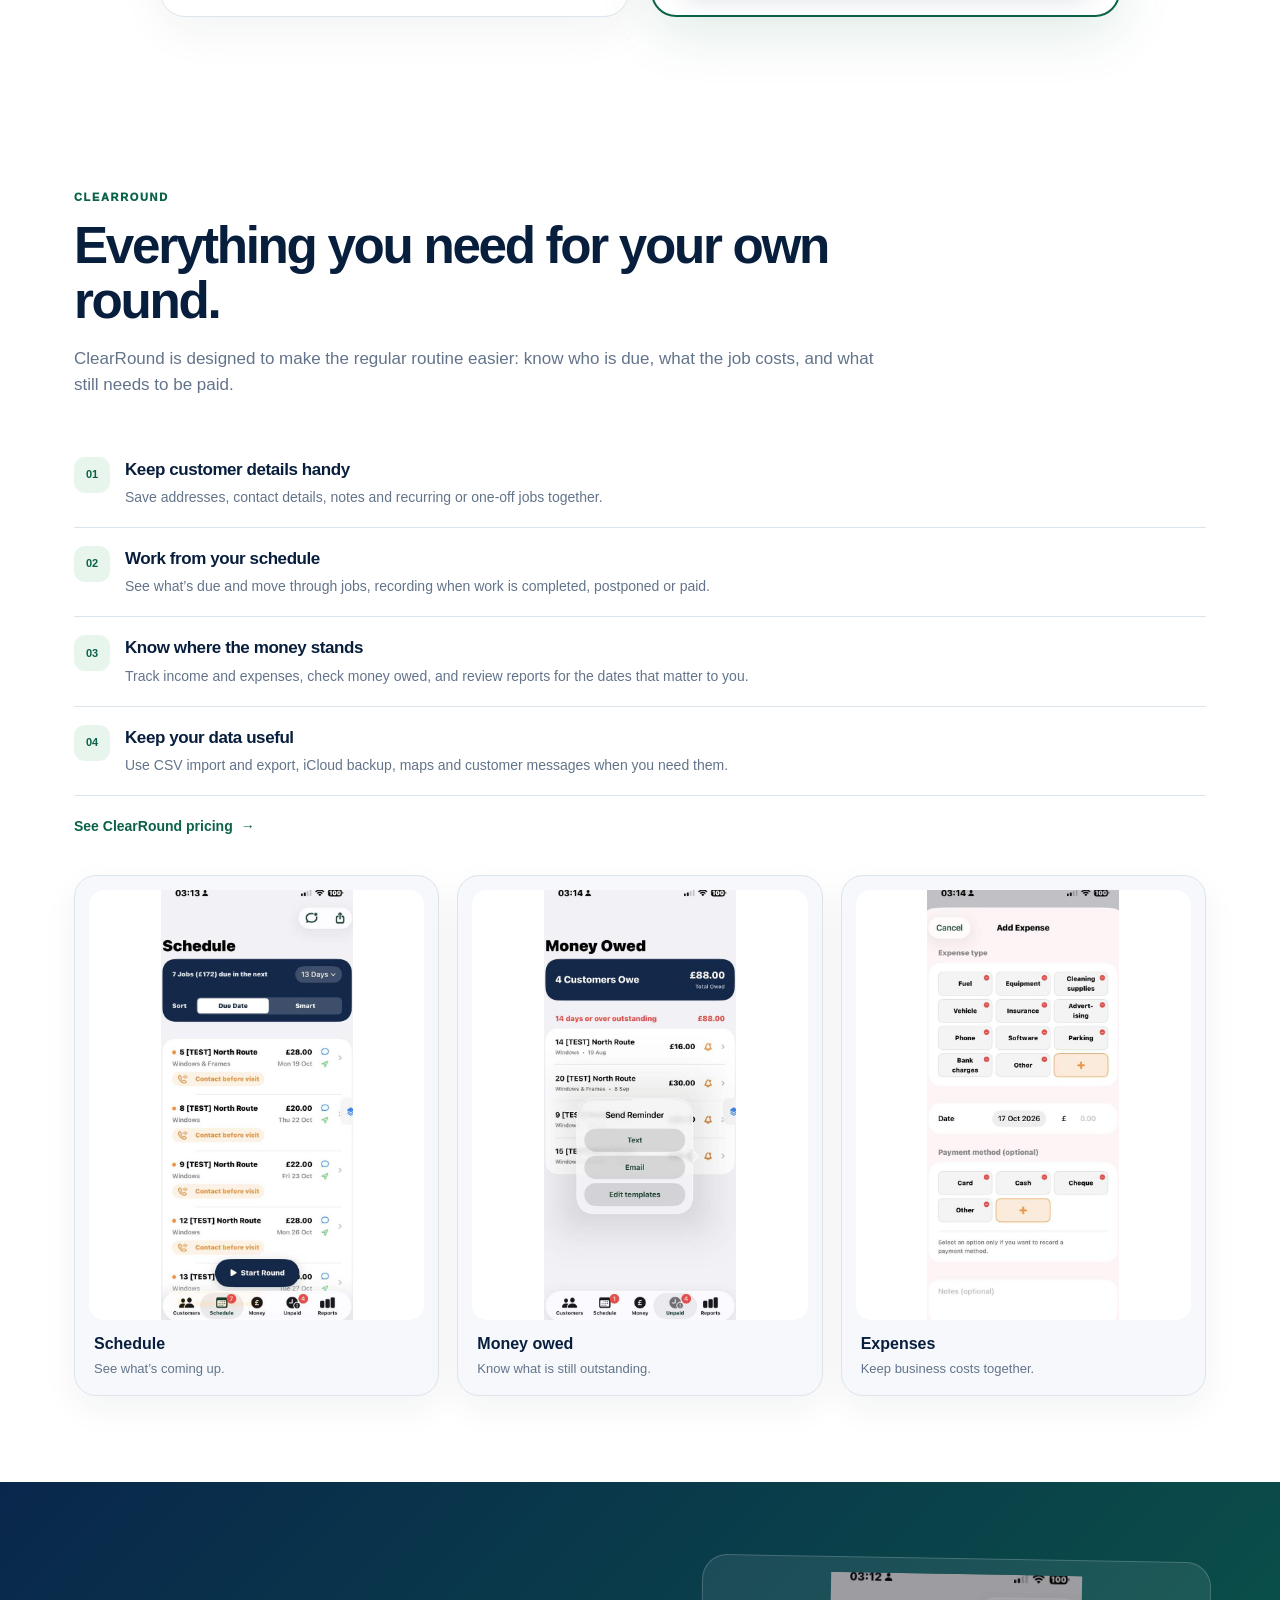
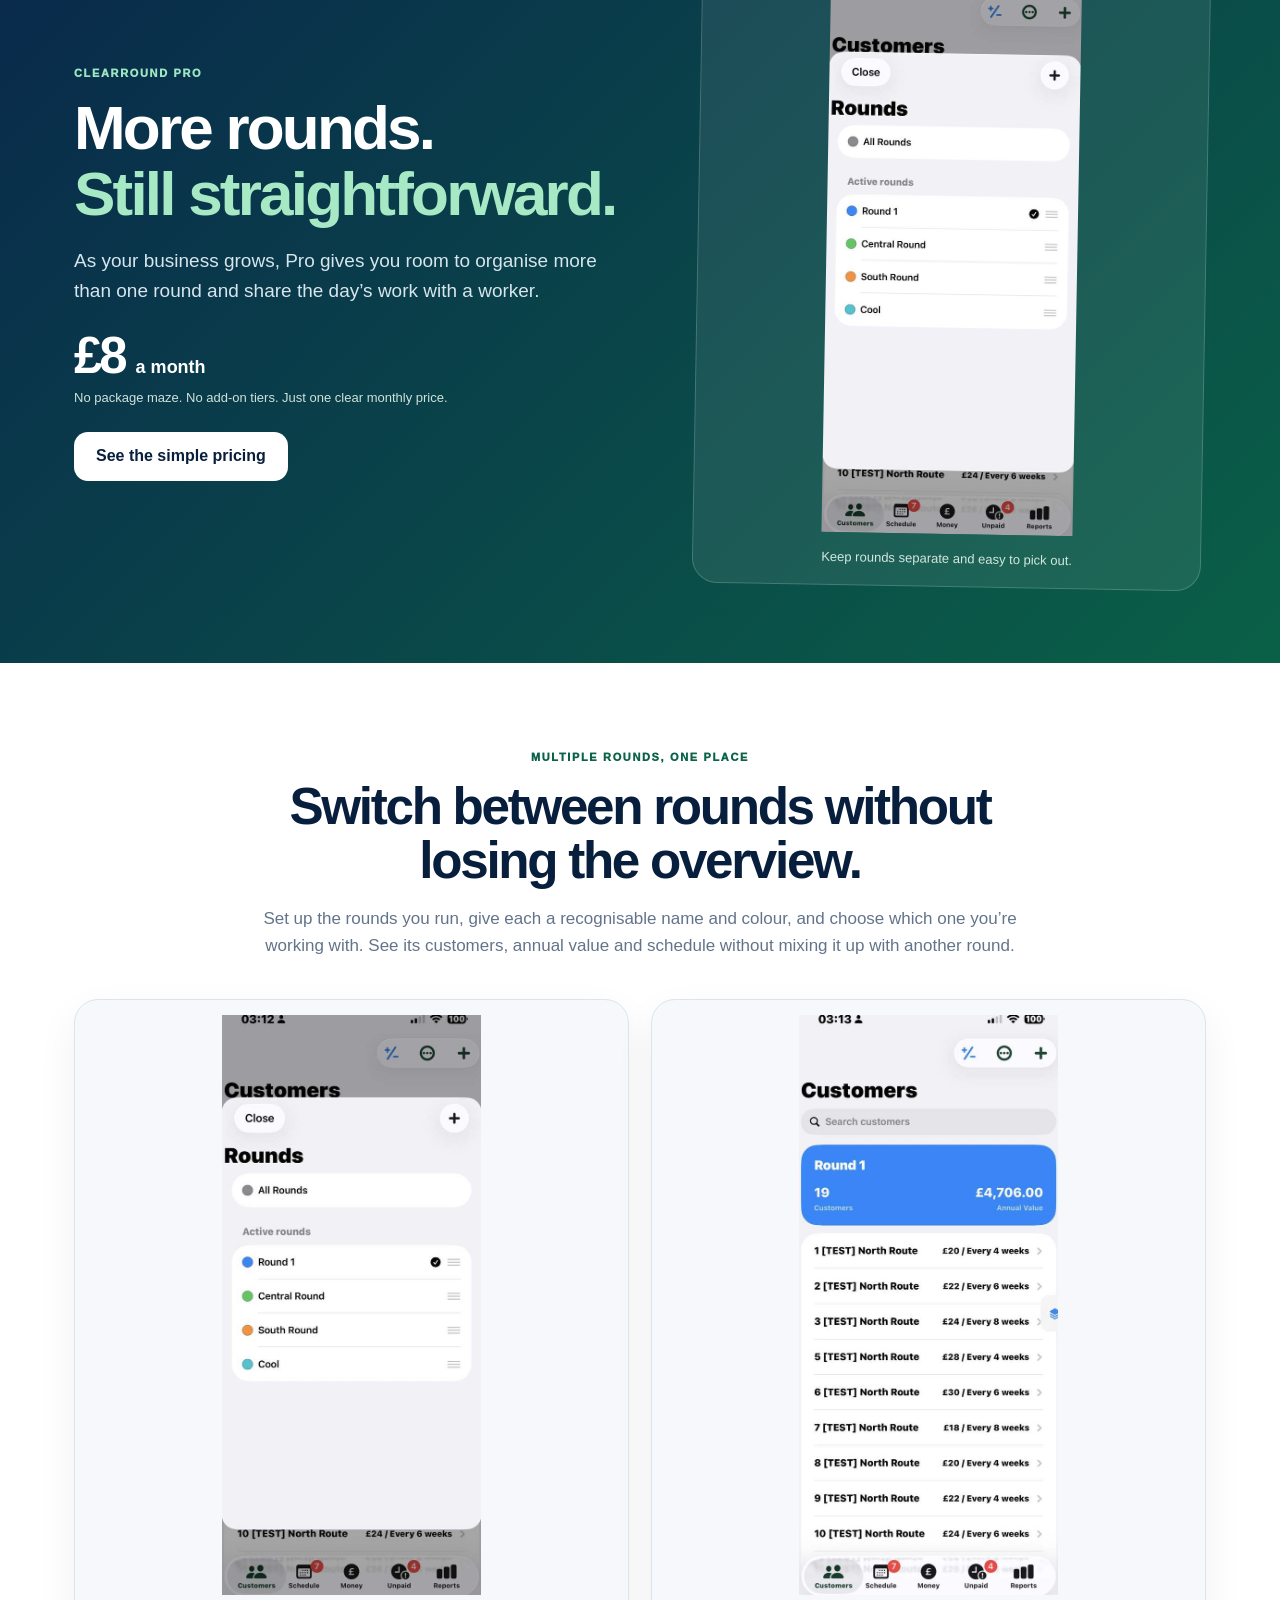
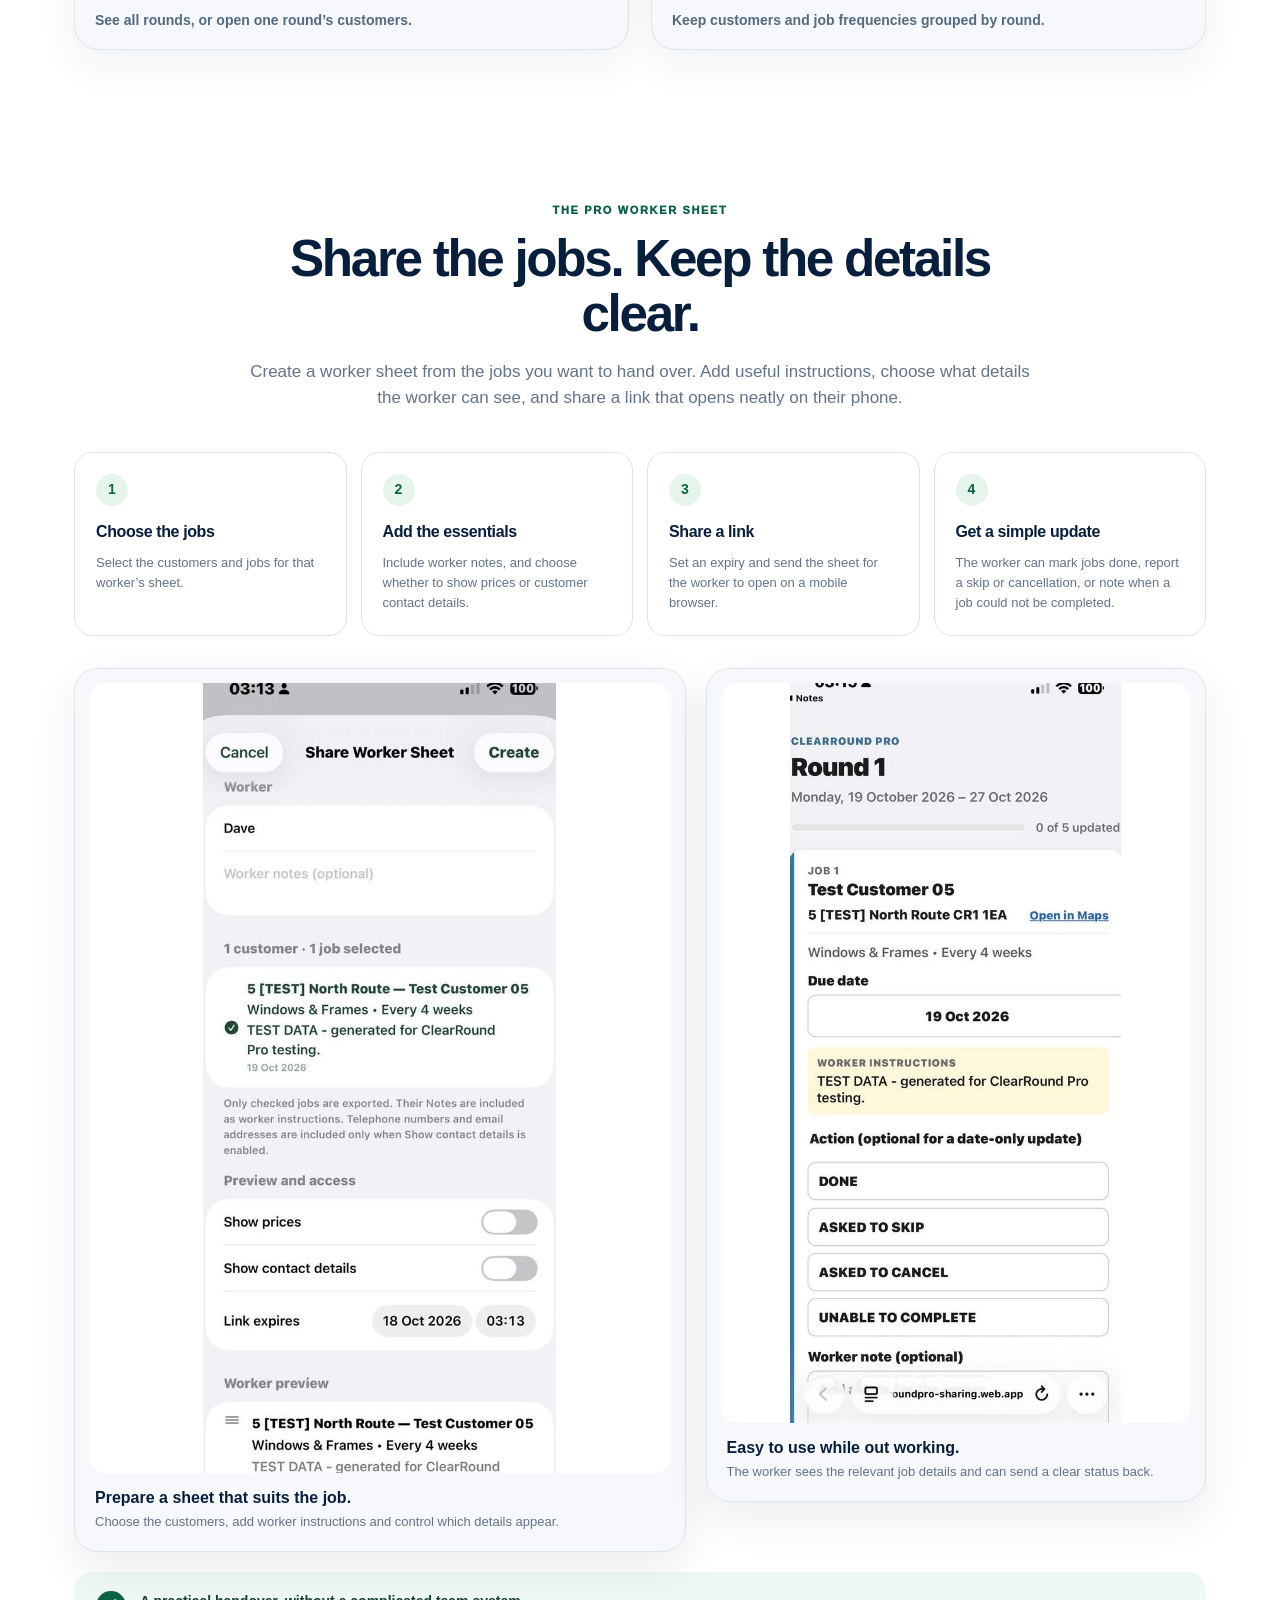
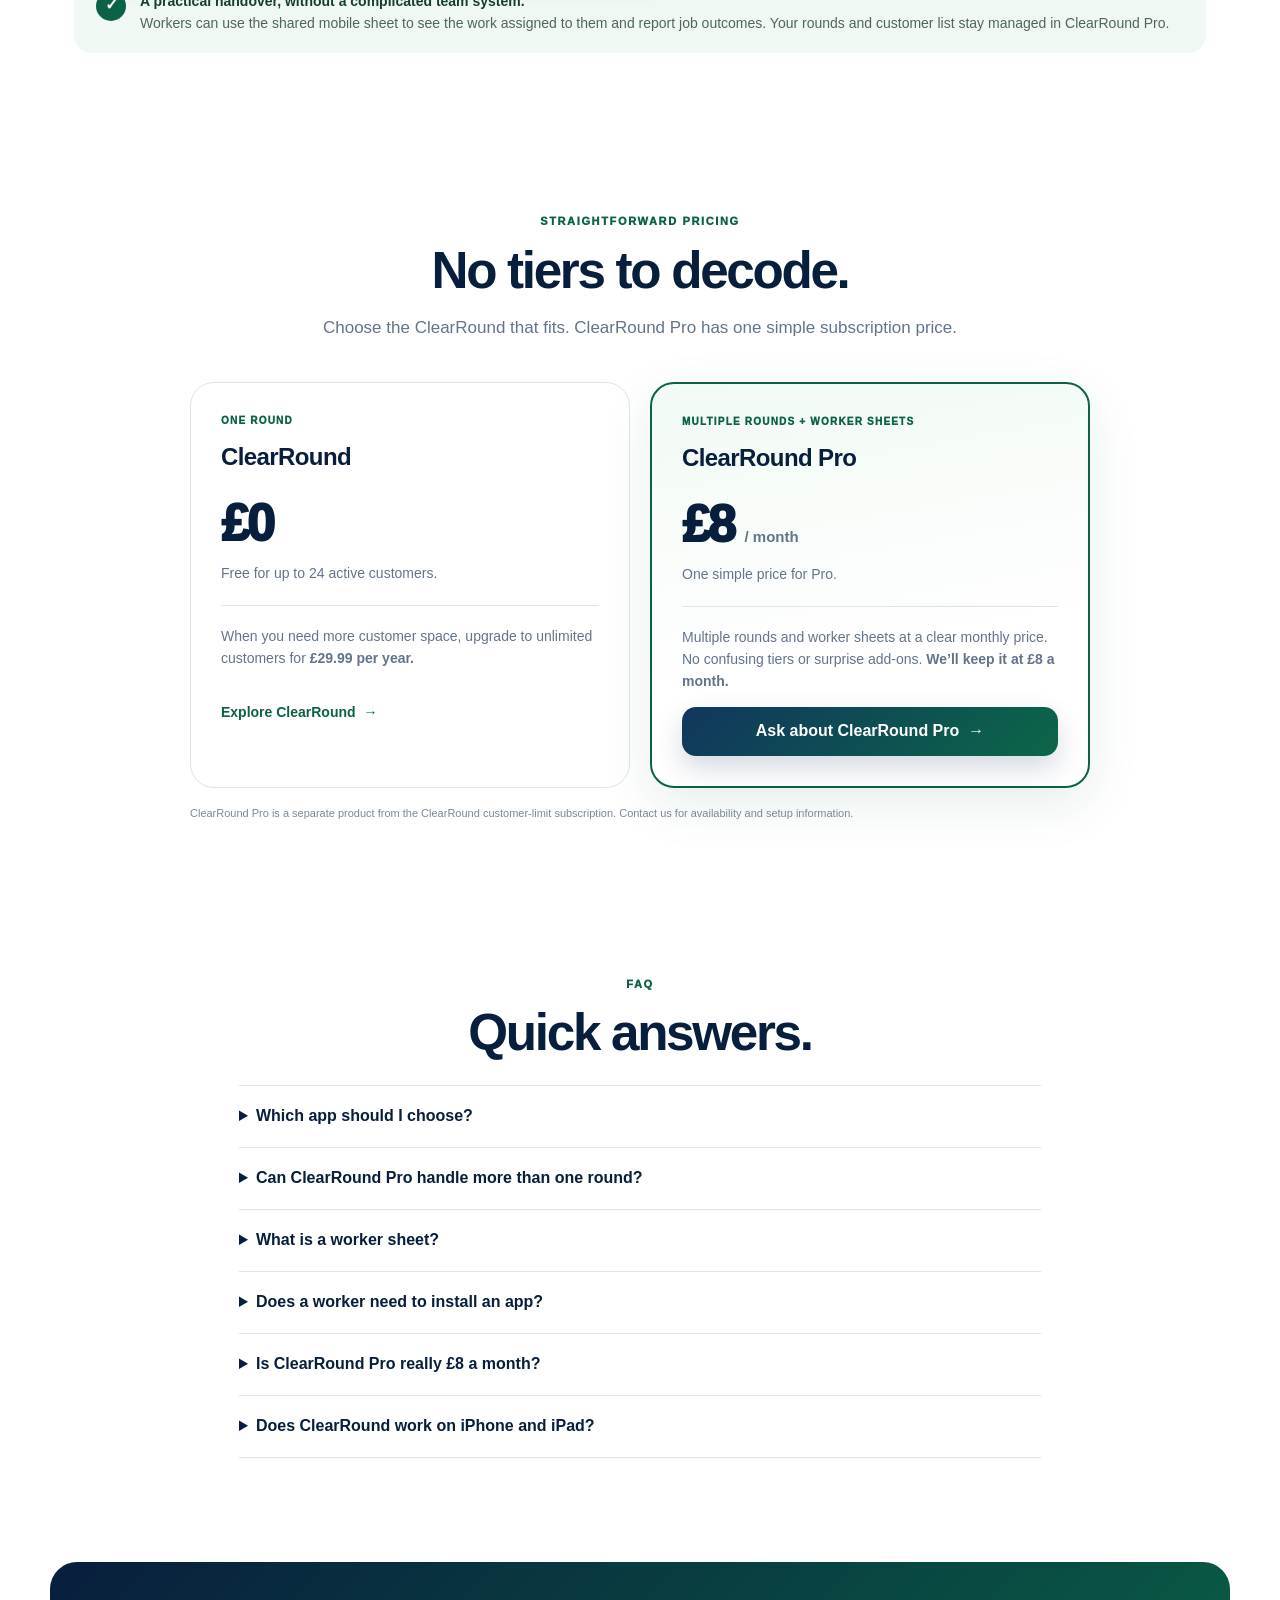
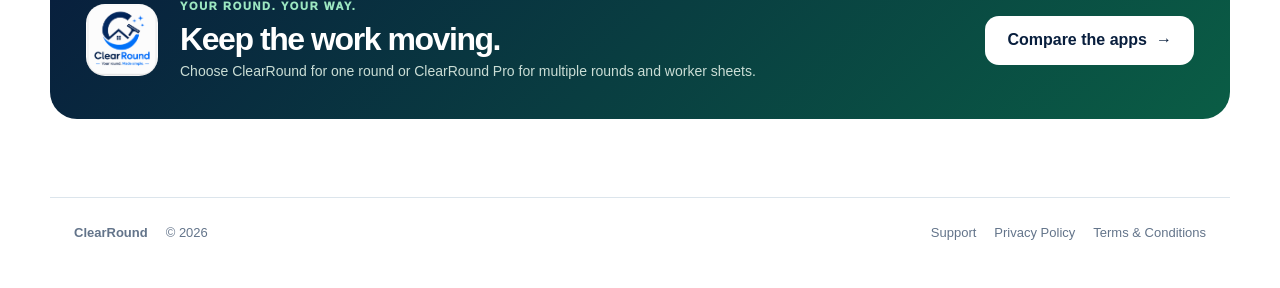
==== commit a37cfbe5: "Introduce ClearRound Pro and worker sheets" ====
--- a/index.html
+++ b/index.html
@@ -1,340 +1,168 @@
 <!doctype html>
-<html lang="en">
+<html lang="en-GB">
 <head>
   <meta charset="utf-8" />
   <meta name="viewport" content="width=device-width, initial-scale=1" />
-  <meta name="description" content="ClearRound is the simple iPhone and iPad round-management app for sole-trader window cleaners — customers, schedules, money owed, reports, CSV import/export, iCloud backup and a simple quote calculator without the business-software clutter." />
-  <meta name="theme-color" content="#0f315c" />
-  <title>ClearRound — Your round. Made simple.</title>
+  <meta name="description" content="Choose ClearRound for a simple window-cleaning round, or ClearRound Pro for multiple rounds and easy worker sheets at one straightforward monthly price." />
+  <meta name="theme-color" content="#0b284d" />
+  <title>ClearRound — Simple rounds. Clear choices.</title>
   <link rel="stylesheet" href="styles.css" />
 </head>
 <body>
   <header class="nav">
-    <a class="brand" href="#top" aria-label="ClearRound home">
-      <img src="clearround-logo.png" alt="ClearRound logo" />
-      <span>ClearRound</span>
-    </a>
+    <a class="brand" href="#top" aria-label="ClearRound home"><img src="clearround-logo.png" alt="" /><span>ClearRound</span></a>
     <nav aria-label="Main navigation">
-      <a href="#why">Why ClearRound?</a>
-      <a href="#features">Features</a>
-      <a href="#screens">Screens</a>
-      <a href="#compare">Compare</a>
+      <a href="#products">Products</a>
+      <a href="#clearround">ClearRound</a>
+      <a href="#pro">ClearRound Pro</a>
+      <a href="#worker-sheet">Worker sheet</a>
       <a href="#pricing">Pricing</a>
-      <a href="#faq">FAQ</a>
     </nav>
-    <a class="button small" href="#download">Get ClearRound</a>
+    <a class="button small" href="#products">Choose your app</a>
   </header>
 
   <main id="top">
     <section class="hero">
       <div class="hero-copy">
-        <div class="eyebrow">ROUND MANAGEMENT WITHOUT THE FUSS</div>
-        <h1>Your round.<br><span>Made simple.</span></h1>
-        <p class="lead">
-          ClearRound is built mainly for sole-trader window cleaners who want to organise one round well — not run a fleet, manage departments or learn a huge business system.
-        </p>
-        <div class="hero-badges" aria-label="Platform and pricing highlights">
-          <span>iPhone + iPad</span>
-          <span>Free up to 24 active customers</span>
-          <span>£29.99/year unlimited</span>
-        </div>
-        <div class="hero-actions">
-          <a class="button" href="#download">Get ClearRound</a>
-          <a class="button ghost" href="#screens">See the app</a>
-        </div>
-        <p class="micro">Customers, quotes, schedule, money owed and reports — kept deliberately straightforward.</p>
+        <div class="eyebrow">MADE FOR WINDOW CLEANERS</div>
+        <h1>Simple rounds.<br><span>Clear choices.</span></h1>
+        <p class="lead">Whether you work one round on your own or manage several rounds with workers, there’s a ClearRound for the way you work.</p>
+        <div class="hero-actions"><a class="button" href="#products">Find your ClearRound</a><a class="button ghost" href="#worker-sheet">See the worker sheet</a></div>
+        <p class="micro">Straightforward tools for the day-to-day work of running a window-cleaning business.</p>
       </div>
-
-      <div class="hero-visual" aria-label="ClearRound Customers screen on iPhone">
+      <div class="hero-visual" aria-label="ClearRound app screenshots">
         <div class="device-shadow"></div>
-        <img class="hero-shot" src="assets/customers.png" alt="ClearRound Customers screen showing round value, customer addresses and job frequencies" />
-        <div class="floating-card float-one"><strong>£29.99</strong><span>per year</span></div>
-        <div class="floating-card float-two"><strong>iCloud</strong><span>backup</span></div>
+        <img class="hero-shot" src="assets/pro-rounds.jpg" alt="ClearRound Pro round selector showing several active rounds" />
+        <div class="floating-card float-one"><strong>One round</strong><span>or several</span></div>
+        <div class="floating-card float-two"><strong>£8 / month</strong><span>ClearRound Pro</span></div>
       </div>
     </section>
 
-    <section class="trust" aria-label="Core ClearRound areas">
-      <span>Customers</span><span>Schedule</span><span>Income & Expenses</span><span>Money Owed</span><span>Reports</span>
-    </section>
-
-    <section class="section" id="why">
-      <div class="section-heading">
-        <div class="eyebrow">WHY CLEARROUND?</div>
-        <h2>Built for the person cleaning the windows.</h2>
-        <p>
-          Plenty of excellent business platforms are designed to manage teams, multiple rounds, advanced invoicing, marketing and accounting. ClearRound takes a different approach: the everyday tools a sole trader needs, with less setup and fewer screens to get through.
-        </p>
+    <section class="product-picker section" id="products">
+      <div class="section-heading centered">
+        <div class="eyebrow">TWO WAYS TO WORK</div>
+        <h2>Which ClearRound fits you?</h2>
+        <p>Start with the one that matches your business today. Keep your customer and job admin clear and easy to follow.</p>
       </div>
-
-      <div class="cards three">
-        <article class="card">
-          <div class="icon">✓</div>
-          <h3>One-round simplicity</h3>
-          <p>Add a customer, set the price and frequency, then work from the schedule. No user roles, team dashboards or multi-round admin to configure.</p>
+      <div class="product-cards">
+        <article class="product-card basic">
+          <div class="product-label">FOR THE INDEPENDENT CLEANER</div>
+          <div class="product-title"><img src="clearround-logo.png" alt="" /><h3>ClearRound</h3></div>
+          <p class="product-intro">Your customers, schedule, payments and reports together in one straightforward app.</p>
+          <ul class="check-list"><li>Built around running your own round</li><li>Customers, jobs and due schedule</li><li>Record income, expenses and money owed</li><li>Quote calculator, reports and CSV tools</li></ul>
+          <div class="product-price"><strong>Free</strong><span>up to 24 active customers</span></div>
+          <p class="price-note">Need more? Unlimited customers are £29.99 per year.</p>
+          <a class="button ghost full" href="#clearround">Explore ClearRound <span aria-hidden="true">→</span></a>
         </article>
-        <article class="card">
-          <div class="icon">⌁</div>
-          <h3>Made for mobile</h3>
-          <p>Designed around quick use on iPhone while you are out working, with an iPad layout when you want more space for reports and admin.</p>
-        </article>
-        <article class="card">
-          <div class="icon">£</div>
-          <h3>Simple annual price</h3>
-          <p>Use ClearRound free with up to 24 active customers. For 25 or more, unlock unlimited customers for £29.99 a year — about £2.50 a month.</p>
+        <article class="product-card pro-card">
+          <div class="product-label">FOR GROWING BUSINESSES</div>
+          <div class="product-title pro-title"><div class="pro-mark">CR</div><h3>ClearRound <span>Pro</span></h3></div>
+          <p class="product-intro">Keep multiple rounds organised and send workers a clear sheet of the jobs they need to do.</p>
+          <ul class="check-list"><li>Manage multiple rounds in one place</li><li>See each round’s schedule and customers</li><li>Create and share a worker sheet</li><li>One simple monthly price, with no tiers</li></ul>
+          <div class="product-price"><strong>£8</strong><span>per month</span></div>
+          <p class="price-note">One clear price, and we intend to keep it that way.</p>
+          <a class="button full" href="#pro">Explore ClearRound Pro <span aria-hidden="true">→</span></a>
         </article>
       </div>
     </section>
 
-    <section class="section shaded" id="features">
+    <section class="section basic-section" id="clearround">
       <div class="section-heading">
-        <div class="eyebrow">THE ESSENTIALS + USEFUL EXTRAS</div>
-        <h2>Everything you need to keep your round moving.</h2>
-        <p>ClearRound keeps the core workflow small, while adding the practical features that save real time.</p>
+        <div class="eyebrow">CLEARROUND</div>
+        <h2>Everything you need for your own round.</h2>
+        <p>ClearRound is designed to make the regular routine easier: know who is due, what the job costs, and what still needs to be paid.</p>
       </div>
-
-      <div class="features-grid">
-        <article><span>01</span><div><h3>Customers & jobs</h3><p>Keep addresses, contact details, notes, photos and multiple job types together. Set recurring frequencies or one-off work.</p></div></article>
-        <article><span>02</span><div><h3>Smart schedule</h3><p>See work that is due, overdue and coming up. Complete, postpone or move through jobs quickly in Round Mode.</p></div></article>
-        <article><span>03</span><div><h3>Paid or owed</h3><p>Mark a completed job paid straight away or leave it outstanding. ClearRound keeps payment date and completion date separate.</p></div></article>
-        <article><span>04</span><div><h3>Quote calculator</h3><p>Build a quote using your own prices and quantities. Add windows and other job items as you walk around a property, with a clear total to help you price the work.</p></div></article>
-        <article><span>05</span><div><h3>Income & expenses</h3><p>Track job income, other income and business expenses without turning the app into full accounting software.</p></div></article>
-        <article><span>06</span><div><h3>Clear reports</h3><p>See income, expenses, profit and outstanding money across useful date ranges, with bar and trend views.</p></div></article>
-        <article><span>07</span><div><h3>Import your data</h3><p>Move an existing customer list into ClearRound using CSV instead of typing every customer again. Import tools help check the structure before committing the full file.</p></div></article>
-        <article><span>08</span><div><h3>Export when you want</h3><p>Export customer and financial data to CSV so your information is not trapped inside the app and can be used elsewhere when needed.</p></div></article>
-        <article><span>09</span><div><h3>iCloud backup</h3><p>Use iCloud to keep your ClearRound data backed up with your Apple account, giving extra reassurance if you change or replace a device.</p></div></article>
-        <article><span>10</span><div><h3>Message & navigate</h3><p>Use saved customer contact details to send a message, and open supported addresses in your preferred maps app when you need directions.</p></div></article>
+      <div class="basic-grid">
+        <div class="basic-copy">
+          <div class="feature-row"><span class="feature-icon">01</span><div><h3>Keep customer details handy</h3><p>Save addresses, contact details, notes and recurring or one-off jobs together.</p></div></div>
+          <div class="feature-row"><span class="feature-icon">02</span><div><h3>Work from your schedule</h3><p>See what’s due and move through jobs, recording when work is completed, postponed or paid.</p></div></div>
+          <div class="feature-row"><span class="feature-icon">03</span><div><h3>Know where the money stands</h3><p>Track income and expenses, check money owed, and review reports for the dates that matter to you.</p></div></div>
+          <div class="feature-row"><span class="feature-icon">04</span><div><h3>Keep your data useful</h3><p>Use CSV import and export, iCloud backup, maps and customer messages when you need them.</p></div></div>
+          <a class="text-link" href="#pricing">See ClearRound pricing <span aria-hidden="true">→</span></a>
+        </div>
       </div>
-
-      <div class="quote-note">
-        <div class="quote-mark">£</div>
-        <div><strong>Your prices. A clear quote.</strong><span>Set your rates, adjust quantities with simple plus and minus controls, and review the total before sharing a quote by message or email.</span></div>
+      <div class="basic-gallery" aria-label="ClearRound app screens">
+        <figure><img src="assets/pro-schedule.jpg" alt="Schedule showing due jobs and customer visit reminders" loading="lazy" /><figcaption><strong>Schedule</strong><span>See what’s coming up.</span></figcaption></figure>
+        <figure><img src="assets/money-owed.jpg" alt="Money Owed screen listing customers and unpaid balances" loading="lazy" /><figcaption><strong>Money owed</strong><span>Know what is still outstanding.</span></figcaption></figure>
+        <figure><img src="assets/expenses.jpg" alt="Add Expense screen with expense categories and payment methods" loading="lazy" /><figcaption><strong>Expenses</strong><span>Keep business costs together.</span></figcaption></figure>
       </div>
     </section>
 
-    <section class="section screens" id="screens">
-      <div class="section-heading">
-        <div class="eyebrow">SEE CLEARROUND</div>
-        <h2>A round at a glance.</h2>
-        <p>The interface is intentionally roomy and direct, so the important action is obvious even when you are working outside.</p>
-      </div>
-
-      <div class="screen-grid">
-        <figure class="screen-card tall">
-          <img src="assets/customers.png" alt="ClearRound customer list on iPhone" loading="lazy" />
-          <figcaption><strong>Customers</strong><span>See your round size and annual value, then jump straight into any customer.</span></figcaption>
-        </figure>
-        <figure class="screen-card tall">
-          <img src="assets/unpaid.png" alt="ClearRound Money Owed screen on iPhone" loading="lazy" />
-          <figcaption><strong>Money Owed</strong><span>See who owes you, how old the debt is and send a reminder without hunting through records.</span></figcaption>
-        </figure>
-        <figure class="screen-card wide">
-          <img src="assets/reports-ipad.png" alt="ClearRound Reports screen on iPad showing income, expenses, profit and trend chart" loading="lazy" />
-          <figcaption><strong>Reports on iPad</strong><span>Use the larger screen for a clearer view of income, expenses, profit and trends.</span></figcaption>
-        </figure>
+    <section class="pro-band" id="pro">
+      <div class="section pro-intro">
+        <div class="pro-intro-copy">
+          <div class="eyebrow light">CLEARROUND PRO</div>
+          <h2>More rounds.<br><span>Still straightforward.</span></h2>
+          <p class="lead">As your business grows, Pro gives you room to organise more than one round and share the day’s work with a worker.</p>
+          <div class="price-highlight"><strong>£8</strong><span>a month</span><small>No package maze. No add-on tiers. Just one clear monthly price.</small></div>
+          <a class="button inverse" href="#pricing">See the simple pricing</a>
+        </div>
+        <figure class="pro-round-visual"><img src="assets/pro-rounds.jpg" alt="ClearRound Pro showing a list of active rounds" loading="lazy" /><figcaption>Keep rounds separate and easy to pick out.</figcaption></figure>
       </div>
     </section>
 
-    <section class="section split less-admin">
-      <div>
-        <div class="eyebrow">LESS ADMIN</div>
-        <h2>Finish a job in a few taps.</h2>
-        <p class="lead smaller">
-          Round Mode keeps the next action in front of you. Complete the job, record whether it was paid, postpone it if needed, then move straight to the next customer.
-        </p>
+    <section class="section rounds-section">
+      <div class="section-heading centered">
+        <div class="eyebrow">MULTIPLE ROUNDS, ONE PLACE</div>
+        <h2>Switch between rounds without losing the overview.</h2>
+        <p>Set up the rounds you run, give each a recognisable name and colour, and choose which one you’re working with. See its customers, annual value and schedule without mixing it up with another round.</p>
       </div>
-      <div class="flow">
-        <div><b>1</b><span>Open the next job</span></div>
-        <div><b>2</b><span>Confirm charge and payment method</span></div>
-        <div><b>3</b><span>Mark Paid, Owes or Postpone</span></div>
-        <div><b>4</b><span>ClearRound schedules what comes next</span></div>
+      <div class="rounds-layout">
+        <figure class="rounds-image"><img src="assets/pro-rounds.jpg" alt="Round selector with All Rounds and separately named active rounds" loading="lazy" /><figcaption>See all rounds, or open one round’s customers.</figcaption></figure>
+        <figure class="rounds-image customers-image"><img src="assets/pro-customers.jpg" alt="Customer list filtered to Round 1 with customer prices and service frequencies" loading="lazy" /><figcaption>Keep customers and job frequencies grouped by round.</figcaption></figure>
       </div>
     </section>
 
-    <section class="section compare" id="compare">
-      <div class="section-heading">
-        <div class="eyebrow">HOW IT COMPARES</div>
-        <h2>Not less capable. More deliberately focused.</h2>
-        <p>
-          Squeegee, CleanerPlanner and Aworka are established tools with broader business-management features. Those features can be ideal if you run teams or several rounds. ClearRound is aimed at the sole trader who would rather not pay for or configure all of that.
-        </p>
+    <section class="section worker-section" id="worker-sheet">
+      <div class="section-heading centered">
+        <div class="eyebrow">THE PRO WORKER SHEET</div>
+        <h2>Share the jobs. Keep the details clear.</h2>
+        <p>Create a worker sheet from the jobs you want to hand over. Add useful instructions, choose what details the worker can see, and share a link that opens neatly on their phone.</p>
       </div>
-
-      <div class="comparison-wrap" role="region" aria-label="ClearRound competitor comparison" tabindex="0">
-        <table class="comparison-table">
-          <thead>
-            <tr>
-              <th>At a glance</th>
-              <th class="clearround-col">ClearRound</th>
-              <th>Squeegee</th>
-              <th>CleanerPlanner</th>
-              <th>Aworka</th>
-            </tr>
-          </thead>
-          <tbody>
-            <tr>
-              <th>Advertised entry price</th>
-              <td class="clearround-col"><strong>£29.99/year</strong><small>Unlimited plan</small></td>
-              <td>From £15.83/month + VAT</td>
-              <td>From £19/month</td>
-              <td>From £13.20/month inc VAT</td>
-            </tr>
-            <tr>
-              <th>Best suited to</th>
-              <td class="clearround-col"><strong>Sole traders / one round</strong></td>
-              <td>Sole traders through larger teams</td>
-              <td>Round businesses, including teams</td>
-              <td>Solo businesses through franchises</td>
-            </tr>
-            <tr>
-              <th>Team users & permissions</th>
-              <td class="clearround-col"><span class="simple-badge">Intentionally not included</span></td>
-              <td>Extensive roles and permissions</td>
-              <td>Team plan available</td>
-              <td>Multiple users supported</td>
-            </tr>
-            <tr>
-              <th>Multiple rounds / staff allocation</th>
-              <td class="clearround-col"><span class="simple-badge">One-round focus</span></td>
-              <td>Yes</td>
-              <td>Unlimited rounds; team assignment</td>
-              <td>Rounds and team allocation</td>
-            </tr>
-            <tr>
-              <th>Route optimisation / live workers</th>
-              <td class="clearround-col">Simple map navigation</td>
-              <td>Route optimisation + live worker view</td>
-              <td>Broader scheduling tools</td>
-              <td>Planning and mobile job access</td>
-            </tr>
-            <tr>
-              <th>Accounting / VAT / tax tools</th>
-              <td class="clearround-col"><strong>Simple income, expenses & reports</strong></td>
-              <td>VAT, MTD and broader finance tools</td>
-              <td>P&amp;L, VAT and MTD options</td>
-              <td>VAT, expenses and yearly summaries</td>
-            </tr>
-            <tr>
-              <th>Messaging & marketing</th>
-              <td class="clearround-col">Direct customer messages & reminders</td>
-              <td>Bulk messages and campaigns</td>
-              <td>SMS and bulk email on higher plans</td>
-              <td>Customer communication / invoicing</td>
-            </tr>
-            <tr>
-              <th>Import / export</th>
-              <td class="clearround-col"><strong>CSV import + export</strong></td>
-              <td>Bulk data tools</td>
-              <td>Import + CSV export</td>
-              <td>Data export</td>
-            </tr>
-          </tbody>
-        </table>
+      <div class="worker-steps">
+        <article><b>1</b><h3>Choose the jobs</h3><p>Select the customers and jobs for that worker’s sheet.</p></article>
+        <article><b>2</b><h3>Add the essentials</h3><p>Include worker notes, and choose whether to show prices or customer contact details.</p></article>
+        <article><b>3</b><h3>Share a link</h3><p>Set an expiry and send the sheet for the worker to open on a mobile browser.</p></article>
+        <article><b>4</b><h3>Get a simple update</h3><p>The worker can mark jobs done, report a skip or cancellation, or note when a job could not be completed.</p></article>
       </div>
-      <p class="comparison-note">Competitor features and advertised prices checked 6 September 2026. Plans and features can change; this is a high-level comparison rather than an exhaustive feature list.</p>
-
-      <div class="focus-banner">
-        <div><span class="eyebrow">THE CLEARROUND DIFFERENCE</span><h3>If you employ crews, run several rounds or need full VAT/accounting workflows, a broader platform may suit you better.</h3></div>
-        <p>If you mainly want to know <strong>who is due, what they pay, who owes you and how the round is performing</strong>, ClearRound is designed to get you there with fewer steps.</p>
+      <div class="worker-gallery">
+        <figure class="worker-shot setup-shot"><img src="assets/worker-setup.jpg" alt="Worker sheet setup with a name, optional instructions, selected jobs, visibility controls and link expiry" loading="lazy" /><figcaption><strong>Prepare a sheet that suits the job.</strong><span>Choose the customers, add worker instructions and control which details appear.</span></figcaption></figure>
+        <figure class="worker-shot mobile-shot"><img src="assets/worker-mobile.jpg" alt="Worker view on a phone with job details, instructions, due date and job outcome buttons" loading="lazy" /><figcaption><strong>Easy to use while out working.</strong><span>The worker sees the relevant job details and can send a clear status back.</span></figcaption></figure>
       </div>
+      <div class="worker-note"><span class="note-icon">✓</span><p><strong>A practical handover, without a complicated team system.</strong><br>Workers can use the shared mobile sheet to see the work assigned to them and report job outcomes. Your rounds and customer list stay managed in ClearRound Pro.</p></div>
     </section>
 
-    <section class="section pricing" id="pricing">
-      <div class="section-heading">
-        <div class="eyebrow">SIMPLE PRICING</div>
-        <h2>One app. One upgrade.</h2>
-        <p>No feature maze and no business-size tiers. Try the real app free, then upgrade only when your customer list grows.</p>
+    <section class="section pricing-section" id="pricing">
+      <div class="section-heading centered">
+        <div class="eyebrow">STRAIGHTFORWARD PRICING</div>
+        <h2>No tiers to decode.</h2>
+        <p>Choose the ClearRound that fits. ClearRound Pro has one simple subscription price.</p>
       </div>
-      <div class="pricing-grid">
-        <article class="price-card">
-          <p class="plan">Free</p>
-          <div class="price">£0</div>
-          <p>For new rounds, small rounds and trying ClearRound properly.</p>
-          <ul>
-            <li>Up to 24 active customers</li>
-            <li>Customers & recurring jobs</li>
-            <li>Schedule & Round Mode</li>
-            <li>Income, expenses & money owed</li>
-            <li>Reports</li>
-          </ul>
-        </article>
-        <article class="price-card featured">
-          <div class="pill">UNLIMITED CUSTOMERS</div>
-          <p class="plan">ClearRound Unlimited</p>
-          <div class="price">£29.99 <small>/ year</small></div>
-          <p>About £2.50 a month. The same simple app, without the customer limit.</p>
-          <ul>
-            <li>Unlimited active customers</li>
-            <li>Everything in Free</li>
-            <li>CSV import & export</li>
-            <li>iCloud backup</li>
-            <li>Quote calculator</li>
-            <li>No complicated tiers</li>
-          </ul>
-        </article>
+      <div class="pricing-cards">
+        <article class="pricing-card"><div class="plan-kicker">ONE ROUND</div><h3>ClearRound</h3><div class="price">£0</div><p>Free for up to 24 active customers.</p><div class="price-divider"></div><p class="upgrade-copy">When you need more customer space, upgrade to unlimited customers for <strong>£29.99 per year.</strong></p><a class="text-link" href="#clearround">Explore ClearRound <span aria-hidden="true">→</span></a></article>
+        <article class="pricing-card pro-pricing"><div class="plan-kicker">MULTIPLE ROUNDS + WORKER SHEETS</div><h3>ClearRound Pro</h3><div class="price">£8 <small>/ month</small></div><p>One simple price for Pro.</p><div class="price-divider"></div><p class="upgrade-copy">Multiple rounds and worker sheets at a clear monthly price. No confusing tiers or surprise add-ons. <strong>We’ll keep it at £8 a month.</strong></p><a class="button full" href="mailto:mail@clearroundapp.com?subject=ClearRound%20Pro">Ask about ClearRound Pro <span aria-hidden="true">→</span></a></article>
       </div>
+      <p class="fine-print">ClearRound Pro is a separate product from the ClearRound customer-limit subscription. Contact us for availability and setup information.</p>
     </section>
 
     <section class="section faq" id="faq">
-      <div class="section-heading">
-        <div class="eyebrow">FAQ</div>
-        <h2>A few quick answers.</h2>
-      </div>
-      <details>
-        <summary>Who is ClearRound for?</summary>
-        <p>ClearRound is built mainly for independent window cleaners and sole traders running their own round. It is deliberately not trying to be staff-management software for businesses operating several rounds.</p>
-      </details>
-      <details>
-        <summary>Does ClearRound work on iPhone and iPad?</summary>
-        <p>Yes. ClearRound works on iPhone and iPad. The iPhone experience is designed for day-to-day use on the round, while iPad gives more room for areas such as reports.</p>
-      </details>
-      <details>
-        <summary>Can I move my existing customer list into ClearRound?</summary>
-        <p>Yes. ClearRound supports CSV import so you can bring customer data across instead of entering every customer manually. You can also export data back out to CSV when required.</p>
-      </details>
-      <details>
-        <summary>What happens if a customer pays later?</summary>
-        <p>Mark the job as Owes. It remains in the Money Owed list until you record payment, with the payment date kept separate from the job completion date.</p>
-      </details>
-      <details>
-        <summary>How does the quote calculator work?</summary>
-        <p>Set your own prices, add quantities for windows and other job items, and adjust them with plus and minus controls as you assess a property. Review the total and share your quote by message or email. You stay in control of the final price.</p>
-      </details>
-      <details>
-        <summary>Is my data backed up?</summary>
-        <p>ClearRound supports iCloud backup using your Apple account. CSV export also gives you a portable copy of key data when you want one.</p>
-      </details>
-      <details>
-        <summary>Can I record one-off jobs?</summary>
-        <p>Yes. A job can be recurring or one-off, so occasional gutter, fascia, conservatory or other work can sit alongside regular window-cleaning jobs.</p>
-      </details>
-      <details>
-        <summary>Is ClearRound accounting software?</summary>
-        <p>No. It tracks the figures a sole trader commonly wants to see — income, expenses, profit and money owed — and lets you export data. It is intentionally simpler than full bookkeeping, VAT or MTD software.</p>
-      </details>
+      <div class="section-heading centered"><div class="eyebrow">FAQ</div><h2>Quick answers.</h2></div>
+      <details><summary>Which app should I choose?</summary><p>Choose ClearRound if you run your own round and want simple customer, schedule and money tracking. Choose ClearRound Pro if you manage multiple rounds and want to share jobs with workers through worker sheets.</p></details>
+      <details><summary>Can ClearRound Pro handle more than one round?</summary><p>Yes. ClearRound Pro supports multiple rounds, so you can organise customers and due jobs by round and switch between them as needed.</p></details>
+      <details><summary>What is a worker sheet?</summary><p>It is a shareable mobile page for jobs you assign to a worker. You choose which jobs to include, can add instructions, control whether prices or customer contact details are shown, and set when the link expires. Workers can report a job as done or tell you when they need to skip, cancel or could not complete it.</p></details>
+      <details><summary>Does a worker need to install an app?</summary><p>The worker sheet opens from a link in a mobile browser, so the worker can view the assigned jobs without installing ClearRound Pro.</p></details>
+      <details><summary>Is ClearRound Pro really £8 a month?</summary><p>Yes. ClearRound Pro has one straightforward price: £8 per month. No tiers and no surprise add-ons. We intend to keep the price at £8 a month.</p></details>
+      <details><summary>Does ClearRound work on iPhone and iPad?</summary><p>ClearRound is designed for iPhone and iPad. Use the phone for day-to-day work and a larger screen when you want more room for admin.</p></details>
     </section>
 
-    <section class="cta" id="download">
+    <section class="cta">
       <img src="clearround-logo.png" alt="" />
-      <div>
-        <div class="eyebrow">CLEARROUND</div>
-        <h2>Spend less time managing the round.<br>Spend more time doing it.</h2>
-        <p>iPhone + iPad · Free up to 24 active customers · £29.99/year unlimited.</p>
-      </div>
-      <a class="button inverse" href="#" onclick="return false;">App Store — Coming Soon</a>
+      <div><div class="eyebrow light">YOUR ROUND. YOUR WAY.</div><h2>Keep the work moving.</h2><p>Choose ClearRound for one round or ClearRound Pro for multiple rounds and worker sheets.</p></div>
+      <a class="button inverse" href="#products">Compare the apps <span aria-hidden="true">→</span></a>
     </section>
   </main>
 
-  <footer>
-    <div><strong>ClearRound</strong> <span>© <span id="year"></span></span></div>
-    <div>
-      <a href="mailto:mail@clearroundapp.com">Support</a>
-      <a href="privacy.html">Privacy Policy</a>
-      <a href="terms.html">Terms &amp; Conditions</a>
-    </div>
-  </footer>
-
-  <script>
-    document.getElementById('year').textContent = new Date().getFullYear();
-  </script>
+  <footer><div><strong>ClearRound</strong> <span>© <span id="year"></span></span></div><div><a href="mailto:mail@clearroundapp.com">Support</a><a href="privacy.html">Privacy Policy</a><a href="terms.html">Terms &amp; Conditions</a></div></footer>
+  <script>document.getElementById('year').textContent = new Date().getFullYear();</script>
 </body>
 </html>
--- a/styles.css
+++ b/styles.css
@@ -1,227 +1,9 @@
-:root {
-  --ink: #0d2d57;
-  --ink-deep: #071f4a;
-  --green: #0b5b3c;
-  --blue: #1678e8;
-  --sky: #eef7ff;
-  --muted: #617188;
-  --line: #dfe7f0;
-  --bg: #f5f7fb;
-  --white: #ffffff;
-  --soft-green: #edf8f2;
-  --shadow: 0 24px 70px rgba(7,31,74,.12);
-}
-* { box-sizing: border-box; }
-html { scroll-behavior: smooth; }
-body {
-  margin: 0;
-  font-family: -apple-system, BlinkMacSystemFont, "Segoe UI", Inter, Helvetica, Arial, sans-serif;
-  color: var(--ink-deep);
-  background: white;
-  line-height: 1.55;
-  -webkit-font-smoothing: antialiased;
-}
-a { color: inherit; text-decoration: none; }
-img { display: block; max-width: 100%; }
-.nav {
-  position: sticky; top: 0; z-index: 30;
-  min-height: 74px; display: flex; align-items: center; gap: 30px;
-  padding: 10px max(24px, calc((100vw - 1180px)/2));
-  background: rgba(255,255,255,.90); backdrop-filter: blur(18px);
-  border-bottom: 1px solid rgba(223,232,242,.85);
-}
-.brand { display:flex; align-items:center; gap:10px; font-weight:850; font-size:20px; margin-right:auto; }
-.brand img { width:38px; height:38px; object-fit:cover; border-radius:10px; }
-nav { display:flex; gap:22px; font-size:13px; font-weight:700; color:#385572; }
-nav a:hover { color:var(--green); }
-.button {
-  display:inline-flex; align-items:center; justify-content:center;
-  background:linear-gradient(135deg,#0f315c,#0a5b42); color:white;
-  min-height:48px; padding:0 22px; border-radius:14px; font-weight:800;
-  box-shadow:0 12px 28px rgba(15,49,92,.20);
-  transition: transform .18s ease, box-shadow .18s ease;
-}
-.button:hover { transform: translateY(-1px); box-shadow:0 16px 34px rgba(15,49,92,.24); }
-.button.small { min-height:40px; padding:0 16px; border-radius:12px; font-size:14px; }
-.button.ghost { color:var(--ink-deep); background:white; border:1px solid var(--line); box-shadow:none; }
-.hero {
-  max-width:1180px; margin:0 auto; padding:76px 24px 78px;
-  display:grid; grid-template-columns:1.03fr .97fr; align-items:center; gap:76px;
-}
-.eyebrow { letter-spacing:.15em; font-size:12px; font-weight:900; color:var(--green); margin-bottom:14px; }
-h1 { font-size:clamp(54px,7vw,88px); line-height:.96; letter-spacing:-.055em; margin:0 0 28px; }
-h1 span { color:var(--green); }
-h2 { font-size:clamp(34px,4vw,54px); line-height:1.05; letter-spacing:-.04em; margin:0 0 18px; }
-h3 { margin:0 0 8px; font-size:21px; letter-spacing:-.02em; }
-.lead { font-size:20px; color:#52657d; max-width:660px; }
-.lead.smaller { font-size:18px; }
-.hero-badges { display:flex; gap:8px; flex-wrap:wrap; margin:25px 0 0; }
-.hero-badges span { border:1px solid #d8e4ee; background:#f8fbfd; border-radius:999px; padding:8px 11px; font-size:12px; font-weight:800; color:#36526d; }
-.hero-actions { display:flex; gap:12px; margin:27px 0 14px; flex-wrap:wrap; }
-.micro { color:#718096; font-size:13px; }
-.hero-visual { position:relative; display:flex; justify-content:center; align-items:center; min-height:650px; }
-.hero-shot {
-  width:min(360px, 80vw); border-radius:48px; position:relative; z-index:2;
-  box-shadow:0 35px 80px rgba(7,31,74,.22); border:1px solid rgba(13,45,87,.12);
-  transform:rotate(1.4deg);
-}
-.device-shadow { position:absolute; width:330px; height:500px; border-radius:50%; background:radial-gradient(circle, rgba(49,107,84,.18), rgba(49,107,84,0) 68%); filter:blur(8px); transform:translate(20px,60px); }
-.floating-card {
-  position:absolute; z-index:3; background:rgba(255,255,255,.96); border:1px solid rgba(223,231,240,.9);
-  box-shadow:0 14px 40px rgba(7,31,74,.13); border-radius:16px; padding:12px 15px; min-width:118px;
-  display:flex; flex-direction:column;
-}
-.floating-card strong { font-size:18px; color:var(--ink-deep); }
-.floating-card span { font-size:11px; color:var(--muted); font-weight:700; }
-.float-one { left:4px; bottom:105px; }
-.float-two { right:-5px; top:115px; }
-.trust {
-  border-top:1px solid var(--line); border-bottom:1px solid var(--line);
-  display:flex; justify-content:center; gap:clamp(18px,6vw,70px); padding:21px 24px;
-  color:#61738a; font-size:13px; font-weight:750; flex-wrap:wrap;
-}
-.section { max-width:1180px; margin:0 auto; padding:100px 24px; }
-.section-heading { max-width:800px; margin-bottom:48px; }
-.section-heading p { font-size:18px; color:var(--muted); }
-.cards { display:grid; gap:22px; }
-.cards.three { grid-template-columns:repeat(3,1fr); }
-.card { border:1px solid var(--line); border-radius:24px; padding:30px; box-shadow:0 12px 40px rgba(7,31,74,.055); background:#fff; }
-.card p, .features-grid p { color:var(--muted); margin-bottom:0; }
-.icon {
-  width:48px; height:48px; border-radius:14px; display:grid; place-items:center;
-  background:var(--soft-green); color:var(--green); font-weight:900; font-size:21px; margin-bottom:22px;
-}
-.shaded { max-width:none; background:var(--bg); padding-left:max(24px,calc((100vw - 1180px)/2)); padding-right:max(24px,calc((100vw - 1180px)/2)); }
-.features-grid { display:grid; grid-template-columns:repeat(2,1fr); gap:14px 48px; }
-.features-grid article { display:flex; gap:18px; padding:22px 0; border-top:1px solid var(--line); }
-.features-grid > article > span { color:var(--green); font-weight:900; font-size:13px; margin-top:4px; }
-.features-grid h3 { margin-bottom:4px; }
-.features-grid p { margin-top:0; }
-.quote-note {
-  display:flex; align-items:center; gap:15px; background:white; border:1px solid var(--line); border-radius:18px; padding:18px 20px; margin-top:34px; max-width:820px;
-}
-.quote-mark { width:42px; height:42px; border-radius:12px; display:grid; place-items:center; background:var(--green); color:#fff; font-weight:900; font-size:20px; flex:0 0 auto; }
-.quote-note div:last-child { display:flex; flex-direction:column; }
-.quote-note span { color:var(--muted); font-size:13px; }
-.screens { padding-bottom:80px; }
-.screen-grid { display:grid; grid-template-columns:repeat(3,1fr); gap:22px; align-items:start; }
-.screen-card { margin:0; border:1px solid var(--line); background:#f7f8fb; border-radius:28px; padding:16px; box-shadow:0 18px 55px rgba(7,31,74,.08); overflow:hidden; }
-.screen-card img { width:100%; border-radius:21px; border:1px solid rgba(13,45,87,.08); }
-.screen-card figcaption { display:flex; flex-direction:column; gap:3px; padding:15px 6px 3px; }
-.screen-card figcaption strong { font-size:18px; }
-.screen-card figcaption span { color:var(--muted); font-size:13px; }
-.screen-card.featured-shot { transform:translateY(-20px); }
-.screen-card.wide { grid-column:1 / -1; display:grid; grid-template-columns:minmax(0,1.7fr) minmax(220px,.7fr); gap:25px; align-items:center; padding:20px; margin-top:12px; }
-.screen-card.wide img { border-radius:22px; }
-.screen-card.wide figcaption { padding:20px; }
-.screen-card.wide figcaption strong { font-size:26px; }
-.screen-card.wide figcaption span { font-size:15px; }
-.split { display:grid; grid-template-columns:1fr 1fr; gap:80px; align-items:center; }
-.less-admin { padding-top:55px; }
-.flow { display:grid; gap:12px; }
-.flow div { display:flex; align-items:center; gap:16px; border:1px solid var(--line); padding:17px; border-radius:16px; }
-.flow b { width:34px;height:34px;border-radius:50%;background:var(--soft-green);color:var(--green);display:grid;place-items:center; flex:0 0 auto; }
-.compare { padding-top:80px; }
-.comparison-wrap { border:1px solid var(--line); border-radius:24px; overflow:auto; box-shadow:0 15px 50px rgba(7,31,74,.06); }
-.comparison-table { width:100%; border-collapse:collapse; min-width:930px; background:#fff; font-size:13px; }
-.comparison-table th, .comparison-table td { padding:17px 16px; text-align:left; border-bottom:1px solid var(--line); vertical-align:top; }
-.comparison-table thead th { background:#f5f7fb; font-size:13px; color:#4b6077; }
-.comparison-table tbody th { width:190px; font-size:13px; color:#36516d; }
-.comparison-table .clearround-col { background:#f0f8f4; }
-.comparison-table thead .clearround-col { color:var(--green); }
-.comparison-table td small { display:block; color:var(--muted); margin-top:2px; }
-.simple-badge { display:inline-block; border-radius:999px; padding:5px 8px; background:#dff2e7; color:#095639; font-weight:800; font-size:11px; }
-.comparison-note { color:#7c8898; font-size:11px; margin:12px 3px 0; }
-.focus-banner { margin-top:42px; border-radius:26px; padding:34px; background:linear-gradient(135deg,#0d2f59,#0b5c3f); color:white; display:grid; grid-template-columns:1.1fr .9fr; gap:40px; align-items:center; }
-.focus-banner .eyebrow { color:#95e2bf; margin-bottom:10px; }
-.focus-banner h3 { font-size:26px; line-height:1.15; margin:0; }
-.focus-banner p { color:#d6e7e0; margin:0; font-size:16px; }
-.focus-banner p strong { color:#fff; }
-.pricing { padding-top:70px; }
-.pricing-grid { display:grid; grid-template-columns:1fr 1fr; gap:24px; max-width:900px; }
-.price-card { border:1px solid var(--line); border-radius:24px; padding:34px; position:relative; background:#fff; }
-.price-card.featured { border:2px solid var(--green); box-shadow:0 20px 60px rgba(11,91,60,.12); }
-.plan { font-weight:850; font-size:20px; margin:0; }
-.price { font-size:52px; font-weight:900; letter-spacing:-.05em; margin:10px 0; }
-.price small { font-size:15px; color:var(--muted); letter-spacing:0; }
-.price-card > p:not(.plan) { color:var(--muted); }
-.price-card ul { list-style:none; padding:0; margin:24px 0 0; }
-.price-card li { margin:12px 0; }
-.price-card li:before { content:"✓"; color:var(--green); font-weight:900; margin-right:10px; }
-.pill { position:absolute; right:20px; top:20px; background:var(--soft-green); color:var(--green); border-radius:999px; font-size:9px; font-weight:900; letter-spacing:.08em; padding:7px 10px; }
-.faq { max-width:850px; }
-details { border-top:1px solid var(--line); padding:20px 0; }
-details:last-child { border-bottom:1px solid var(--line); }
-summary { cursor:pointer; font-weight:800; font-size:17px; }
-details p { color:var(--muted); max-width:720px; }
-.cta {
-  max-width:1180px; margin:30px auto 90px; padding:42px; border-radius:28px;
-  background:linear-gradient(135deg,#071f4a,#0a4d38); color:white; display:grid;
-  grid-template-columns:auto 1fr auto; gap:24px; align-items:center;
-}
-.cta img { width:86px; height:86px; border-radius:21px; object-fit:cover; }
-.cta .eyebrow { color:#90dfb9; }
-.cta h2 { font-size:34px; margin-bottom:8px; }
-.cta p { color:#c4ddda; margin:0; }
-.button.inverse { background:white;color:var(--ink-deep);box-shadow:none; }
-footer {
-  max-width:1180px; margin:0 auto; padding:30px 24px 50px; border-top:1px solid var(--line);
-  display:flex; justify-content:space-between; color:var(--muted); font-size:13px;
-}
-footer div { display:flex; gap:18px; }
-
-@media (max-width: 1040px) {
-  nav { gap:14px; }
-  nav a:nth-child(4) { display:none; }
-  .hero { gap:42px; }
-  .float-one { left:-8px; }
-  .float-two { right:-8px; }
-}
-@media (max-width: 850px) {
-  .nav nav { display:none; }
-  .hero { grid-template-columns:1fr; padding-top:55px; text-align:center; gap:38px; }
-  .hero-copy .lead { margin-left:auto; margin-right:auto; }
-  .hero-actions, .hero-badges { justify-content:center; }
-  .hero-visual { min-height:auto; padding:20px 0 35px; }
-  .hero-shot { width:min(330px, 78vw); }
-  .float-one { left:calc(50% - 210px); bottom:80px; }
-  .float-two { right:calc(50% - 205px); top:80px; }
-  .cards.three, .features-grid, .split, .pricing-grid { grid-template-columns:1fr; }
-  .split { gap:40px; }
-  .screen-grid { grid-template-columns:1fr 1fr; }
-  .screen-card.featured-shot { transform:none; }
-  .screen-card.wide { grid-template-columns:1fr; }
-  .focus-banner { grid-template-columns:1fr; gap:18px; }
-  .cta { margin:20px 16px 70px; grid-template-columns:1fr; text-align:center; }
-  .cta img { margin:auto; }
-}
-@media (max-width: 560px) {
-  .nav { min-height:66px; padding:8px 16px; }
-  .brand span { font-size:18px; }
-  .nav .button.small { display:none; }
-  .hero { padding:48px 18px 52px; }
-  h1 { font-size:54px; }
-  .hero-visual { overflow:visible; }
-  .hero-shot { width:286px; border-radius:39px; }
-  .floating-card { padding:9px 11px; min-width:100px; }
-  .floating-card strong { font-size:15px; }
-  .float-one { left:2px; bottom:70px; }
-  .float-two { right:0; top:62px; }
-  .section { padding:75px 18px; }
-  .shaded { padding-left:18px; padding-right:18px; }
-  .screen-grid { grid-template-columns:1fr; }
-  .screen-card { max-width:390px; width:100%; margin-left:auto; margin-right:auto; }
-  .screen-card.wide { grid-column:auto; max-width:none; }
-  .screen-card.wide figcaption { padding:8px 4px 3px; }
-  .screen-card.wide figcaption strong { font-size:20px; }
-  .focus-banner { padding:26px; }
-  .focus-banner h3 { font-size:22px; }
-  .price { font-size:46px; }
-  .pill { position:static; display:inline-block; margin-bottom:14px; }
-  .cta h2 { font-size:28px; }
-  footer { margin:0 18px; padding-left:0; padding-right:0; flex-direction:column; gap:14px; }
-}
-
-/* Two current phone screenshots; reports retain a full-width row. */
-.screen-grid { grid-template-columns: repeat(2, minmax(0, 1fr)); }
-@media (max-width: 640px) { .screen-grid { grid-template-columns: 1fr; } }
+:root{--ink:#102f56;--deep:#081e3d;--green:#0b6248;--mint:#dff4e9;--sky:#eff6fb;--muted:#63748a;--line:#dce5ec;--soft:#f7f9fb;--white:#fff;--shadow:0 24px 65px rgba(8,30,61,.12)}
+*{box-sizing:border-box}html{scroll-behavior:smooth;scroll-padding-top:88px}body{margin:0;font-family:-apple-system,BlinkMacSystemFont,"Segoe UI",Inter,Helvetica,Arial,sans-serif;color:var(--deep);background:#fff;line-height:1.56;-webkit-font-smoothing:antialiased}a{color:inherit;text-decoration:none}img{display:block;max-width:100%}.nav{position:sticky;top:0;z-index:30;min-height:72px;display:flex;align-items:center;gap:28px;padding:9px max(24px,calc((100vw - 1180px)/2));background:rgba(255,255,255,.94);backdrop-filter:blur(18px);border-bottom:1px solid rgba(220,229,236,.9)}.brand{display:flex;align-items:center;gap:10px;font-weight:900;font-size:20px;margin-right:auto}.brand img{width:38px;height:38px;object-fit:cover;border-radius:11px}nav{display:flex;gap:22px;font-size:13px;font-weight:750;color:#425c77}nav a:hover,.text-link:hover{color:var(--green)}.button{display:inline-flex;align-items:center;justify-content:center;gap:9px;background:linear-gradient(135deg,#11365e,#0b6748);color:white;min-height:49px;padding:0 22px;border-radius:14px;font-weight:850;box-shadow:0 12px 28px rgba(15,49,92,.18);transition:transform .18s ease,box-shadow .18s ease}.button:hover{transform:translateY(-1px);box-shadow:0 16px 32px rgba(15,49,92,.23)}.button.small{min-height:40px;padding:0 15px;border-radius:12px;font-size:13px}.button.ghost{color:var(--deep);background:#fff;border:1px solid var(--line);box-shadow:none}.button.inverse{background:white;color:var(--deep);box-shadow:none}.button.full{width:100%}.hero{max-width:1180px;margin:0 auto;padding:68px 24px 66px;display:grid;grid-template-columns:1.05fr .95fr;align-items:center;gap:56px}.eyebrow{letter-spacing:.15em;font-size:11px;font-weight:950;color:var(--green);margin-bottom:13px}.eyebrow.light{color:#9ce7c1}h1{font-size:clamp(54px,7vw,84px);line-height:.99;letter-spacing:-.06em;margin:0 0 22px}h1 span{color:var(--green)}h2{font-size:clamp(34px,4vw,52px);line-height:1.07;letter-spacing:-.045em;margin:0 0 17px}h3{margin:0 0 8px;font-size:21px;letter-spacing:-.025em}.lead{font-size:19px;color:#526981;max-width:650px}.hero-actions{display:flex;gap:11px;margin:25px 0 12px;flex-wrap:wrap}.micro{font-size:13px;color:#78879a}.hero-visual{position:relative;display:flex;align-items:center;justify-content:center;min-height:510px}.hero-shot{width:min(284px,73vw);border-radius:38px;position:relative;z-index:2;box-shadow:0 32px 75px rgba(8,30,61,.22);border:1px solid rgba(13,45,87,.12);transform:rotate(1.1deg)}.device-shadow{position:absolute;width:350px;height:390px;border-radius:50%;background:radial-gradient(circle,rgba(49,125,90,.17),rgba(49,125,90,0) 68%);filter:blur(9px)}.floating-card{position:absolute;z-index:3;background:rgba(255,255,255,.97);border:1px solid var(--line);box-shadow:0 14px 38px rgba(7,31,74,.12);border-radius:15px;padding:11px 14px;min-width:115px;display:flex;flex-direction:column}.floating-card strong{font-size:16px}.floating-card span{font-size:11px;color:var(--muted);font-weight:700}.float-one{left:0;bottom:74px}.float-two{right:0;top:80px}.section{max-width:1180px;margin:0 auto;padding:86px 24px}.section-heading{max-width:800px;margin-bottom:40px}.section-heading p{font-size:17px;color:var(--muted);margin:0}.section-heading.centered{text-align:center;margin-left:auto;margin-right:auto}.product-picker{padding-top:30px}.product-cards{display:grid;grid-template-columns:1fr 1fr;gap:22px;max-width:960px;margin:0 auto}.product-card{border:1px solid var(--line);border-radius:25px;padding:30px;background:#fff;box-shadow:0 14px 45px rgba(8,30,61,.055)}.product-card.pro-card{border:2px solid #0b6248;box-shadow:0 17px 55px rgba(11,98,72,.12);background:linear-gradient(180deg,#f5fbf7,#fff 42%)}.product-label,.plan-kicker{font-size:10px;letter-spacing:.12em;font-weight:950;color:var(--green)}.product-title{display:flex;align-items:center;gap:12px;margin:19px 0 10px}.product-title img{width:44px;height:44px;border-radius:13px;object-fit:cover}.product-title h3{font-size:28px;margin:0}.product-title h3 span{color:var(--green)}.pro-mark{width:44px;height:44px;display:grid;place-items:center;background:linear-gradient(135deg,#11365e,#0b6748);color:white;border-radius:13px;font-weight:900;font-size:13px}.product-intro{font-size:15px;color:#596d81;min-height:48px}.check-list{padding:0;list-style:none;margin:20px 0 22px}.check-list li{padding:7px 0;font-size:14px}.check-list li:before{content:"✓";color:var(--green);font-weight:950;margin-right:10px}.product-price{display:flex;align-items:baseline;gap:10px;border-top:1px solid var(--line);padding-top:17px}.product-price strong{font-size:34px;letter-spacing:-.04em}.product-price span{color:var(--muted);font-size:13px}.price-note{font-size:12px;color:var(--muted);min-height:23px;margin:2px 0 17px}.product-card .button{font-size:14px}.basic-grid{display:grid;grid-template-columns:1fr .9fr;gap:55px;align-items:center}.feature-row{display:flex;gap:15px;padding:18px 0;border-bottom:1px solid var(--line)}.feature-icon{flex:0 0 36px;height:36px;border-radius:11px;background:#e8f5ed;color:var(--green);display:grid;place-items:center;font-weight:900;font-size:11px}.feature-row h3{font-size:17px;margin:0 0 4px}.feature-row p{margin:0;color:var(--muted);font-size:14px}.text-link{display:inline-flex;gap:8px;align-items:center;color:var(--green);font-size:14px;font-weight:850;margin-top:20px}.feature-shot,.rounds-image,.pro-round-visual,.worker-shot{margin:0}.feature-shot{background:var(--soft);border:1px solid var(--line);border-radius:25px;padding:18px;box-shadow:var(--shadow)}.feature-shot img{max-height:670px;object-fit:contain;border-radius:17px;margin:auto}.feature-shot figcaption,.rounds-image figcaption,.pro-round-visual figcaption{padding:15px 5px 2px;display:flex;flex-direction:column;gap:2px}.feature-shot figcaption span{color:var(--muted);font-size:13px}.pro-band{background:linear-gradient(135deg,#09274c,#0a6047);color:white}.pro-intro{display:grid;grid-template-columns:1.05fr .95fr;gap:60px;align-items:center;padding-top:76px;padding-bottom:76px}.pro-intro h2{font-size:clamp(39px,5vw,62px)}.pro-intro h2 span{color:#a6e9c4}.pro-intro .lead{color:#d7e5ed}.price-highlight{display:grid;grid-template-columns:auto 1fr;column-gap:11px;align-items:baseline;margin:24px 0}.price-highlight strong{font-size:51px;line-height:1;letter-spacing:-.06em}.price-highlight span{font-size:18px;font-weight:800}.price-highlight small{grid-column:1/-1;color:#cfe2da;margin-top:7px;font-size:13px}.pro-round-visual{background:rgba(255,255,255,.08);border:1px solid rgba(255,255,255,.19);border-radius:25px;padding:15px;transform:rotate(1deg)}.pro-round-visual img{width:min(300px,100%);max-height:560px;object-fit:contain;border-radius:16px;margin:auto}.pro-round-visual figcaption{color:#d3e7df;font-size:13px;text-align:center}.rounds-section{padding-bottom:74px}.rounds-layout{display:grid;grid-template-columns:1fr 1fr;gap:22px;align-items:start}.rounds-image{border:1px solid var(--line);background:#f6f8fb;border-radius:24px;padding:15px;box-shadow:0 15px 40px rgba(8,30,61,.06)}.rounds-image img{height:580px;width:100%;object-fit:contain;border-radius:17px}.rounds-image figcaption{font-weight:800;font-size:14px;color:#536a7f}.worker-section{padding-top:78px}.worker-steps{display:grid;grid-template-columns:repeat(4,1fr);gap:14px;margin:0 0 32px}.worker-steps article{padding:21px;border:1px solid var(--line);border-radius:18px;background:#fff}.worker-steps b{width:32px;height:32px;border-radius:50%;display:grid;place-items:center;background:#e6f5ec;color:var(--green);font-size:14px;margin-bottom:14px}.worker-steps h3{font-size:16px}.worker-steps p{color:var(--muted);font-size:13px;margin:0}.worker-gallery{display:grid;grid-template-columns:1.1fr .9fr;gap:20px;align-items:start}.worker-shot{border:1px solid var(--line);background:#f6f8fb;border-radius:24px;padding:14px;box-shadow:0 16px 45px rgba(8,30,61,.08)}.worker-shot img{width:100%;max-height:790px;object-fit:contain;border-radius:17px;background:white}.mobile-shot img{max-height:740px}.worker-shot figcaption{display:flex;flex-direction:column;gap:2px;padding:13px 6px 4px}.worker-shot figcaption span{font-size:13px;color:var(--muted)}.worker-note{display:flex;gap:14px;align-items:flex-start;padding:19px 22px;border-radius:18px;background:#eff8f2;margin-top:20px}.note-icon{display:grid;place-items:center;width:30px;height:30px;flex:0 0 30px;background:#0b6248;color:white;border-radius:50%;font-weight:900}.worker-note p{margin:0;color:#4e665d;font-size:14px}.worker-note strong{color:#173f30}.pricing-section{padding-top:74px}.pricing-cards{display:grid;grid-template-columns:1fr 1fr;gap:20px;max-width:900px;margin:auto}.pricing-card{border:1px solid var(--line);border-radius:24px;padding:30px;background:#fff}.pricing-card.pro-pricing{border:2px solid var(--green);background:linear-gradient(170deg,#f1faf4,#fff 65%);box-shadow:0 16px 50px rgba(11,98,72,.1)}.pricing-card h3{font-size:24px;margin:10px 0 0}.price{font-size:51px;font-weight:950;letter-spacing:-.055em;margin:8px 0 0}.price small{font-size:15px;font-weight:700;letter-spacing:0;color:var(--muted)}.pricing-card>p{color:var(--muted);font-size:14px;margin:0}.price-divider{height:1px;background:var(--line);margin:20px 0}.upgrade-copy{min-height:62px}.pricing-card .text-link{margin-top:14px}.pricing-card .button{margin-top:14px}.fine-print{max-width:900px;margin:17px auto 0;color:#7a8796;font-size:11px}.faq{max-width:850px;padding-top:68px}.faq .section-heading{margin-bottom:24px}details{border-top:1px solid var(--line);padding:18px 0}details:last-child{border-bottom:1px solid var(--line)}summary{cursor:pointer;font-size:16px;font-weight:850}details p{color:var(--muted);max-width:720px;margin:10px 0 0}.cta{max-width:1180px;margin:18px auto 78px;padding:36px;border-radius:27px;background:linear-gradient(135deg,#081e3d,#0a5d45);color:white;display:grid;grid-template-columns:auto 1fr auto;gap:22px;align-items:center}.cta img{width:72px;height:72px;border-radius:19px;object-fit:cover}.cta .eyebrow{margin-bottom:7px}.cta h2{font-size:32px;margin-bottom:5px}.cta p{margin:0;color:#caddd5;font-size:14px}footer{max-width:1180px;margin:0 auto;padding:25px 24px 45px;border-top:1px solid var(--line);display:flex;justify-content:space-between;color:var(--muted);font-size:13px}footer div{display:flex;gap:18px}
+@media(max-width:980px){nav{gap:13px}.nav{gap:15px}.nav nav a:nth-child(4){display:none}.hero{gap:30px}.hero-visual{min-height:440px}.worker-steps{grid-template-columns:repeat(2,1fr)}}
+@media(max-width:760px){.nav nav{display:none}.hero{grid-template-columns:1fr;text-align:center;padding-top:48px;gap:12px}.hero-copy .lead{margin-left:auto;margin-right:auto}.hero-actions{justify-content:center}.hero-visual{min-height:430px}.hero-shot{width:min(264px,66vw)}.float-one{left:calc(50% - 205px);bottom:55px}.float-two{right:calc(50% - 200px);top:55px}.product-cards,.basic-grid,.pro-intro,.rounds-layout,.worker-gallery,.pricing-cards{grid-template-columns:1fr}.basic-grid{gap:32px}.feature-shot{max-width:500px;margin:auto}.pro-intro{gap:32px}.pro-round-visual{max-width:430px;margin:auto;width:100%}.rounds-image img{height:540px}.worker-shot{max-width:560px;margin:auto;width:100%}.mobile-shot{max-width:430px}.pricing-card{max-width:600px;width:100%;margin:auto}.cta{margin:15px 18px 60px;grid-template-columns:1fr;text-align:center}.cta img{margin:auto}}
+@media(max-width:560px){.nav{min-height:64px;padding:8px 16px}.brand{font-size:18px}.nav .button.small{display:none}.hero{padding:43px 18px 40px}h1{font-size:53px}.hero-visual{min-height:380px}.hero-shot{width:248px;border-radius:33px}.float-one{left:0;bottom:43px}.float-two{right:0;top:43px}.section{padding:66px 18px}.product-picker{padding-top:15px}.product-card{padding:24px 21px}.section-heading{margin-bottom:28px}.section-heading p{font-size:15px}.pro-intro{padding-top:62px;padding-bottom:60px}.rounds-image img{height:auto;max-height:610px}.worker-steps{grid-template-columns:1fr 1fr;gap:10px}.worker-steps article{padding:16px}.worker-gallery{gap:14px}.pricing-card{padding:24px}.cta h2{font-size:28px}footer{margin:0 18px;padding-left:0;padding-right:0;flex-direction:column;gap:14px}footer div{gap:14px;flex-wrap:wrap}}
+@media(prefers-reduced-motion:reduce){html{scroll-behavior:auto}*,*:before,*:after{transition:none!important}}
+.basic-grid{display:block}.basic-gallery{display:grid;grid-template-columns:repeat(3,minmax(0,1fr));gap:18px;margin-top:36px}.basic-gallery figure{margin:0;padding:14px;border:1px solid var(--line);border-radius:22px;background:#f6f8fb;box-shadow:0 12px 35px rgba(8,30,61,.055)}.basic-gallery img{width:100%;height:430px;object-fit:contain;border-radius:15px;background:white}.basic-gallery figcaption{display:flex;flex-direction:column;padding:12px 5px 2px;gap:2px}.basic-gallery figcaption span{font-size:13px;color:var(--muted)}
+@media(max-width:760px){.basic-gallery{grid-template-columns:1fr 1fr}.basic-gallery figure:last-child{grid-column:1/-1}.basic-gallery figure:last-child img{height:360px}}
+@media(max-width:560px){.basic-gallery{grid-template-columns:1fr}.basic-gallery figure:last-child{grid-column:auto}.basic-gallery img{height:470px}.basic-gallery figure:last-child img{height:400px}}
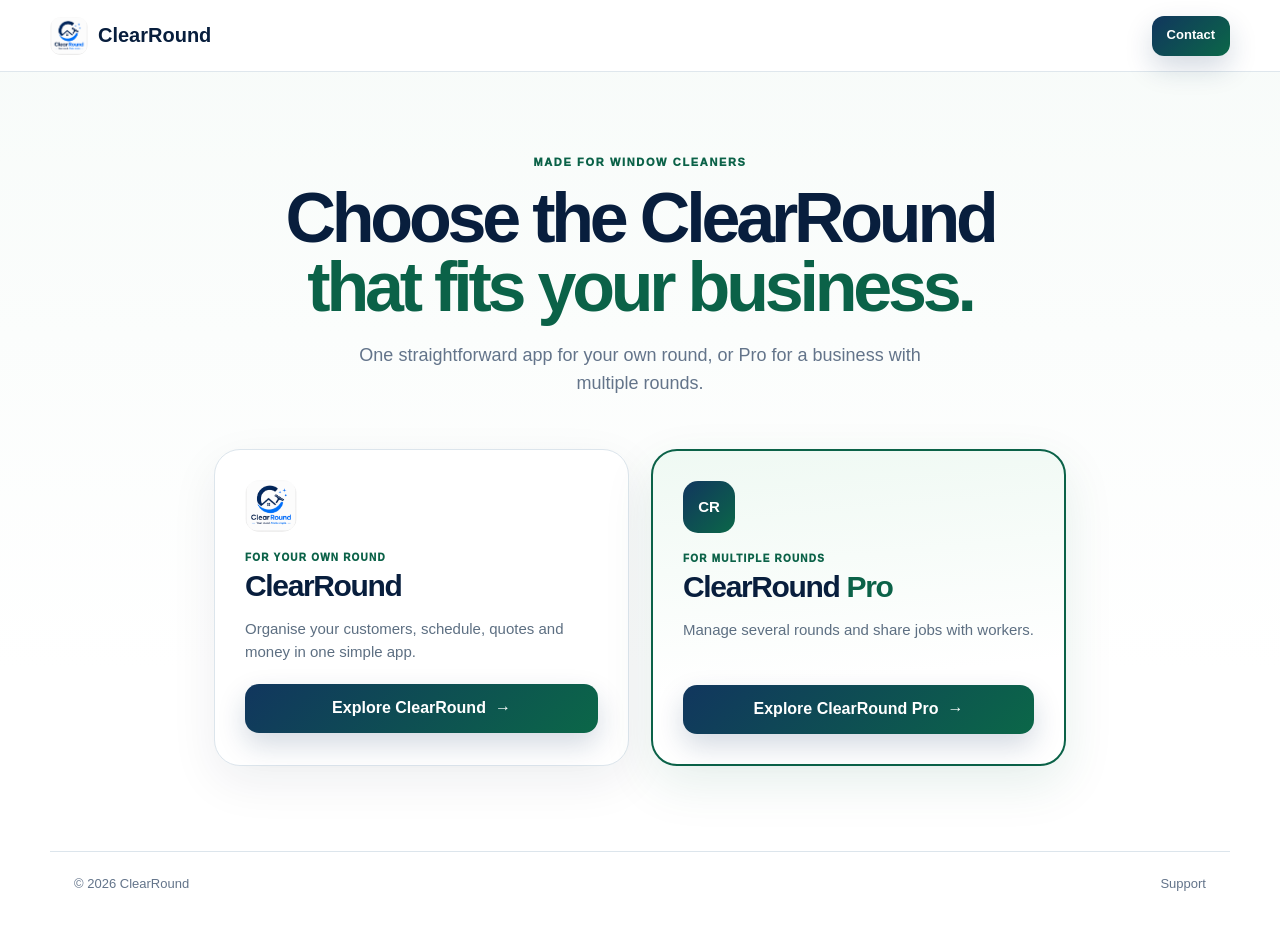
==== commit 3c63db7a: "Separate ClearRound and Pro product pages" ====
--- a/index.html
+++ b/index.html
@@ -3,166 +3,37 @@
 <head>
   <meta charset="utf-8" />
   <meta name="viewport" content="width=device-width, initial-scale=1" />
-  <meta name="description" content="Choose ClearRound for a simple window-cleaning round, or ClearRound Pro for multiple rounds and easy worker sheets at one straightforward monthly price." />
+  <meta name="description" content="Choose ClearRound for managing your own window-cleaning round, or ClearRound Pro for multiple rounds and workers." />
   <meta name="theme-color" content="#0b284d" />
-  <title>ClearRound — Simple rounds. Clear choices.</title>
+  <title>ClearRound — Choose the right app for your round</title>
   <link rel="stylesheet" href="styles.css" />
 </head>
-<body>
-  <header class="nav">
-    <a class="brand" href="#top" aria-label="ClearRound home"><img src="clearround-logo.png" alt="" /><span>ClearRound</span></a>
-    <nav aria-label="Main navigation">
-      <a href="#products">Products</a>
-      <a href="#clearround">ClearRound</a>
-      <a href="#pro">ClearRound Pro</a>
-      <a href="#worker-sheet">Worker sheet</a>
-      <a href="#pricing">Pricing</a>
-    </nav>
-    <a class="button small" href="#products">Choose your app</a>
-  </header>
-
+<body class="choice-page">
+  <header class="nav"><a class="brand" href="index.html" aria-label="ClearRound home"><img src="clearround-logo.png" alt="" /><span>ClearRound</span></a><a class="button small" href="mailto:mail@clearroundapp.com">Contact</a></header>
   <main id="top">
-    <section class="hero">
-      <div class="hero-copy">
-        <div class="eyebrow">MADE FOR WINDOW CLEANERS</div>
-        <h1>Simple rounds.<br><span>Clear choices.</span></h1>
-        <p class="lead">Whether you work one round on your own or manage several rounds with workers, there’s a ClearRound for the way you work.</p>
-        <div class="hero-actions"><a class="button" href="#products">Find your ClearRound</a><a class="button ghost" href="#worker-sheet">See the worker sheet</a></div>
-        <p class="micro">Straightforward tools for the day-to-day work of running a window-cleaning business.</p>
-      </div>
-      <div class="hero-visual" aria-label="ClearRound app screenshots">
-        <div class="device-shadow"></div>
-        <img class="hero-shot" src="assets/pro-rounds.jpg" alt="ClearRound Pro round selector showing several active rounds" />
-        <div class="floating-card float-one"><strong>One round</strong><span>or several</span></div>
-        <div class="floating-card float-two"><strong>£8 / month</strong><span>ClearRound Pro</span></div>
-      </div>
+    <section class="choice-hero">
+      <div class="eyebrow">MADE FOR WINDOW CLEANERS</div>
+      <h1>Choose the ClearRound<br><span>that fits your business.</span></h1>
+      <p>One straightforward app for your own round, or Pro for a business with multiple rounds.</p>
     </section>
-
-    <section class="product-picker section" id="products">
-      <div class="section-heading centered">
-        <div class="eyebrow">TWO WAYS TO WORK</div>
-        <h2>Which ClearRound fits you?</h2>
-        <p>Start with the one that matches your business today. Keep your customer and job admin clear and easy to follow.</p>
-      </div>
-      <div class="product-cards">
-        <article class="product-card basic">
-          <div class="product-label">FOR THE INDEPENDENT CLEANER</div>
-          <div class="product-title"><img src="clearround-logo.png" alt="" /><h3>ClearRound</h3></div>
-          <p class="product-intro">Your customers, schedule, payments and reports together in one straightforward app.</p>
-          <ul class="check-list"><li>Built around running your own round</li><li>Customers, jobs and due schedule</li><li>Record income, expenses and money owed</li><li>Quote calculator, reports and CSV tools</li></ul>
-          <div class="product-price"><strong>Free</strong><span>up to 24 active customers</span></div>
-          <p class="price-note">Need more? Unlimited customers are £29.99 per year.</p>
-          <a class="button ghost full" href="#clearround">Explore ClearRound <span aria-hidden="true">→</span></a>
-        </article>
-        <article class="product-card pro-card">
-          <div class="product-label">FOR GROWING BUSINESSES</div>
-          <div class="product-title pro-title"><div class="pro-mark">CR</div><h3>ClearRound <span>Pro</span></h3></div>
-          <p class="product-intro">Keep multiple rounds organised and send workers a clear sheet of the jobs they need to do.</p>
-          <ul class="check-list"><li>Manage multiple rounds in one place</li><li>See each round’s schedule and customers</li><li>Create and share a worker sheet</li><li>One simple monthly price, with no tiers</li></ul>
-          <div class="product-price"><strong>£8</strong><span>per month</span></div>
-          <p class="price-note">One clear price, and we intend to keep it that way.</p>
-          <a class="button full" href="#pro">Explore ClearRound Pro <span aria-hidden="true">→</span></a>
-        </article>
-      </div>
-    </section>
-
-    <section class="section basic-section" id="clearround">
-      <div class="section-heading">
-        <div class="eyebrow">CLEARROUND</div>
-        <h2>Everything you need for your own round.</h2>
-        <p>ClearRound is designed to make the regular routine easier: know who is due, what the job costs, and what still needs to be paid.</p>
-      </div>
-      <div class="basic-grid">
-        <div class="basic-copy">
-          <div class="feature-row"><span class="feature-icon">01</span><div><h3>Keep customer details handy</h3><p>Save addresses, contact details, notes and recurring or one-off jobs together.</p></div></div>
-          <div class="feature-row"><span class="feature-icon">02</span><div><h3>Work from your schedule</h3><p>See what’s due and move through jobs, recording when work is completed, postponed or paid.</p></div></div>
-          <div class="feature-row"><span class="feature-icon">03</span><div><h3>Know where the money stands</h3><p>Track income and expenses, check money owed, and review reports for the dates that matter to you.</p></div></div>
-          <div class="feature-row"><span class="feature-icon">04</span><div><h3>Keep your data useful</h3><p>Use CSV import and export, iCloud backup, maps and customer messages when you need them.</p></div></div>
-          <a class="text-link" href="#pricing">See ClearRound pricing <span aria-hidden="true">→</span></a>
-        </div>
-      </div>
-      <div class="basic-gallery" aria-label="ClearRound app screens">
-        <figure><img src="assets/pro-schedule.jpg" alt="Schedule showing due jobs and customer visit reminders" loading="lazy" /><figcaption><strong>Schedule</strong><span>See what’s coming up.</span></figcaption></figure>
-        <figure><img src="assets/money-owed.jpg" alt="Money Owed screen listing customers and unpaid balances" loading="lazy" /><figcaption><strong>Money owed</strong><span>Know what is still outstanding.</span></figcaption></figure>
-        <figure><img src="assets/expenses.jpg" alt="Add Expense screen with expense categories and payment methods" loading="lazy" /><figcaption><strong>Expenses</strong><span>Keep business costs together.</span></figcaption></figure>
-      </div>
-    </section>
-
-    <section class="pro-band" id="pro">
-      <div class="section pro-intro">
-        <div class="pro-intro-copy">
-          <div class="eyebrow light">CLEARROUND PRO</div>
-          <h2>More rounds.<br><span>Still straightforward.</span></h2>
-          <p class="lead">As your business grows, Pro gives you room to organise more than one round and share the day’s work with a worker.</p>
-          <div class="price-highlight"><strong>£8</strong><span>a month</span><small>No package maze. No add-on tiers. Just one clear monthly price.</small></div>
-          <a class="button inverse" href="#pricing">See the simple pricing</a>
-        </div>
-        <figure class="pro-round-visual"><img src="assets/pro-rounds.jpg" alt="ClearRound Pro showing a list of active rounds" loading="lazy" /><figcaption>Keep rounds separate and easy to pick out.</figcaption></figure>
-      </div>
-    </section>
-
-    <section class="section rounds-section">
-      <div class="section-heading centered">
-        <div class="eyebrow">MULTIPLE ROUNDS, ONE PLACE</div>
-        <h2>Switch between rounds without losing the overview.</h2>
-        <p>Set up the rounds you run, give each a recognisable name and colour, and choose which one you’re working with. See its customers, annual value and schedule without mixing it up with another round.</p>
-      </div>
-      <div class="rounds-layout">
-        <figure class="rounds-image"><img src="assets/pro-rounds.jpg" alt="Round selector with All Rounds and separately named active rounds" loading="lazy" /><figcaption>See all rounds, or open one round’s customers.</figcaption></figure>
-        <figure class="rounds-image customers-image"><img src="assets/pro-customers.jpg" alt="Customer list filtered to Round 1 with customer prices and service frequencies" loading="lazy" /><figcaption>Keep customers and job frequencies grouped by round.</figcaption></figure>
-      </div>
-    </section>
-
-    <section class="section worker-section" id="worker-sheet">
-      <div class="section-heading centered">
-        <div class="eyebrow">THE PRO WORKER SHEET</div>
-        <h2>Share the jobs. Keep the details clear.</h2>
-        <p>Create a worker sheet from the jobs you want to hand over. Add useful instructions, choose what details the worker can see, and share a link that opens neatly on their phone.</p>
-      </div>
-      <div class="worker-steps">
-        <article><b>1</b><h3>Choose the jobs</h3><p>Select the customers and jobs for that worker’s sheet.</p></article>
-        <article><b>2</b><h3>Add the essentials</h3><p>Include worker notes, and choose whether to show prices or customer contact details.</p></article>
-        <article><b>3</b><h3>Share a link</h3><p>Set an expiry and send the sheet for the worker to open on a mobile browser.</p></article>
-        <article><b>4</b><h3>Get a simple update</h3><p>The worker can mark jobs done, report a skip or cancellation, or note when a job could not be completed.</p></article>
-      </div>
-      <div class="worker-gallery">
-        <figure class="worker-shot setup-shot"><img src="assets/worker-setup.jpg" alt="Worker sheet setup with a name, optional instructions, selected jobs, visibility controls and link expiry" loading="lazy" /><figcaption><strong>Prepare a sheet that suits the job.</strong><span>Choose the customers, add worker instructions and control which details appear.</span></figcaption></figure>
-        <figure class="worker-shot mobile-shot"><img src="assets/worker-mobile.jpg" alt="Worker view on a phone with job details, instructions, due date and job outcome buttons" loading="lazy" /><figcaption><strong>Easy to use while out working.</strong><span>The worker sees the relevant job details and can send a clear status back.</span></figcaption></figure>
-      </div>
-      <div class="worker-note"><span class="note-icon">✓</span><p><strong>A practical handover, without a complicated team system.</strong><br>Workers can use the shared mobile sheet to see the work assigned to them and report job outcomes. Your rounds and customer list stay managed in ClearRound Pro.</p></div>
-    </section>
-
-    <section class="section pricing-section" id="pricing">
-      <div class="section-heading centered">
-        <div class="eyebrow">STRAIGHTFORWARD PRICING</div>
-        <h2>No tiers to decode.</h2>
-        <p>Choose the ClearRound that fits. ClearRound Pro has one simple subscription price.</p>
-      </div>
-      <div class="pricing-cards">
-        <article class="pricing-card"><div class="plan-kicker">ONE ROUND</div><h3>ClearRound</h3><div class="price">£0</div><p>Free for up to 24 active customers.</p><div class="price-divider"></div><p class="upgrade-copy">When you need more customer space, upgrade to unlimited customers for <strong>£29.99 per year.</strong></p><a class="text-link" href="#clearround">Explore ClearRound <span aria-hidden="true">→</span></a></article>
-        <article class="pricing-card pro-pricing"><div class="plan-kicker">MULTIPLE ROUNDS + WORKER SHEETS</div><h3>ClearRound Pro</h3><div class="price">£8 <small>/ month</small></div><p>One simple price for Pro.</p><div class="price-divider"></div><p class="upgrade-copy">Multiple rounds and worker sheets at a clear monthly price. No confusing tiers or surprise add-ons. <strong>We’ll keep it at £8 a month.</strong></p><a class="button full" href="mailto:mail@clearroundapp.com?subject=ClearRound%20Pro">Ask about ClearRound Pro <span aria-hidden="true">→</span></a></article>
-      </div>
-      <p class="fine-print">ClearRound Pro is a separate product from the ClearRound customer-limit subscription. Contact us for availability and setup information.</p>
-    </section>
-
-    <section class="section faq" id="faq">
-      <div class="section-heading centered"><div class="eyebrow">FAQ</div><h2>Quick answers.</h2></div>
-      <details><summary>Which app should I choose?</summary><p>Choose ClearRound if you run your own round and want simple customer, schedule and money tracking. Choose ClearRound Pro if you manage multiple rounds and want to share jobs with workers through worker sheets.</p></details>
-      <details><summary>Can ClearRound Pro handle more than one round?</summary><p>Yes. ClearRound Pro supports multiple rounds, so you can organise customers and due jobs by round and switch between them as needed.</p></details>
-      <details><summary>What is a worker sheet?</summary><p>It is a shareable mobile page for jobs you assign to a worker. You choose which jobs to include, can add instructions, control whether prices or customer contact details are shown, and set when the link expires. Workers can report a job as done or tell you when they need to skip, cancel or could not complete it.</p></details>
-      <details><summary>Does a worker need to install an app?</summary><p>The worker sheet opens from a link in a mobile browser, so the worker can view the assigned jobs without installing ClearRound Pro.</p></details>
-      <details><summary>Is ClearRound Pro really £8 a month?</summary><p>Yes. ClearRound Pro has one straightforward price: £8 per month. No tiers and no surprise add-ons. We intend to keep the price at £8 a month.</p></details>
-      <details><summary>Does ClearRound work on iPhone and iPad?</summary><p>ClearRound is designed for iPhone and iPad. Use the phone for day-to-day work and a larger screen when you want more room for admin.</p></details>
-    </section>
-
-    <section class="cta">
-      <img src="clearround-logo.png" alt="" />
-      <div><div class="eyebrow light">YOUR ROUND. YOUR WAY.</div><h2>Keep the work moving.</h2><p>Choose ClearRound for one round or ClearRound Pro for multiple rounds and worker sheets.</p></div>
-      <a class="button inverse" href="#products">Compare the apps <span aria-hidden="true">→</span></a>
+    <section class="choice-grid" aria-label="Choose a ClearRound product">
+      <article class="choice-card">
+        <div class="choice-icon"><img src="clearround-logo.png" alt="" /></div>
+        <div class="product-label">FOR YOUR OWN ROUND</div>
+        <h2>ClearRound</h2>
+        <p>Organise your customers, schedule, quotes and money in one simple app.</p>
+        <a class="button full" href="clearround.html">Explore ClearRound <span aria-hidden="true">→</span></a>
+      </article>
+      <article class="choice-card choice-pro">
+        <div class="choice-icon pro-mark">CR</div>
+        <div class="product-label">FOR MULTIPLE ROUNDS</div>
+        <h2>ClearRound <span>Pro</span></h2>
+        <p>Manage several rounds and share jobs with workers.</p>
+        <a class="button full" href="pro.html">Explore ClearRound Pro <span aria-hidden="true">→</span></a>
+      </article>
     </section>
   </main>
-
-  <footer><div><strong>ClearRound</strong> <span>© <span id="year"></span></span></div><div><a href="mailto:mail@clearroundapp.com">Support</a><a href="privacy.html">Privacy Policy</a><a href="terms.html">Terms &amp; Conditions</a></div></footer>
+  <footer class="choice-footer"><span>© <span id="year"></span> ClearRound</span><a href="mailto:mail@clearroundapp.com">Support</a></footer>
   <script>document.getElementById('year').textContent = new Date().getFullYear();</script>
 </body>
 </html>
--- a/styles.css
+++ b/styles.css
@@ -7,3 +7,8 @@
 .basic-grid{display:block}.basic-gallery{display:grid;grid-template-columns:repeat(3,minmax(0,1fr));gap:18px;margin-top:36px}.basic-gallery figure{margin:0;padding:14px;border:1px solid var(--line);border-radius:22px;background:#f6f8fb;box-shadow:0 12px 35px rgba(8,30,61,.055)}.basic-gallery img{width:100%;height:430px;object-fit:contain;border-radius:15px;background:white}.basic-gallery figcaption{display:flex;flex-direction:column;padding:12px 5px 2px;gap:2px}.basic-gallery figcaption span{font-size:13px;color:var(--muted)}
 @media(max-width:760px){.basic-gallery{grid-template-columns:1fr 1fr}.basic-gallery figure:last-child{grid-column:1/-1}.basic-gallery figure:last-child img{height:360px}}
 @media(max-width:560px){.basic-gallery{grid-template-columns:1fr}.basic-gallery figure:last-child{grid-column:auto}.basic-gallery img{height:470px}.basic-gallery figure:last-child img{height:400px}}
+/* Product chooser and distinct product detail pages */
+.choice-page{min-height:100vh;background:linear-gradient(180deg,#f7fbf9 0,#fff 72%)}.choice-page .nav{position:relative;max-width:none}.choice-hero{max-width:900px;margin:0 auto;text-align:center;padding:82px 24px 36px}.choice-hero h1{font-size:clamp(42px,6vw,70px);margin:0 0 18px}.choice-hero h1 span{color:var(--green)}.choice-hero p{font-size:18px;color:var(--muted);margin:0 auto;max-width:620px}.choice-grid{max-width:900px;margin:16px auto 85px;padding:0 24px;display:grid;grid-template-columns:1fr 1fr;gap:22px}.choice-card{border:1px solid var(--line);background:#fff;border-radius:26px;padding:30px;box-shadow:0 16px 48px rgba(8,30,61,.07)}.choice-card.choice-pro{border:2px solid var(--green);background:linear-gradient(175deg,#eff9f3,#fff 70%);box-shadow:0 18px 50px rgba(11,98,72,.1)}.choice-icon{width:52px;height:52px;border-radius:15px;margin-bottom:18px}.choice-icon img{width:100%;height:100%;object-fit:cover;border-radius:15px}.choice-icon.pro-mark{display:grid;place-items:center;background:linear-gradient(135deg,#11365e,#0b6748);color:#fff;font-weight:900;font-size:15px}.choice-card .product-label{margin-bottom:4px}.choice-card h2{font-size:30px;margin:3px 0 10px}.choice-card h2 span{color:var(--green)}.choice-card p{min-height:52px;color:#5d6f82;font-size:15px}.choice-footer{max-width:1180px;margin:0 auto;padding:22px 24px 35px;border-top:1px solid var(--line);display:flex;justify-content:space-between;color:var(--muted);font-size:13px}.detail-hero{max-width:1180px;margin:0 auto;padding:64px 24px 60px;display:grid;grid-template-columns:1.05fr .95fr;align-items:center;gap:50px}.detail-copy h1{font-size:clamp(48px,6vw,76px);margin:0 0 22px}.detail-copy .lead{font-size:19px}.detail-price{display:flex;align-items:baseline;gap:10px;margin-top:24px}.detail-price strong{font-size:38px;letter-spacing:-.045em}.detail-price span{font-size:14px;color:var(--muted);font-weight:750}.detail-hero-image{position:relative;display:flex;justify-content:center;align-items:center;min-height:475px}.detail-hero-image img{width:min(270px,72vw);max-height:580px;object-fit:contain;border-radius:35px;box-shadow:var(--shadow);transform:rotate(1deg)}.detail-float{left:0;bottom:48px}.feature-cards{display:grid;grid-template-columns:repeat(3,1fr);gap:15px}.feature-cards article{padding:23px;border:1px solid var(--line);border-radius:20px;background:#fff;box-shadow:0 10px 34px rgba(8,30,61,.04)}.feature-cards h3{font-size:17px;margin:13px 0 6px}.feature-cards p{margin:0;color:var(--muted);font-size:14px}.feature-cards .feature-icon{width:38px;height:38px;border-radius:11px}.feature-cards .pro-feature{background:#f4faf6;border-color:#cce6d6}.feature-list{list-style:none;padding:0;margin:18px 0 0}.feature-list li{padding:7px 0;color:#52677c;font-size:14px}.feature-list li:before{content:"✓";color:var(--green);font-weight:900;margin-right:10px}.single-price{max-width:620px}.single-price .pricing-card{width:100%}.product-footer{max-width:1180px;margin:0 auto;padding:26px 24px 45px;border-top:1px solid var(--line);display:flex;justify-content:space-between;gap:20px;color:var(--muted);font-size:13px}.product-footer>div:first-child{display:flex;gap:15px}.footer-links{display:flex;gap:16px;flex-wrap:wrap}.footer-links a{font-weight:700}.footer-links a:hover{color:var(--green)}
+@media(max-width:900px){.feature-cards{grid-template-columns:repeat(2,1fr)}.detail-hero{gap:30px}.detail-float{left:-8px}}
+@media(max-width:760px){.choice-hero{padding-top:62px}.choice-grid{margin-bottom:60px}.detail-hero{grid-template-columns:1fr;text-align:center;padding-top:50px;gap:12px}.detail-copy .lead{margin-left:auto;margin-right:auto}.detail-copy .hero-actions{justify-content:center}.detail-price{justify-content:center}.detail-hero-image{min-height:400px}.detail-hero-image img{width:245px}.detail-float{left:calc(50% - 185px);bottom:40px}.feature-cards{grid-template-columns:1fr 1fr}.product-footer{flex-direction:column}.footer-links{gap:12px}}
+@media(max-width:560px){.choice-hero{padding:52px 19px 25px}.choice-hero h1{font-size:43px}.choice-hero p{font-size:16px}.choice-grid{grid-template-columns:1fr;padding:0 18px;gap:15px}.choice-card{padding:24px}.choice-card p{min-height:0}.detail-hero{padding:43px 18px 38px}.detail-copy h1{font-size:48px}.detail-hero-image{min-height:360px}.detail-hero-image img{width:220px;border-radius:30px}.detail-float{left:0}.feature-cards{grid-template-columns:1fr}.product-footer{margin:0 18px;padding-left:0;padding-right:0}.footer-links{flex-direction:column}.choice-footer{padding-left:18px;padding-right:18px}}
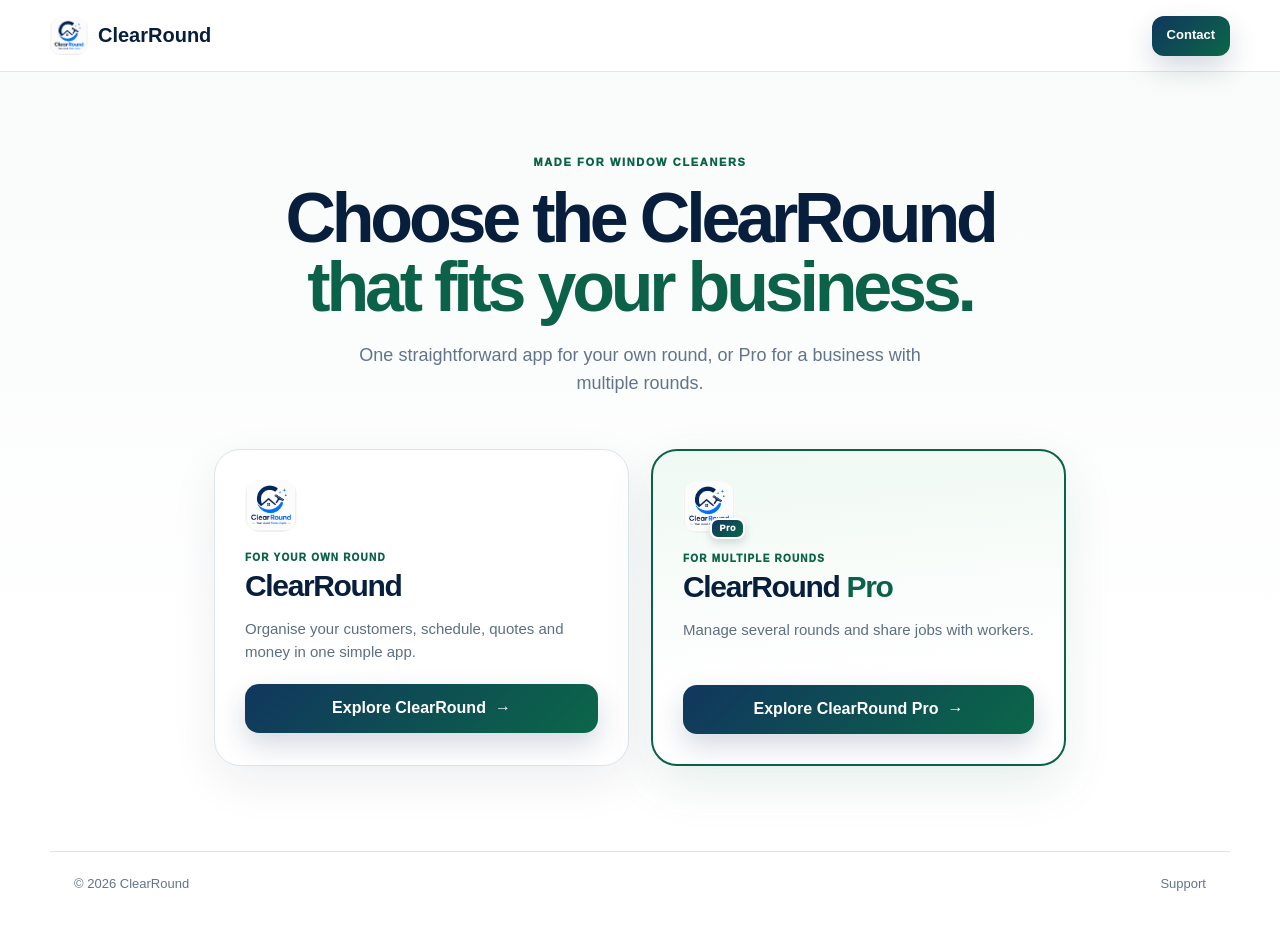
==== commit 2b87eb3a: "Use ClearRound logo for Pro branding" ====
--- a/index.html
+++ b/index.html
@@ -25,7 +25,7 @@
         <a class="button full" href="clearround.html">Explore ClearRound <span aria-hidden="true">→</span></a>
       </article>
       <article class="choice-card choice-pro">
-        <div class="choice-icon pro-mark">CR</div>
+        <div class="choice-icon pro-mark"><img src="clearround-logo.png" alt="" /><span class="pro-badge">Pro</span></div>
         <div class="product-label">FOR MULTIPLE ROUNDS</div>
         <h2>ClearRound <span>Pro</span></h2>
         <p>Manage several rounds and share jobs with workers.</p>
--- a/styles.css
+++ b/styles.css
@@ -12,3 +12,8 @@
 @media(max-width:900px){.feature-cards{grid-template-columns:repeat(2,1fr)}.detail-hero{gap:30px}.detail-float{left:-8px}}
 @media(max-width:760px){.choice-hero{padding-top:62px}.choice-grid{margin-bottom:60px}.detail-hero{grid-template-columns:1fr;text-align:center;padding-top:50px;gap:12px}.detail-copy .lead{margin-left:auto;margin-right:auto}.detail-copy .hero-actions{justify-content:center}.detail-price{justify-content:center}.detail-hero-image{min-height:400px}.detail-hero-image img{width:245px}.detail-float{left:calc(50% - 185px);bottom:40px}.feature-cards{grid-template-columns:1fr 1fr}.product-footer{flex-direction:column}.footer-links{gap:12px}}
 @media(max-width:560px){.choice-hero{padding:52px 19px 25px}.choice-hero h1{font-size:43px}.choice-hero p{font-size:16px}.choice-grid{grid-template-columns:1fr;padding:0 18px;gap:15px}.choice-card{padding:24px}.choice-card p{min-height:0}.detail-hero{padding:43px 18px 38px}.detail-copy h1{font-size:48px}.detail-hero-image{min-height:360px}.detail-hero-image img{width:220px;border-radius:30px}.detail-float{left:0}.feature-cards{grid-template-columns:1fr}.product-footer{margin:0 18px;padding-left:0;padding-right:0}.footer-links{flex-direction:column}.choice-footer{padding-left:18px;padding-right:18px}}
+.comparison-section{padding-top:76px}.comparison-scroll{overflow-x:auto;border:1px solid var(--line);border-radius:18px;box-shadow:0 12px 34px rgba(8,30,61,.06);background:white;overscroll-behavior-x:contain}.comparison-table{width:100%;min-width:900px;border-collapse:separate;border-spacing:0;text-align:left;font-size:13px;line-height:1.45}.comparison-table caption{position:absolute;width:1px;height:1px;padding:0;margin:-1px;overflow:hidden;clip:rect(0,0,0,0);white-space:nowrap;border:0}.comparison-table th,.comparison-table td{padding:16px 14px;border-bottom:1px solid #e8edf1;vertical-align:top}.comparison-table thead th{background:#f5f8fa;color:#53677a;font-size:12px;font-weight:850;letter-spacing:.02em}.comparison-table thead th:first-child{width:190px}.comparison-table tbody th{font-size:13px;color:#253d54;font-weight:850;width:190px}.comparison-table td{color:#53677a}.comparison-table tr:last-child th,.comparison-table tr:last-child td{border-bottom:0}.comparison-table .highlight-col{background:#f0f8f3;color:#294c3c}.comparison-table td strong,.comparison-table td span{display:block}.comparison-table td strong{color:#0c684a;font-size:13px;margin-bottom:4px}.comparison-table td span{font-size:12px;color:#617968}.comparison-note{max-width:1000px;margin:14px auto 0;color:#7a8796;font-size:11px}.comparison-note a{color:var(--green);text-decoration:underline;text-underline-offset:2px}.comparison-cta{display:flex;justify-content:center;align-items:center;gap:13px;flex-wrap:wrap;margin-top:17px;padding:17px 20px;border-radius:16px;background:#f5f8fa;color:#53677a;font-size:14px}.comparison-cta .text-link{margin:0}
+@media(max-width:760px){.comparison-section{padding-top:62px}.comparison-scroll{border-radius:14px}.comparison-table th,.comparison-table td{padding:13px 11px}}
+
+/* Keep Pro recognisably ClearRound: reuse its logo and add a small Pro badge. */
+.choice-icon.pro-mark{position:relative;display:block;background:transparent;color:inherit;font-size:inherit;overflow:visible}.pro-badge{display:inline-flex;align-items:center;justify-content:center;padding:4px 7px;border:2px solid #fff;border-radius:8px;background:linear-gradient(135deg,#11365e,#0b6748);color:#fff;font-size:9px;line-height:1;font-weight:950;letter-spacing:.06em;box-shadow:0 4px 10px rgba(8,30,61,.16)}.choice-icon .pro-badge{position:absolute;right:-10px;bottom:-6px}.pro-brand .pro-badge{margin-left:-5px;border:0;padding:4px 6px;font-size:8px;letter-spacing:.04em}
